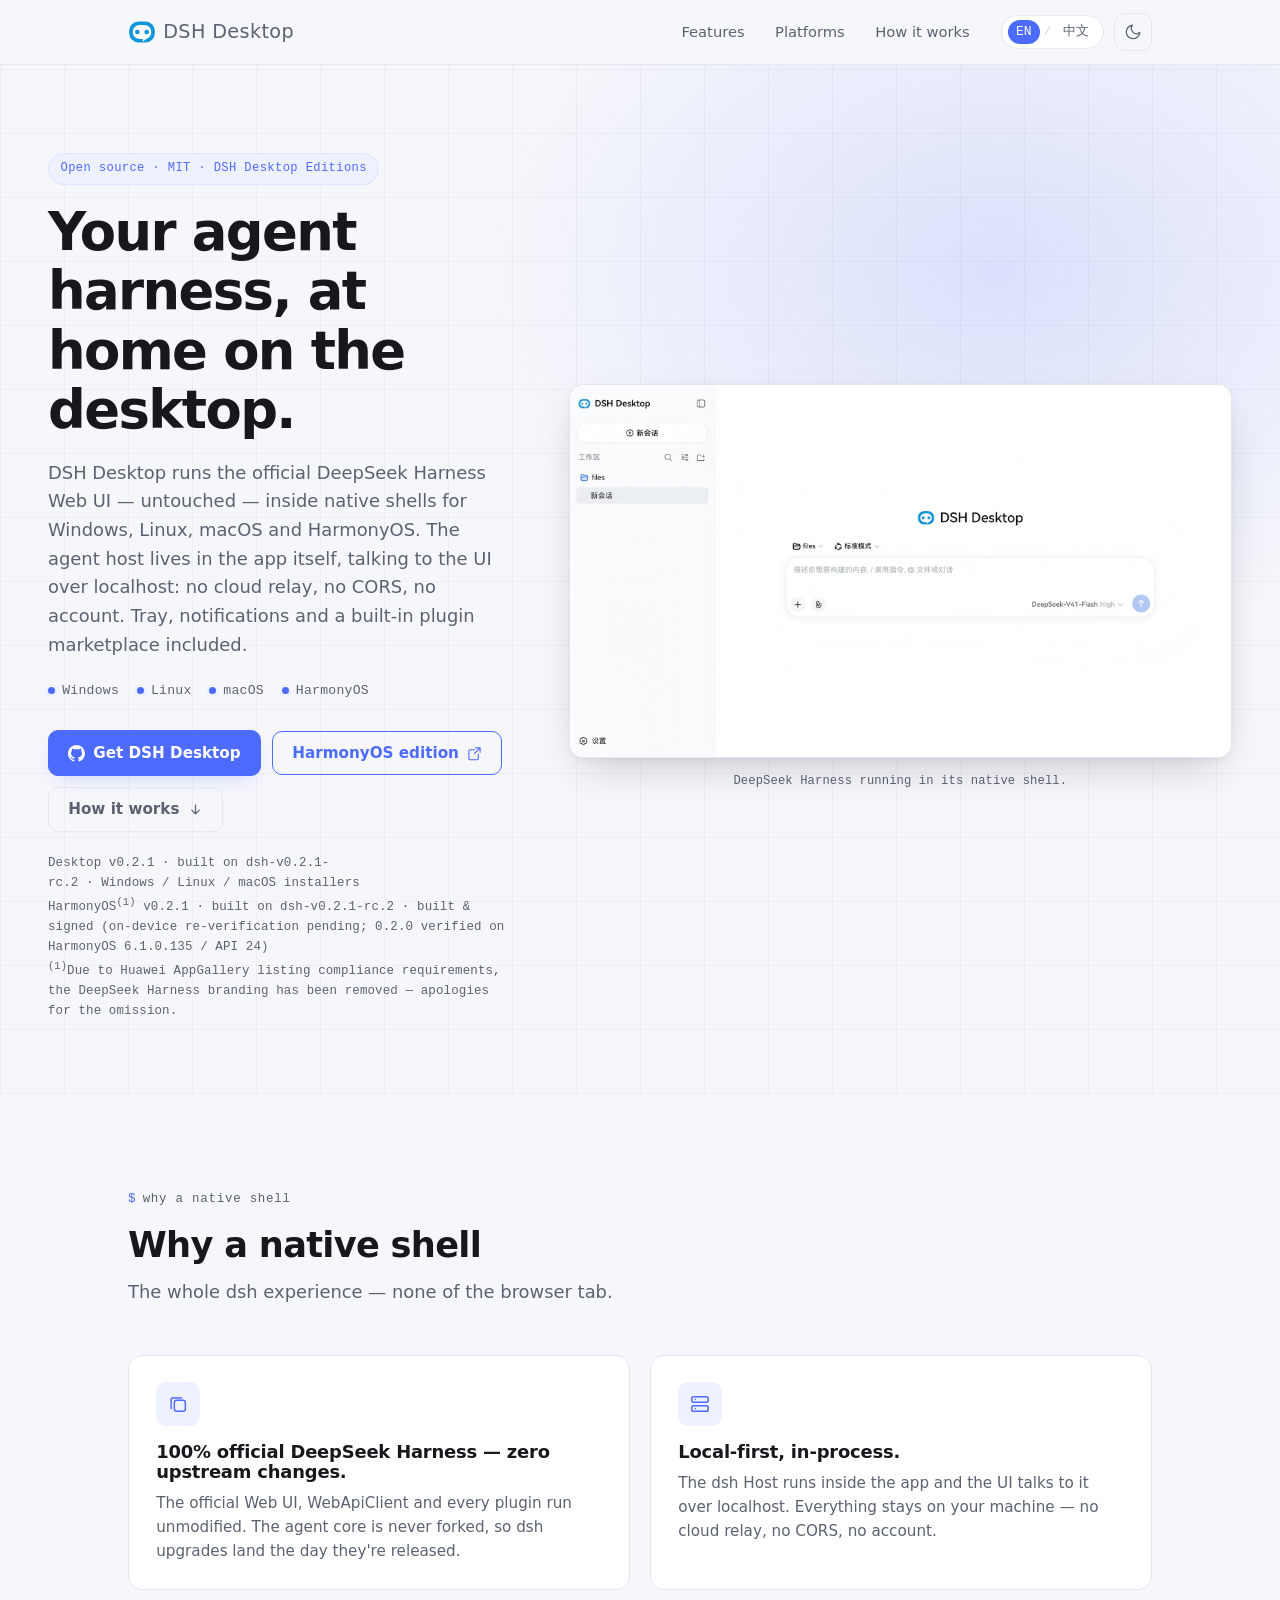
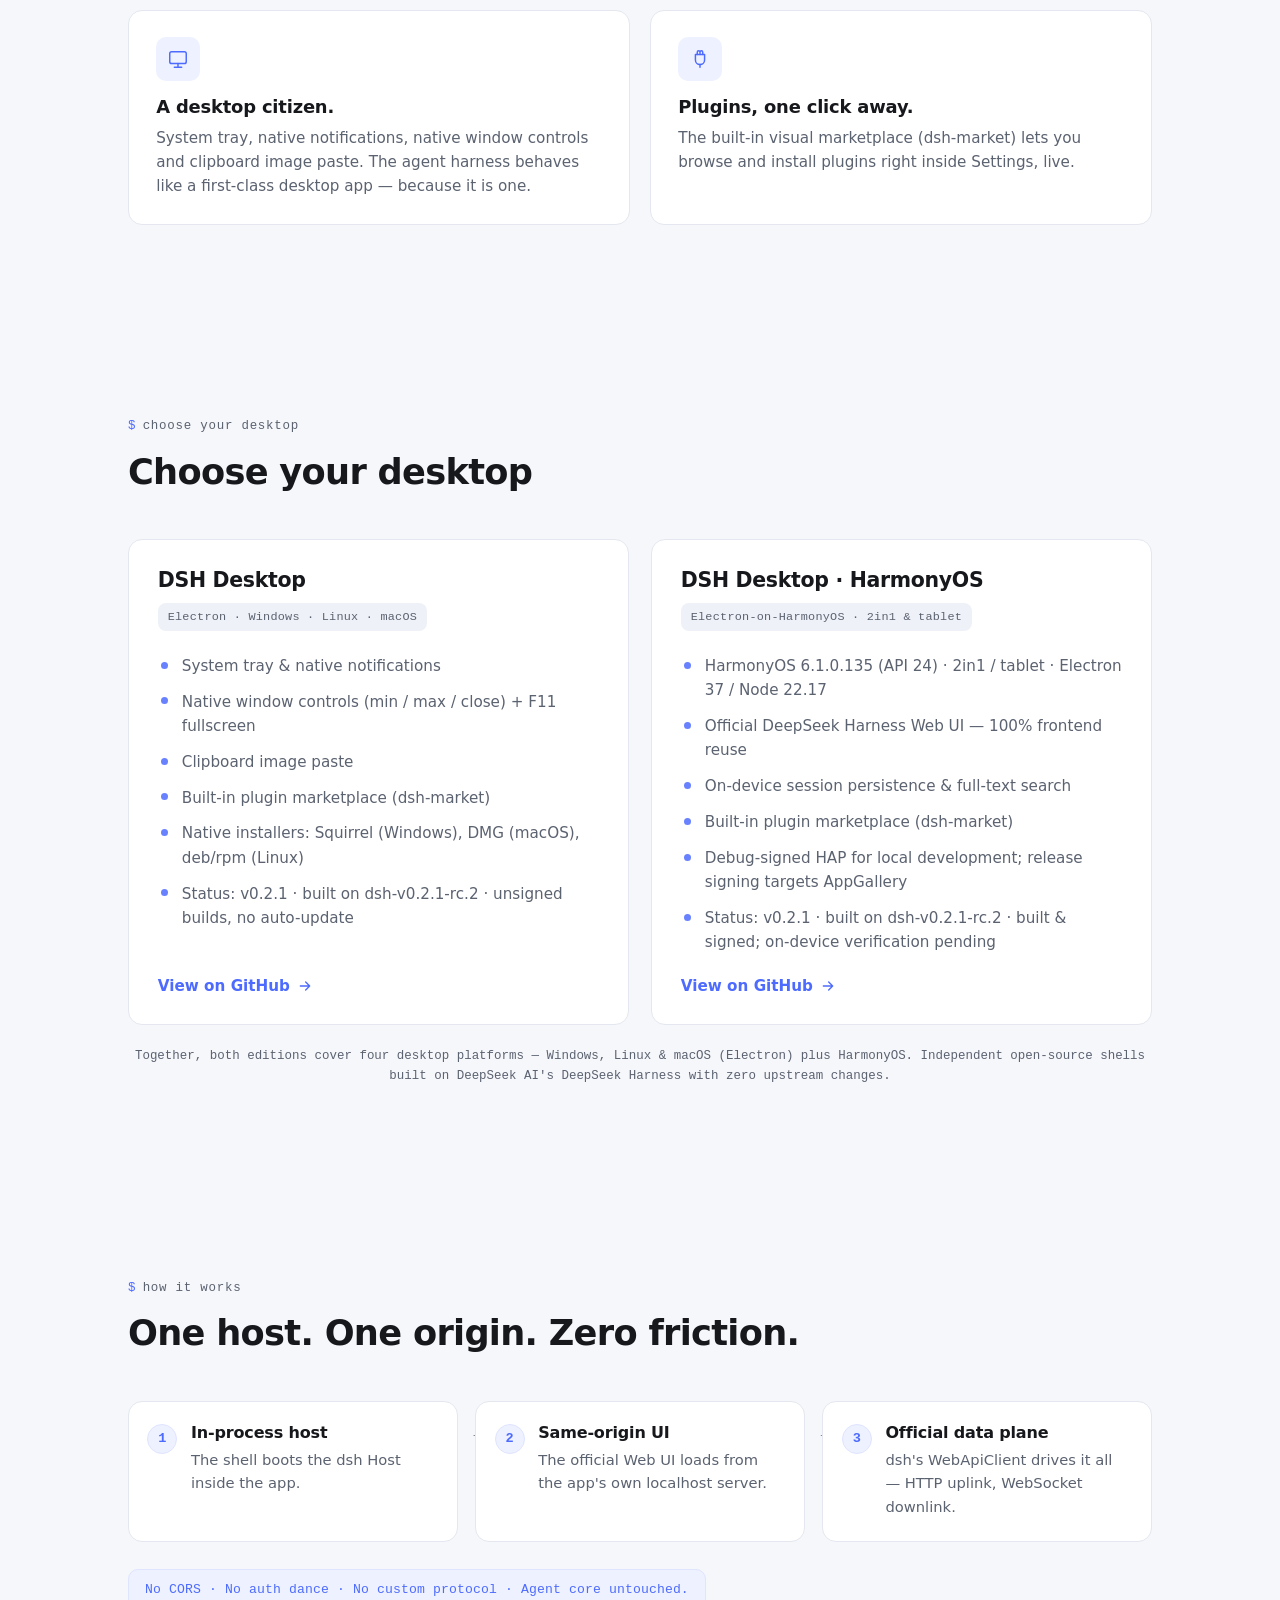
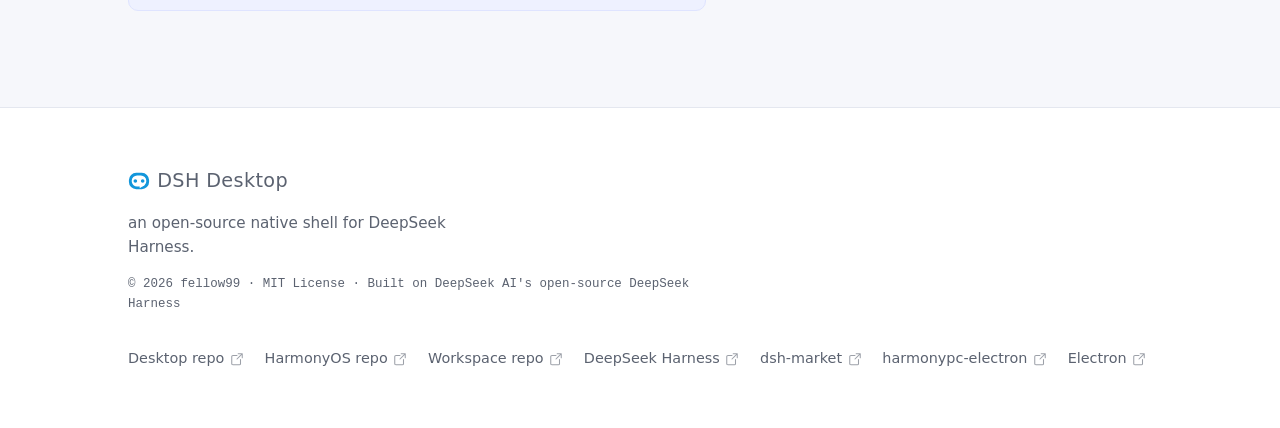
==== index.html @ bf83d3e3 "docs: correct HarmonyOS verification claim for 0.2.1 0.2.1 的鸿蒙真机复验尚未执行（当前仅验证构建与签名），首页与 README 不应沿用 0" ====
<!DOCTYPE html>
<html lang="en" data-theme="light">
<head>
  <meta charset="UTF-8" />
  <meta name="viewport" content="width=device-width, initial-scale=1.0" />
  <title>DSH Desktop — Native shell for dsh on Windows, Linux, macOS &amp; HarmonyOS</title>
  <meta name="description" content="Open-source native desktop shells for DeepSeek Harness (dsh): the official agent-harness Web UI on your desktop — Windows, Linux, macOS and HarmonyOS. Local-first, zero upstream changes." />
  <meta name="theme-color" media="(prefers-color-scheme: light)" content="#f6f7fb" />
  <meta name="theme-color" media="(prefers-color-scheme: dark)" content="#0a0c11" />
  <link rel="canonical" href="https://fellow99.github.io/dsh-desktop-website/index.html" />
  <link rel="alternate" hreflang="en" href="https://fellow99.github.io/dsh-desktop-website/index.html" />
  <link rel="alternate" hreflang="zh-Hans" href="https://fellow99.github.io/dsh-desktop-website/index_zh.html" />
  <link rel="alternate" hreflang="x-default" href="https://fellow99.github.io/dsh-desktop-website/index.html" />
  <meta property="og:type" content="website" />
  <meta property="og:site_name" content="DSH Desktop" />
  <meta property="og:title" content="DSH Desktop — Native shell for dsh on Windows, Linux, macOS &amp; HarmonyOS" />
  <meta property="og:description" content="Open-source native desktop shells for DeepSeek Harness (dsh): the official agent-harness Web UI on your desktop — Windows, Linux, macOS and HarmonyOS. Local-first, zero upstream changes." />
  <meta property="og:url" content="https://fellow99.github.io/dsh-desktop-website/index.html" />
  <meta property="og:image" content="https://fellow99.github.io/dsh-desktop-website/images/light.png" />
  <meta property="og:image:width" content="1920" />
  <meta property="og:image:height" content="1080" />
  <meta property="og:image:alt" content="The official DeepSeek Harness Web UI running inside DSH Desktop" />
  <meta property="og:locale" content="en_US" />
  <meta property="og:locale:alternate" content="zh_CN" />
  <meta name="twitter:card" content="summary_large_image" />
  <script>
    /* Apply the persisted theme before first paint to avoid a flash of the wrong theme. */
    (function () {
      try {
        var t = localStorage.getItem('dsh-theme');
        if (!t) {
          t = window.matchMedia('(prefers-color-scheme: dark)').matches ? 'dark' : 'light';
        }
        document.documentElement.setAttribute('data-theme', t);
      } catch (e) {
        /* localStorage unavailable (e.g. file:// with strict settings): keep default */
      }
    })();
  </script>
  <link rel="stylesheet" href="style.css" />
  <link rel="icon" type="image/svg+xml" href="images/logo.svg" />
</head>
<body>
  <a class="skip-link" href="#main">Skip to content</a>

  <header class="site-header">
    <nav class="nav container" aria-label="Primary">
      <a class="brand" href="#top"><img src="images/logo.svg" alt="DeepSeek Harness" class="brand-logo" /><span class="brand-suffix">DSH Desktop</span></a>
      <div class="nav-links">
        <a href="#features">Features</a>
        <a href="#platforms">Platforms</a>
        <a href="#how">How it works</a>
      </div>
      <div class="nav-actions">
        <div class="lang-switch" role="group" aria-label="Language">
          <a class="lang is-active" href="index.html" hreflang="en" aria-current="page">EN</a>
          <span class="lang-sep" aria-hidden="true">/</span>
          <a class="lang" href="index_zh.html" hreflang="zh-CN">中文</a>
        </div>
        <button
          id="theme-toggle"
          class="icon-btn"
          type="button"
          aria-label="Toggle dark mode"
          data-label-dark="Toggle dark mode"
          data-label-light="Toggle light mode">
          <svg class="i-sun" viewBox="0 0 24 24" width="18" height="18" fill="none" stroke="currentColor" stroke-width="1.7" stroke-linecap="round" stroke-linejoin="round" aria-hidden="true">
            <circle cx="12" cy="12" r="4"></circle>
            <path d="M12 2v2M12 20v2M4.93 4.93l1.41 1.41M17.66 17.66l1.41 1.41M2 12h2M20 12h2M4.93 19.07l1.41-1.41M17.66 6.34l1.41-1.41"></path>
          </svg>
          <svg class="i-moon" viewBox="0 0 24 24" width="18" height="18" fill="none" stroke="currentColor" stroke-width="1.7" stroke-linecap="round" stroke-linejoin="round" aria-hidden="true">
            <path d="M21 12.79A9 9 0 1 1 11.21 3 7 7 0 0 0 21 12.79z"></path>
          </svg>
        </button>
      </div>
    </nav>
  </header>

  <main id="main">
    <!-- ============================== HERO ============================== -->
    <section id="top" class="hero">
      <div class="container hero-grid">
        <div class="hero-copy">
          <span class="eyebrow">Open source · MIT · DSH Desktop Editions</span>
          <h1>Your agent harness, at home on the desktop.</h1>
          <p class="lede">DSH Desktop runs the official DeepSeek Harness Web UI — untouched — inside native shells for Windows, Linux, macOS and HarmonyOS. The agent host lives in the app itself, talking to the UI over localhost: no cloud relay, no CORS, no account. Tray, notifications and a built-in plugin marketplace included.</p>
          <ul class="os-strip" aria-label="Supported desktop platforms">
            <li class="os-chip"><span class="os-dot" aria-hidden="true"></span>Windows</li>
            <li class="os-chip"><span class="os-dot" aria-hidden="true"></span>Linux</li>
            <li class="os-chip"><span class="os-dot" aria-hidden="true"></span>macOS</li>
            <li class="os-chip"><span class="os-dot" aria-hidden="true"></span>HarmonyOS</li>
          </ul>
          <div class="cta-row">
            <a class="btn btn-primary" href="https://github.com/fellow99/dsh-desktop/releases/latest" target="_blank" rel="noopener">
              <svg viewBox="0 0 24 24" width="17" height="17" fill="currentColor" aria-hidden="true"><path d="M12 0C5.37 0 0 5.37 0 12c0 5.31 3.44 9.81 8.21 11.4.6.11.82-.26.82-.58 0-.29-.01-1.04-.02-2.05-3.34.73-4.04-1.61-4.04-1.61-.55-1.39-1.34-1.76-1.34-1.76-1.09-.74.08-.73.08-.73 1.2.08 1.84 1.24 1.84 1.24 1.07 1.83 2.8 1.3 3.48 1 .11-.78.42-1.31.76-1.61-2.66-.3-5.47-1.33-5.47-5.93 0-1.31.47-2.38 1.24-3.22-.12-.3-.54-1.52.12-3.18 0 0 1.01-.32 3.3 1.23a11.5 11.5 0 0 1 6.01 0c2.29-1.55 3.3-1.23 3.3-1.23.66 1.66.24 2.88.12 3.18.77.84 1.24 1.91 1.24 3.22 0 4.61-2.81 5.63-5.48 5.92.43.37.81 1.1.81 2.22 0 1.6-.01 2.89-.01 3.28 0 .32.21.7.82.58A12 12 0 0 0 12 0z"></path></svg>
              Get DSH Desktop
            </a>
            <a class="btn btn-outline" href="https://github.com/fellow99/dsh-desktop-hos" target="_blank" rel="noopener">
              HarmonyOS edition
              <svg viewBox="0 0 24 24" width="15" height="15" fill="none" stroke="currentColor" stroke-width="1.8" stroke-linecap="round" stroke-linejoin="round" aria-hidden="true"><path d="M14 3h7v7M21 3l-9 9M18 13v7a2 2 0 0 1-2 2H5a2 2 0 0 1-2-2V8a2 2 0 0 1 2-2h7"></path></svg>
            </a>
            <a class="btn btn-ghost" href="#how">
              How it works
              <svg viewBox="0 0 24 24" width="15" height="15" fill="none" stroke="currentColor" stroke-width="2" stroke-linecap="round" stroke-linejoin="round" aria-hidden="true"><path d="M12 5v14M6 13l6 6 6-6"></path></svg>
            </a>
          </div>
          <p class="trust">
            Desktop v0.2.1 · built on dsh-v0.2.1-rc.2 · Windows / Linux / macOS installers
            <br>
            HarmonyOS<sup>(1)</sup> v0.2.1 · built on dsh-v0.2.1-rc.2 · built &amp; signed (on-device re-verification pending; 0.2.0 verified on HarmonyOS 6.1.0.135 / API 24)
            <br>
            <sup>(1)</sup>Due to Huawei AppGallery listing compliance requirements, the DeepSeek Harness branding has been removed — apologies for the omission.
          </p>
        </div>

        <div class="hero-visual">
          <figure class="hero-shot">
            <img src="images/light.png" data-shot="light" alt="DeepSeek Harness Web UI in light theme, captured on a HarmonyOS 2-in-1 device, in Simplified Chinese" width="1920" height="1080" />
            <img src="images/dark.png" data-shot="dark" alt="DeepSeek Harness Web UI in dark theme, captured on a HarmonyOS 2-in-1 device, in Simplified Chinese" width="1920" height="1080" />
          </figure>
          <p class="shot-caption">DeepSeek Harness running in its native shell.</p>
        </div>
      </div>
    </section>

    <!-- ============================ FEATURES ============================ -->
    <section id="features" class="section">
      <div class="container">
        <p class="section-eyebrow">why a native shell</p>
        <div class="section-head">
          <h2>Why a native shell</h2>
          <p class="section-lede">The whole dsh experience — none of the browser tab.</p>
        </div>

        <div class="feature-grid">
          <article class="feature-card">
            <span class="icon">
              <svg viewBox="0 0 24 24" width="22" height="22" fill="none" stroke="currentColor" stroke-width="1.6" stroke-linecap="round" stroke-linejoin="round" aria-hidden="true"><rect x="8" y="8" width="12" height="12" rx="2.5"></rect><path d="M16 5.5H6.5A2 2 0 0 0 4.5 7.5V17"></path></svg>
            </span>
            <h3>100% official <a href="https://github.com/deepseek-ai/deepseek-harness" target="_blank" rel="noopener">DeepSeek Harness</a> — zero upstream changes.</h3>
            <p>The official Web UI, WebApiClient and every plugin run unmodified. The agent core is never forked, so dsh upgrades land the day they're released.</p>
          </article>

          <article class="feature-card">
            <span class="icon">
              <svg viewBox="0 0 24 24" width="22" height="22" fill="none" stroke="currentColor" stroke-width="1.6" stroke-linecap="round" stroke-linejoin="round" aria-hidden="true"><rect x="3" y="4" width="18" height="6" rx="2"></rect><rect x="3" y="14" width="18" height="6" rx="2"></rect><path d="M7 7h.01M7 17h.01"></path></svg>
            </span>
            <h3>Local-first, in-process.</h3>
            <p>The dsh Host runs inside the app and the UI talks to it over localhost. Everything stays on your machine — no cloud relay, no CORS, no account.</p>
          </article>

          <article class="feature-card">
            <span class="icon">
              <svg viewBox="0 0 24 24" width="22" height="22" fill="none" stroke="currentColor" stroke-width="1.6" stroke-linecap="round" stroke-linejoin="round" aria-hidden="true"><rect x="3" y="4" width="18" height="13" rx="2"></rect><path d="M12 17v3M8 21h8"></path></svg>
            </span>
            <h3>A desktop citizen.</h3>
            <p>System tray, native notifications, native window controls and clipboard image paste. The agent harness behaves like a first-class desktop app — because it is one.</p>
          </article>

          <article class="feature-card">
            <span class="icon">
              <svg viewBox="0 0 24 24" width="22" height="22" fill="none" stroke="currentColor" stroke-width="1.6" stroke-linecap="round" stroke-linejoin="round" aria-hidden="true"><path d="M7 7h10v6a5 5 0 0 1-10 0z"></path><path d="M9 7V4.5a1.5 1.5 0 0 1 3 0V7M12 7V4.5a1.5 1.5 0 0 1 3 0V7"></path><path d="M12 18v3"></path></svg>
            </span>
            <h3>Plugins, one click away.</h3>
            <p>The built-in visual marketplace (<a href="https://github.com/dsh-market/dsh-market" target="_blank" rel="noopener">dsh-market</a>) lets you browse and install plugins right inside Settings, live.</p>
          </article>
        </div>
      </div>
    </section>

    <!-- ============================ PLATFORMS =========================== -->
    <section id="platforms" class="section">
      <div class="container">
        <p class="section-eyebrow">choose your desktop</p>
        <div class="section-head">
          <h2>Choose your desktop</h2>
        </div>

        <div class="platform-grid">
          <article class="platform-card">
            <div class="platform-head">
              <h3>DSH Desktop</h3>
              <span class="platform-tag">Electron · Windows · Linux · macOS</span>
            </div>
            <ul class="bullet-list">
              <li>System tray &amp; native notifications</li>
              <li>Native window controls (min / max / close) + F11 fullscreen</li>
              <li>Clipboard image paste</li>
              <li>Built-in plugin marketplace (<a href="https://github.com/dsh-market/dsh-market" target="_blank" rel="noopener">dsh-market</a>)</li>
              <li>Native installers: Squirrel (Windows), DMG (macOS), deb/rpm (Linux)</li>
              <li>Status: v0.2.1 · built on dsh-v0.2.1-rc.2 · unsigned builds, no auto-update</li>
            </ul>
            <a class="repo-link" href="https://github.com/fellow99/dsh-desktop" target="_blank" rel="noopener">
              View on GitHub
              <svg viewBox="0 0 24 24" width="16" height="16" fill="none" stroke="currentColor" stroke-width="2" stroke-linecap="round" stroke-linejoin="round" aria-hidden="true"><path d="M5 12h14M13 6l6 6-6 6"></path></svg>
            </a>
          </article>

          <article class="platform-card">
            <div class="platform-head">
              <h3>DSH Desktop · HarmonyOS</h3>
              <span class="platform-tag">Electron-on-HarmonyOS · 2in1 &amp; tablet</span>
            </div>
            <ul class="bullet-list">
              <li>HarmonyOS 6.1.0.135 (API 24) · 2in1 / tablet · Electron 37 / Node 22.17</li>
              <li>Official DeepSeek Harness Web UI — 100% frontend reuse</li>
              <li>On-device session persistence &amp; full-text search</li>
              <li>Built-in plugin marketplace (<a href="https://github.com/dsh-market/dsh-market" target="_blank" rel="noopener">dsh-market</a>)</li>
              <li>Debug-signed HAP for local development; release signing targets AppGallery</li>
              <li>Status: v0.2.1 · built on dsh-v0.2.1-rc.2 · built &amp; signed; on-device verification pending</li>
            </ul>
            <a class="repo-link" href="https://github.com/fellow99/dsh-desktop-hos" target="_blank" rel="noopener">
              View on GitHub
              <svg viewBox="0 0 24 24" width="16" height="16" fill="none" stroke="currentColor" stroke-width="2" stroke-linecap="round" stroke-linejoin="round" aria-hidden="true"><path d="M5 12h14M13 6l6 6-6 6"></path></svg>
            </a>
          </article>
        </div>

        <p class="disclaimer">Together, both editions cover four desktop platforms — Windows, Linux &amp; macOS (Electron) plus HarmonyOS. Independent open-source shells built on DeepSeek AI's DeepSeek Harness with zero upstream changes.</p>
      </div>
    </section>

    <!-- ============================ HOW IT WORKS ========================= -->
    <section id="how" class="section">
      <div class="container">
        <p class="section-eyebrow">how it works</p>
        <div class="section-head">
          <h2>One host. One origin. Zero friction.</h2>
        </div>

        <ol class="steps">
          <li class="step">
            <span class="step-num" aria-hidden="true">1</span>
            <div>
              <h3>In-process host</h3>
              <p>The shell boots the dsh Host inside the app.</p>
            </div>
          </li>
          <li class="step">
            <span class="step-num" aria-hidden="true">2</span>
            <div>
              <h3>Same-origin UI</h3>
              <p>The official Web UI loads from the app's own localhost server.</p>
            </div>
          </li>
          <li class="step">
            <span class="step-num" aria-hidden="true">3</span>
            <div>
              <h3>Official data plane</h3>
              <p>dsh's WebApiClient drives it all — HTTP uplink, WebSocket downlink.</p>
            </div>
          </li>
        </ol>

        <p class="result-badge">No CORS · No auth dance · No custom protocol · Agent core untouched.</p>
      </div>
    </section>
  </main>

  <!-- ============================== FOOTER ============================== -->
  <footer class="site-footer">
    <div class="container footer-grid">
      <div class="footer-left">
        <div class="footer-brand"><img src="images/logo.svg" alt="DeepSeek Harness" class="brand-logo footer-brand-logo" /><span class="brand-suffix">DSH Desktop</span></div>
        <p class="footer-one-liner">an open-source native shell for DeepSeek Harness.</p>
        <p class="footer-copy">&copy; 2026 fellow99 · MIT License · Built on DeepSeek AI's open-source DeepSeek Harness</p>
      </div>
      <nav class="footer-links" aria-label="Footer">
        <a href="https://github.com/fellow99/dsh-desktop" target="_blank" rel="noopener">
          Desktop repo
          <svg class="ext" viewBox="0 0 24 24" width="14" height="14" fill="none" stroke="currentColor" stroke-width="1.8" stroke-linecap="round" stroke-linejoin="round" aria-hidden="true"><path d="M14 3h7v7M21 3l-9 9M18 13v7a2 2 0 0 1-2 2H5a2 2 0 0 1-2-2V8a2 2 0 0 1 2-2h7"></path></svg>
        </a>
        <a href="https://github.com/fellow99/dsh-desktop-hos" target="_blank" rel="noopener">
          HarmonyOS repo
          <svg class="ext" viewBox="0 0 24 24" width="14" height="14" fill="none" stroke="currentColor" stroke-width="1.8" stroke-linecap="round" stroke-linejoin="round" aria-hidden="true"><path d="M14 3h7v7M21 3l-9 9M18 13v7a2 2 0 0 1-2 2H5a2 2 0 0 1-2-2V8a2 2 0 0 1 2-2h7"></path></svg>
        </a>
        <a href="https://github.com/fellow99/deepseek-harness-workspace" target="_blank" rel="noopener">
          Workspace repo
          <svg class="ext" viewBox="0 0 24 24" width="14" height="14" fill="none" stroke="currentColor" stroke-width="1.8" stroke-linecap="round" stroke-linejoin="round" aria-hidden="true"><path d="M14 3h7v7M21 3l-9 9M18 13v7a2 2 0 0 1-2 2H5a2 2 0 0 1-2-2V8a2 2 0 0 1 2-2h7"></path></svg>
        </a>
        <a href="https://github.com/deepseek-ai/deepseek-harness" target="_blank" rel="noopener">
          DeepSeek Harness
          <svg class="ext" viewBox="0 0 24 24" width="14" height="14" fill="none" stroke="currentColor" stroke-width="1.8" stroke-linecap="round" stroke-linejoin="round" aria-hidden="true"><path d="M14 3h7v7M21 3l-9 9M18 13v7a2 2 0 0 1-2 2H5a2 2 0 0 1-2-2V8a2 2 0 0 1 2-2h7"></path></svg>
        </a>
        <a href="https://github.com/dsh-market/dsh-market" target="_blank" rel="noopener">
          dsh-market
          <svg class="ext" viewBox="0 0 24 24" width="14" height="14" fill="none" stroke="currentColor" stroke-width="1.8" stroke-linecap="round" stroke-linejoin="round" aria-hidden="true"><path d="M14 3h7v7M21 3l-9 9M18 13v7a2 2 0 0 1-2 2H5a2 2 0 0 1-2-2V8a2 2 0 0 1 2-2h7"></path></svg>
        </a>
        <a href="https://atomgit.com/jianguoxu/harmonypc-electron" target="_blank" rel="noopener">
          harmonypc-electron
          <svg class="ext" viewBox="0 0 24 24" width="14" height="14" fill="none" stroke="currentColor" stroke-width="1.8" stroke-linecap="round" stroke-linejoin="round" aria-hidden="true"><path d="M14 3h7v7M21 3l-9 9M18 13v7a2 2 0 0 1-2 2H5a2 2 0 0 1-2-2V8a2 2 0 0 1 2-2h7"></path></svg>
        </a>
        <a href="https://www.electronjs.org/" target="_blank" rel="noopener">
          Electron
          <svg class="ext" viewBox="0 0 24 24" width="14" height="14" fill="none" stroke="currentColor" stroke-width="1.8" stroke-linecap="round" stroke-linejoin="round" aria-hidden="true"><path d="M14 3h7v7M21 3l-9 9M18 13v7a2 2 0 0 1-2 2H5a2 2 0 0 1-2-2V8a2 2 0 0 1 2-2h7"></path></svg>
        </a>
      </nav>
    </div>
  </footer>

  <script src="script.js"></script>
</body>
</html>
---- style.css ----
/* =========================================================================
   DSH Desktop Editions — shared stylesheet
   All color/interaction styling is driven by CSS custom properties that
   switch on the <html data-theme="..."> attribute, with a no-JS fallback.
   ========================================================================= */

/* ------------------------------------------------------------------ tokens */
:root {
  --font-sans: system-ui, -apple-system, "Segoe UI", Roboto, "Helvetica Neue",
    Arial, "PingFang SC", "Hiragino Sans GB", "Microsoft YaHei", sans-serif;
  --font-mono: ui-monospace, "Cascadia Code", SFMono-Regular, Consolas,
    "Liberation Mono", Menlo, monospace;

  /* light palette */
  --bg: #f6f7fb;
  --surface: #ffffff;
  --surface-2: #eef1f7;
  --text: #17181c;
  --muted: #5b6270;
  --hairline: #e4e7ef;
  --hairline-strong: #d2d7e4;

  --accent: #4d6bfe;
  --accent-strong: #3a55e8;
  --accent-contrast: #ffffff;
  --accent-soft: #eef1ff;
  --accent-soft-border: #dfe4ff;
  --accent-glow: rgba(77, 107, 254, 0.32);

  --tag-bg: #eef1f7;
  --tag-text: #5b6270;

  --nav-bg: rgba(246, 247, 251, 0.82);
  --shadow-soft: 0 2px 12px rgba(23, 24, 28, 0.05);

  /* hero flourish */
  --glow-a: rgba(77, 107, 254, 0.16);
  --grid-line: rgba(23, 24, 28, 0.035);

  /* app-window shadow */
  --shot-shadow: 0 18px 42px -14px rgba(23, 24, 28, 0.22),
    0 3px 10px -2px rgba(23, 24, 28, 0.08);
  --shot-shadow-hover: 0 34px 68px -20px rgba(23, 24, 28, 0.36),
    0 12px 26px -8px rgba(23, 24, 28, 0.14), 0 0 0 1px var(--accent-glow),
    0 14px 52px -10px var(--accent-glow);

  --ring: var(--accent);

  --radius-lg: 14px;
  --radius-md: 10px;
  --radius-sm: 8px;

  --ease: cubic-bezier(0.22, 0.61, 0.36, 1);
  --maxw: 1120px;
}

/* dark palette (mirrored from the @media fallback below) */
html[data-theme="dark"] {
  --bg: #0a0c11;
  --surface: #12151e;
  --surface-2: #171b26;
  --text: #eceef3;
  --muted: #99a1b2;
  --hairline: #232837;
  --hairline-strong: #2e3646;

  --accent: #7c93ff;
  --accent-strong: #95a7ff;
  --accent-contrast: #0c101c;
  --accent-soft: #1a1f2c;
  --accent-soft-border: #2a3146;
  --accent-glow: rgba(124, 147, 255, 0.30);

  --tag-bg: #171b26;
  --tag-text: #99a1b2;

  --nav-bg: rgba(10, 12, 17, 0.82);
  --shadow-soft: 0 2px 12px rgba(0, 0, 0, 0.4);

  --glow-a: rgba(124, 147, 255, 0.10);
  --grid-line: rgba(236, 238, 243, 0.045);

  --shot-shadow: 0 18px 44px -14px rgba(0, 0, 0, 0.6),
    0 3px 12px -2px rgba(0, 0, 0, 0.5);
  --shot-shadow-hover: 0 36px 70px -18px rgba(0, 0, 0, 0.78),
    0 14px 30px -8px rgba(0, 0, 0, 0.5), 0 0 0 1px var(--accent-glow),
    0 14px 52px -8px var(--accent-glow);
}

/* no-JS fallback: when the inline head script is absent the <html> has no
   theme attribute, so mirror the dark token set to match the OS preference. */
@media (prefers-color-scheme: dark) {
  :root:not([data-theme]) {
    --bg: #0a0c11;
    --surface: #12151e;
    --surface-2: #171b26;
    --text: #eceef3;
    --muted: #99a1b2;
    --hairline: #232837;
    --hairline-strong: #2e3646;
    --accent: #7c93ff;
    --accent-strong: #95a7ff;
    --accent-contrast: #0c101c;
    --accent-soft: #1a1f2c;
    --accent-soft-border: #2a3146;
    --accent-glow: rgba(124, 147, 255, 0.3);
    --tag-bg: #171b26;
    --tag-text: #99a1b2;
    --nav-bg: rgba(10, 12, 17, 0.82);
    --shadow-soft: 0 2px 12px rgba(0, 0, 0, 0.4);
    --glow-a: rgba(124, 147, 255, 0.1);
    --grid-line: rgba(236, 238, 243, 0.045);
    --shot-shadow: 0 18px 44px -14px rgba(0, 0, 0, 0.6),
      0 3px 12px -2px rgba(0, 0, 0, 0.5);
    --shot-shadow-hover: 0 36px 70px -18px rgba(0, 0, 0, 0.78),
      0 14px 30px -8px rgba(0, 0, 0, 0.5), 0 0 0 1px var(--accent-glow),
      0 14px 52px -8px var(--accent-glow);
  }
}

/* -------------------------------------------------------------------- base */
*,
*::before,
*::after {
  box-sizing: border-box;
}

html {
  scroll-behavior: smooth;
  scroll-padding-top: calc(64px + 22px);
  -webkit-text-size-adjust: 100%;
}

body {
  margin: 0;
  font-family: var(--font-sans);
  background-color: var(--bg);
  color: var(--text);
  line-height: 1.6;
  -webkit-font-smoothing: antialiased;
  text-rendering: optimizeLegibility;
  transition: background-color 0.35s var(--ease), color 0.35s var(--ease);
}

img {
  display: block;
  max-width: 100%;
  height: auto;
}

a {
  color: inherit;
  text-decoration: none;
}

h1,
h2,
h3 {
  margin: 0;
  font-weight: 700;
  letter-spacing: -0.02em;
  line-height: 1.12;
  color: var(--text);
}

p {
  margin: 0;
}

:focus-visible {
  outline: 2px solid var(--ring);
  outline-offset: 3px;
  border-radius: 6px;
}

@media (prefers-reduced-motion: reduce) {
  * {
    animation: none !important;
    transition: none !important;
    scroll-behavior: auto !important;
  }
}

/* skip link */
.skip-link {
  position: absolute;
  left: 12px;
  top: -60px;
  z-index: 200;
  padding: 0.6rem 1rem;
  background: var(--accent);
  color: var(--accent-contrast);
  font-size: 0.875rem;
  font-weight: 600;
  border-radius: 0 0 var(--radius-sm) var(--radius-sm);
  transition: top 0.2s var(--ease);
}
.skip-link:active,
.skip-link:focus {
  top: 0;
}

/* --------------------------------------------------------------- container */
.container {
  width: 100%;
  max-width: var(--maxw);
  margin-inline: auto;
  padding-inline: clamp(20px, 5vw, 48px);
}

/* --------------------------------------------------------------- typography */
.eyebrow {
  display: inline-flex;
  align-items: center;
  gap: 0.45rem;
  padding: 0.32rem 0.72rem;
  font-family: var(--font-mono);
  font-size: 0.76rem;
  letter-spacing: 0.03em;
  color: var(--accent);
  background: var(--accent-soft);
  border: 1px solid var(--accent-soft-border);
  border-radius: 999px;
  white-space: normal;
}

.section-eyebrow {
  display: block;
  font-family: var(--font-mono);
  font-size: 0.78rem;
  letter-spacing: 0.06em;
  color: var(--muted);
  margin-bottom: 0.9rem;
}
.section-eyebrow::before {
  content: "$";
  color: var(--accent);
  margin-right: 0.4rem;
}

.section {
  padding-block: clamp(4rem, 8vw, 6rem);
}

.section-head {
  max-width: 44rem;
  margin-bottom: clamp(2rem, 4vw, 3rem);
}
.section-head h2 {
  font-size: clamp(1.6rem, 3.4vw, 2.2rem);
}
.section-lede {
  margin-top: 0.9rem;
  color: var(--muted);
  font-size: clamp(1rem, 1.4vw, 1.12rem);
}

/* ---------------------------------------------------------------- buttons */
.btn {
  display: inline-flex;
  align-items: center;
  justify-content: center;
  gap: 0.5rem;
  font-family: var(--font-sans);
  font-size: 0.95rem;
  font-weight: 600;
  line-height: 1;
  padding: 0.85rem 1.2rem;
  border-radius: var(--radius-md);
  border: 1px solid transparent;
  cursor: pointer;
  transition: background-color 0.22s var(--ease), border-color 0.22s var(--ease),
    transform 0.22s var(--ease), box-shadow 0.22s var(--ease);
}

.btn-primary {
  background: var(--accent);
  color: var(--accent-contrast);
  border-color: var(--accent);
  box-shadow: 0 8px 22px -10px var(--accent-glow);
}
.btn-primary:hover {
  background: var(--accent-strong);
  border-color: var(--accent-strong);
  transform: translateY(-1px);
}

.btn-outline {
  background: transparent;
  color: var(--accent);
  border-color: var(--accent);
}
.btn-outline:hover {
  background: var(--accent-soft);
}

.btn-ghost {
  background: transparent;
  color: var(--muted);
  border-color: var(--hairline);
}
.btn-ghost:hover {
  color: var(--text);
  border-color: var(--hairline-strong);
}

.icon-btn {
  display: inline-flex;
  align-items: center;
  justify-content: center;
  width: 38px;
  height: 38px;
  padding: 0;
  border-radius: var(--radius-md);
  border: 1px solid var(--hairline);
  background: transparent;
  color: var(--muted);
  cursor: pointer;
  transition: color 0.2s var(--ease), border-color 0.2s var(--ease),
    background-color 0.2s var(--ease);
}
.icon-btn:hover {
  color: var(--accent);
  border-color: var(--hairline-strong);
}
.icon-btn svg {
  display: block;
}

/* theme-toggle icon swap: in light mode show the moon (click -> dark),
   in dark mode show the sun (click -> light).
   `.icon-btn` prefix keeps these above `.icon-btn svg { display:block }`. */
.icon-btn .i-sun {
  display: none;
}
.icon-btn .i-moon {
  display: block;
}
html[data-theme="dark"] .icon-btn .i-sun {
  display: block;
}
html[data-theme="dark"] .icon-btn .i-moon {
  display: none;
}

/* ------------------------------------------------------------------- nav */
.site-header {
  position: sticky;
  top: 0;
  z-index: 50;
  background: var(--nav-bg);
  -webkit-backdrop-filter: saturate(140%) blur(10px);
  backdrop-filter: saturate(140%) blur(10px);
  border-bottom: 1px solid var(--hairline);
}

.nav {
  display: flex;
  align-items: center;
  gap: 1.25rem;
  height: 64px;
}

.brand {
  display: inline-flex;
  align-items: baseline;
  gap: 0.45rem;
  font-weight: 700;
  font-size: 1.02rem;
  letter-spacing: -0.01em;
  color: var(--text);
  white-space: nowrap;
}
.brand-suffix {
  font-size: 1.2rem;
  font-weight: 500;
  color: var(--muted);
  letter-spacing: 0.02em;
}
.brand-logo {
  height: 28px;
  width: auto;
  flex: none;
  align-self: center;
}
.footer-brand-logo {
  height: 22px;
}

.nav-links {
  display: flex;
  gap: 0.5rem;
  margin-left: auto;
}
.nav-links a {
  padding: 0.42rem 0.7rem;
  font-size: 0.92rem;
  color: var(--muted);
  border-radius: var(--radius-sm);
  transition: color 0.2s var(--ease), background-color 0.2s var(--ease);
}
.nav-links a:hover {
  color: var(--text);
  background: var(--surface-2);
}

.nav-actions {
  display: flex;
  align-items: center;
  gap: 0.6rem;
}

/* language switch — pill control, mirrors the fellow99.github.io hub */
.lang-switch {
  display: inline-flex;
  align-items: center;
  gap: 4px;
  font-family: var(--font-mono);
  font-size: 13px;
  border: 1px solid var(--hairline);
  border-radius: 999px;
  padding: 4px 6px;
  background: var(--surface);
}
.lang {
  color: var(--muted);
  padding: 2px 8px;
  border-radius: 999px;
  transition: color 0.2s var(--ease), background-color 0.2s var(--ease);
}
.lang:hover {
  color: var(--text);
  text-decoration: none;
}
.lang.is-active {
  color: var(--accent-contrast);
  background: var(--accent);
}
.lang-sep {
  color: var(--hairline-strong);
}

/* ------------------------------------------------------------------- hero */
.hero {
  position: relative;
  overflow: hidden;
  padding-block: clamp(3.5rem, 7vw, 5.5rem) clamp(3rem, 6vw, 4.5rem);
}
/* subtle background flourish (radial glow + faint grid) — adapts to theme */
.hero::before {
  content: "";
  position: absolute;
  inset: 0;
  z-index: 0;
  pointer-events: none;
  background-image: radial-gradient(
      60% 55% at 78% 20%,
      var(--glow-a) 0%,
      transparent 68%
    ),
    repeating-linear-gradient(
      90deg,
      var(--grid-line) 0 1px,
      transparent 1px 64px
    ),
    repeating-linear-gradient(
      0deg,
      var(--grid-line) 0 1px,
      transparent 1px 64px
    );
}
.hero > .container {
  position: relative;
  z-index: 1;
}

.hero-grid {
  display: grid;
  /* copy : screenshot = 1 : 1.44 → the shot renders ~1.5× its former size
     (screenshot column ≈ 722px vs ~477px when the hero container maxes out) */
  grid-template-columns: 1fr 1.44fr;
  gap: clamp(2.25rem, 5vw, 3.75rem);
  align-items: center;
}

/* the hero gets extra room so the product screenshot can be large */
.hero .container {
  max-width: 1380px;
}

.hero-copy {
  min-width: 0;
}
.hero-copy h1 {
  margin-top: 1.1rem;
  font-size: clamp(2.1rem, 5vw, 3.3rem);
  font-weight: 700;
  letter-spacing: -0.03em;
}
.hero-copy .lede {
  margin-top: 1.25rem;
  max-width: 34rem;
  color: var(--muted);
  font-size: clamp(1rem, 1.5vw, 1.12rem);
}

.cta-row {
  display: flex;
  flex-wrap: wrap;
  align-items: center;
  gap: 0.7rem;
  margin-top: 1.8rem;
}

.trust {
  margin-top: 1.4rem;
  font-family: var(--font-mono);
  font-size: 0.78rem;
  letter-spacing: 0.01em;
  color: var(--muted);
  text-wrap: balance;
}

/* supported-platform strip — the "four desktops" emphasis under the lede */
.os-strip {
  display: flex;
  flex-wrap: wrap;
  gap: 0.45rem 1.1rem;
  margin-top: 1.3rem;
  padding: 0;
  list-style: none;
}
.os-chip {
  display: inline-flex;
  align-items: center;
  gap: 0.45rem;
  font-family: var(--font-mono);
  font-size: 0.82rem;
  letter-spacing: 0.02em;
  color: var(--muted);
}
.os-dot {
  width: 7px;
  height: 7px;
  border-radius: 50%;
  background: var(--accent);
  box-shadow: 0 0 0 3px var(--accent-soft);
  flex: none;
}

/* hero load-in: subtle fade/slide for the copy block + the shot only */
@keyframes riseIn {
  from {
    opacity: 0;
    transform: translateY(14px);
  }
  to {
    opacity: 1;
    transform: translateY(0);
  }
}
.hero-copy > * {
  animation: riseIn 0.6s var(--ease) backwards;
}
.hero-copy > *:nth-child(1) {
  animation-delay: 0.02s;
}
.hero-copy > *:nth-child(2) {
  animation-delay: 0.1s;
}
.hero-copy > *:nth-child(3) {
  animation-delay: 0.18s;
}
.hero-copy > *:nth-child(4) {
  animation-delay: 0.26s;
}
.hero-copy > *:nth-child(5) {
  animation-delay: 0.34s;
}
.hero-copy > *:nth-child(6) {
  animation-delay: 0.42s;
}
.hero-shot {
  animation: riseIn 0.7s var(--ease) 0.14s backwards;
}

/* app-window presentation of the screenshot */
.hero-visual {
  min-width: 0;
}
.hero-shot {
  margin: 0;
  border-radius: var(--radius-lg);
  border: 1px solid var(--hairline);
  overflow: hidden;
  background: var(--surface);
  box-shadow: var(--shot-shadow);
  transition: transform 0.5s var(--ease), box-shadow 0.65s var(--ease);
  will-change: transform;
}
.hero-shot:hover {
  transform: translateY(-4px);
  box-shadow: var(--shot-shadow-hover);
}
.hero-shot img {
  width: 100%;
  height: auto;
  border-radius: calc(var(--radius-lg) - 1px);
}

/* screenshot theme swap — pure CSS, before JS runs.
   Default (no attribute): follow the OS. */
img[data-shot="dark"] {
  display: none;
}
img[data-shot="light"] {
  display: block;
}
@media (prefers-color-scheme: dark) {
  img[data-shot="light"] {
    display: none;
  }
  img[data-shot="dark"] {
    display: block;
  }
}
/* explicit attribute (set by the inline head script) always wins */
html[data-theme="light"] img[data-shot="dark"] {
  display: none;
}
html[data-theme="light"] img[data-shot="light"] {
  display: block;
}
html[data-theme="dark"] img[data-shot="light"] {
  display: none;
}
html[data-theme="dark"] img[data-shot="dark"] {
  display: block;
}

.shot-caption {
  margin-top: 0.9rem;
  text-align: center;
  font-family: var(--font-mono);
  font-size: 0.76rem;
  letter-spacing: 0.01em;
  color: var(--muted);
}

/* --------------------------------------------------------------- features */
.feature-grid {
  display: grid;
  grid-template-columns: repeat(2, 1fr);
  gap: 20px;
}

.feature-card {
  border: 1px solid var(--hairline);
  background: var(--surface);
  border-radius: var(--radius-lg);
  padding: 1.6rem 1.7rem;
}
.feature-card .icon {
  display: inline-flex;
  align-items: center;
  justify-content: center;
  width: 44px;
  height: 44px;
  border-radius: var(--radius-md);
  background: var(--accent-soft);
  color: var(--accent);
  margin-bottom: 1rem;
}
.feature-card h3 {
  font-size: 1.12rem;
  letter-spacing: -0.01em;
  margin-bottom: 0.55rem;
}
.feature-card p {
  color: var(--muted);
  font-size: 0.95rem;
}

/* --------------------------------------------------------------- platforms */
.platform-grid {
  display: grid;
  grid-template-columns: 1fr 1fr;
  gap: 22px;
}

.platform-card {
  display: flex;
  flex-direction: column;
  border: 1px solid var(--hairline);
  background: var(--surface);
  border-radius: var(--radius-lg);
  padding: 1.8rem 1.8rem 1.6rem;
}

.platform-head h3 {
  font-size: 1.28rem;
  letter-spacing: -0.015em;
}
.platform-tag {
  display: inline-block;
  margin-top: 0.7rem;
  padding: 0.3rem 0.62rem;
  font-family: var(--font-mono);
  font-size: 0.74rem;
  letter-spacing: 0.02em;
  color: var(--tag-text);
  background: var(--tag-bg);
  border-radius: var(--radius-sm);
}

.bullet-list {
  list-style: none;
  margin: 1.4rem 0 1.2rem;
  padding: 0;
  display: grid;
  gap: 0.72rem;
}
.bullet-list li {
  position: relative;
  padding-left: 1.5rem;
  color: var(--muted);
  font-size: 0.95rem;
}
.bullet-list li::before {
  content: "";
  position: absolute;
  left: 0.2rem;
  top: 0.52em;
  width: 7px;
  height: 7px;
  border-radius: 50%;
  background: var(--accent);
  opacity: 0.85;
}

.repo-link {
  margin-top: auto;
  display: inline-flex;
  align-items: center;
  gap: 0.42rem;
  font-weight: 600;
  font-size: 0.95rem;
  color: var(--accent);
  transition: color 0.2s var(--ease);
}
.repo-link:hover {
  color: var(--accent-strong);
  text-decoration: underline;
  text-underline-offset: 3px;
}
.repo-link svg {
  transition: transform 0.2s var(--ease);
}
.repo-link:hover svg {
  transform: translateX(3px);
}

.disclaimer {
  margin-top: 1.4rem;
  text-align: center;
  font-family: var(--font-mono);
  font-size: 0.78rem;
  color: var(--muted);
}

/* ------------------------------------------------------------ how it works */
.steps {
  list-style: none;
  margin: 0;
  padding: 0;
  display: flex;
  align-items: stretch;
  gap: 1.1rem;
}

.step {
  flex: 1 1 0;
  min-width: 0;
  position: relative;
  display: flex;
  gap: 0.85rem;
  align-items: flex-start;
  padding: 1.4rem 1.4rem 1.4rem 1.15rem;
  border: 1px solid var(--hairline);
  background: var(--surface);
  border-radius: var(--radius-lg);
}
.step:not(:last-child)::after {
  content: "\2192";
  position: absolute;
  right: -1.72rem;
  top: 1.6rem;
  color: var(--muted);
  font-size: 1.1rem;
  line-height: 1;
  font-family: var(--font-mono);
}
.step-num {
  flex: none;
  display: inline-flex;
  align-items: center;
  justify-content: center;
  width: 30px;
  height: 30px;
  border-radius: 50%;
  font-family: var(--font-mono);
  font-size: 0.85rem;
  font-weight: 600;
  color: var(--accent);
  background: var(--accent-soft);
  border: 1px solid var(--accent-soft-border);
}
.step h3 {
  font-size: 1rem;
  letter-spacing: -0.01em;
  margin-bottom: 0.35rem;
}
.step p {
  color: var(--muted);
  font-size: 0.92rem;
}

.result-badge {
  margin-top: 1.7rem;
  display: inline-flex;
  align-items: center;
  flex-wrap: wrap;
  gap: 0.4rem;
  padding: 0.6rem 1rem;
  font-family: var(--font-mono);
  font-size: 0.82rem;
  letter-spacing: 0.01em;
  color: var(--accent);
  background: var(--accent-soft);
  border: 1px solid var(--accent-soft-border);
  border-radius: var(--radius-md);
}

/* ----------------------------------------------------------------- footer */
.site-footer {
  border-top: 1px solid var(--hairline);
  background: var(--surface);
  padding-block: clamp(2.6rem, 5vw, 3.6rem);
}
.footer-grid {
  display: flex;
  justify-content: space-between;
  gap: 2rem;
  flex-wrap: wrap;
}
.footer-brand {
  display: inline-flex;
  align-items: baseline;
  gap: 0.45rem;
  font-weight: 700;
  font-size: 1.05rem;
  color: var(--text);
}
.footer-one-liner {
  margin-top: 0.9rem;
  color: var(--muted);
  max-width: 24rem;
  font-size: 0.95rem;
}
.footer-copy {
  margin-top: 1rem;
  font-family: var(--font-mono);
  font-size: 0.78rem;
  color: var(--muted);
  max-width: 36rem;
}

.footer-links {
  display: flex;
  flex-wrap: wrap;
  gap: 0.9rem 1.3rem;
  align-content: flex-start;
  min-width: 12rem;
}
.footer-links a {
  display: inline-flex;
  align-items: center;
  gap: 0.34rem;
  font-size: 0.9rem;
  color: var(--muted);
  transition: color 0.2s var(--ease);
}
.footer-links a:hover {
  color: var(--accent);
}
.footer-links .ext {
  opacity: 0.6;
}

/* -------------------------------------------------------------- responsive */
@media (max-width: 920px) {
  .hero-grid {
    grid-template-columns: 1fr;
    align-items: start;
  }
  .hero-copy .lede {
    max-width: 40rem;
  }
  .hero-visual {
    margin-top: 0.5rem;
  }
}

@media (max-width: 820px) {
  .feature-grid,
  .platform-grid {
    grid-template-columns: 1fr;
  }
}

@media (max-width: 760px) {
  .nav-links {
    display: none;
  }
}

@media (max-width: 640px) {
  .cta-row {
    flex-direction: column;
    align-items: stretch;
  }
  .cta-row .btn {
    justify-content: center;
  }
  /* stack steps vertically and drop the arrow connectors */
  .steps {
    flex-direction: column;
    gap: 1rem;
  }
  .step:not(:last-child)::after {
    content: none;
  }
  .footer-grid {
    flex-direction: column;
    gap: 1.6rem;
  }
}
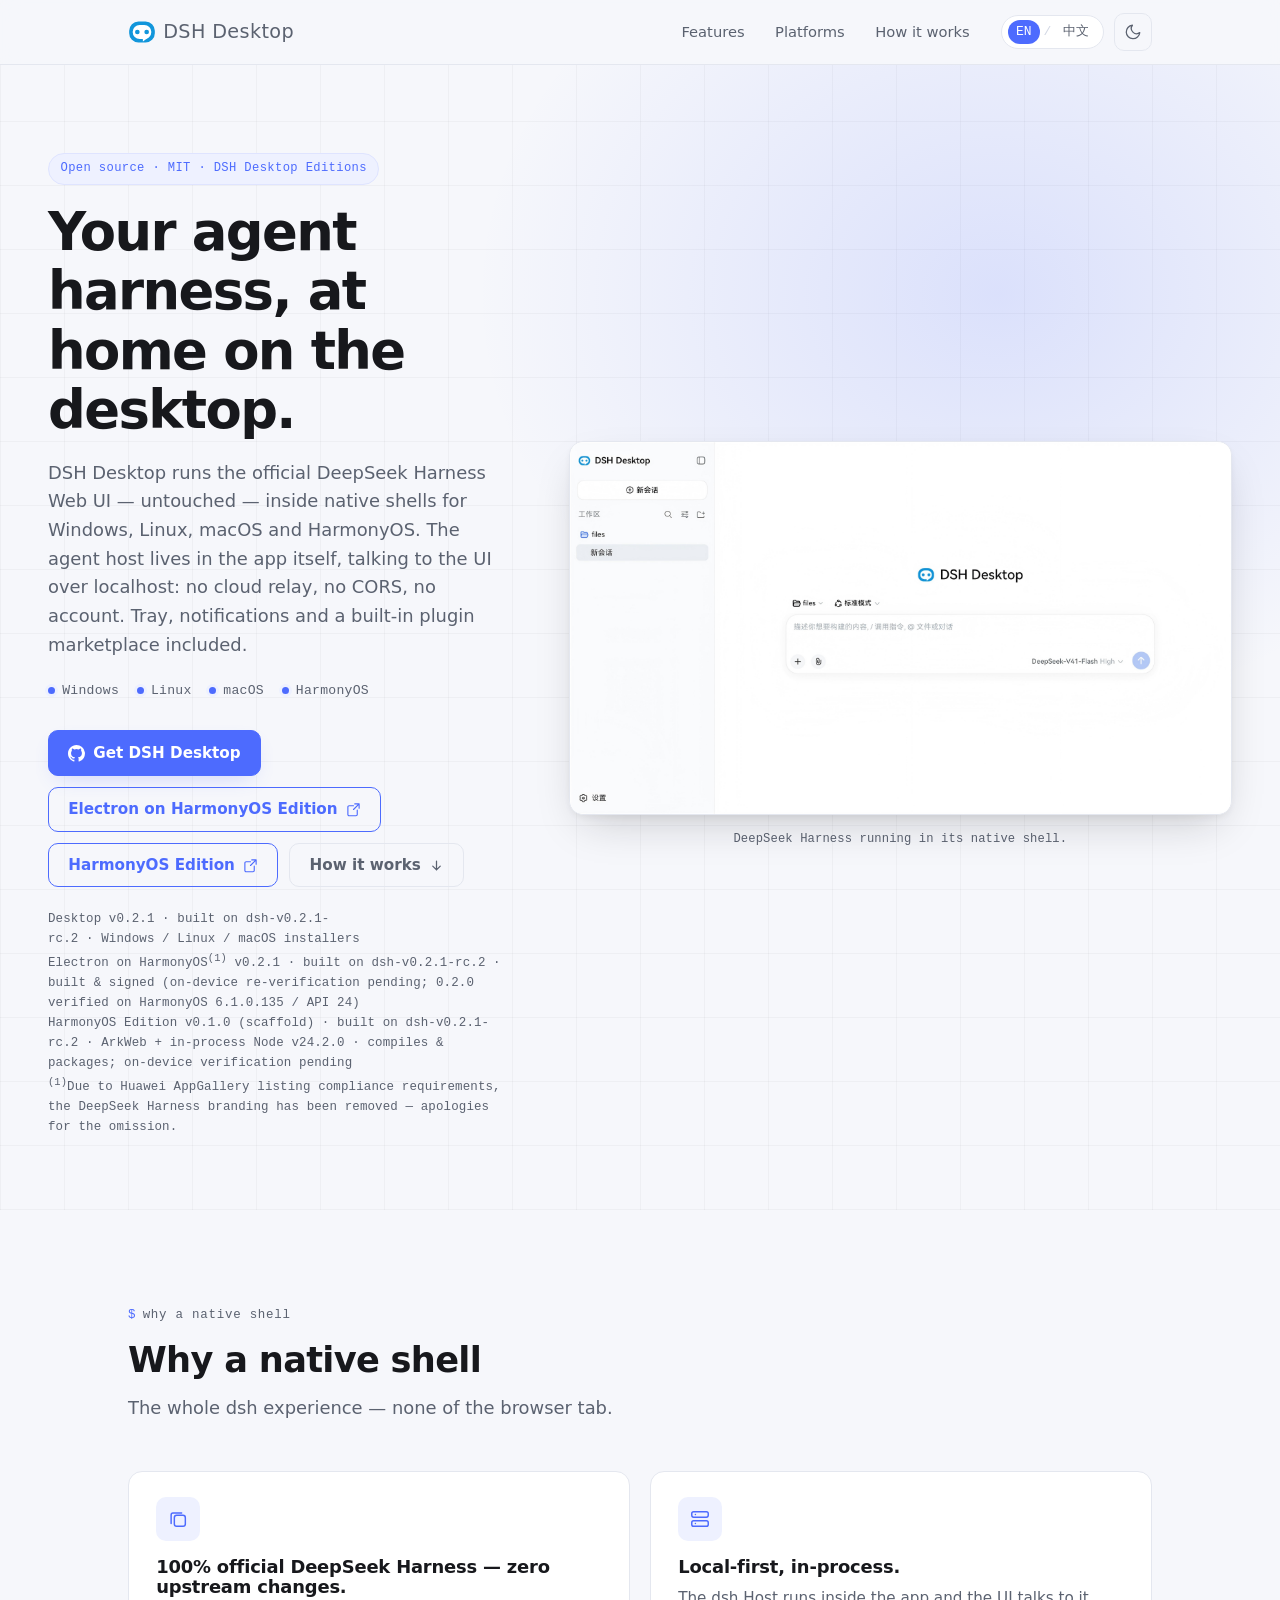
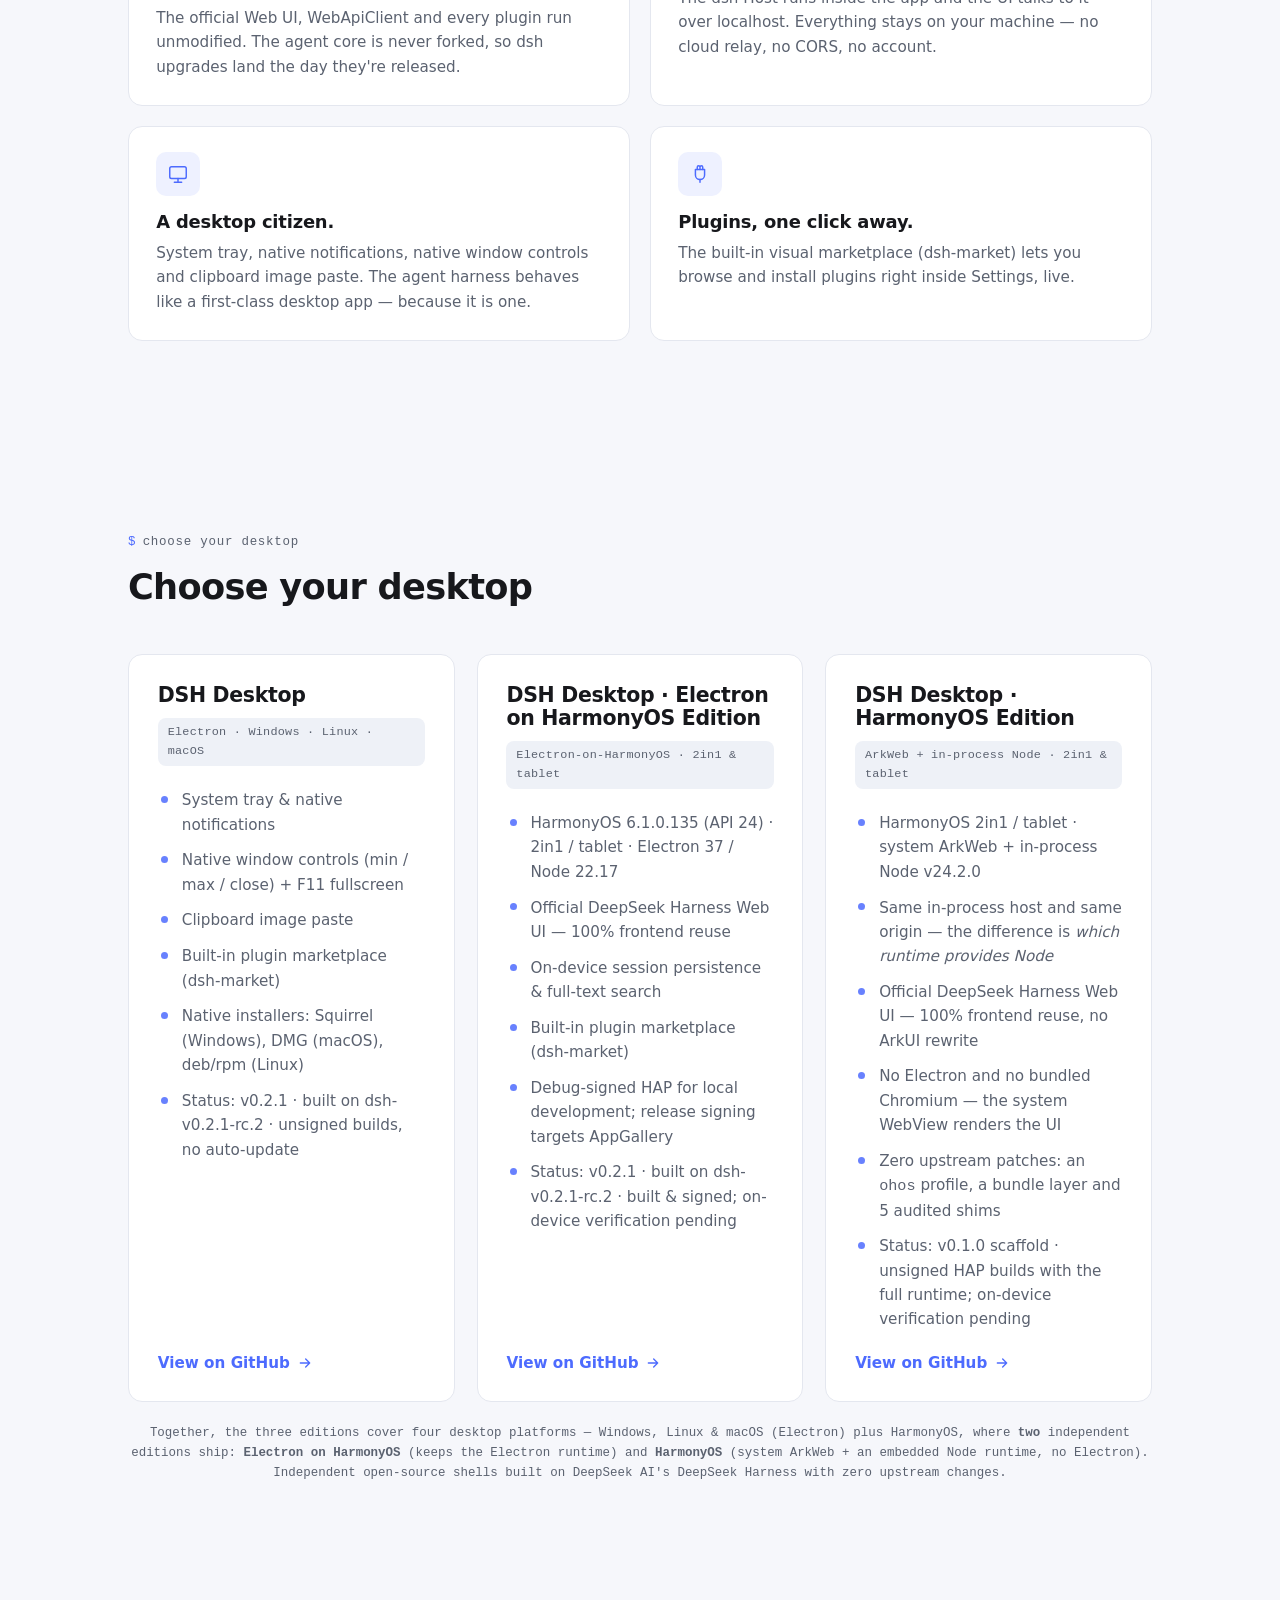
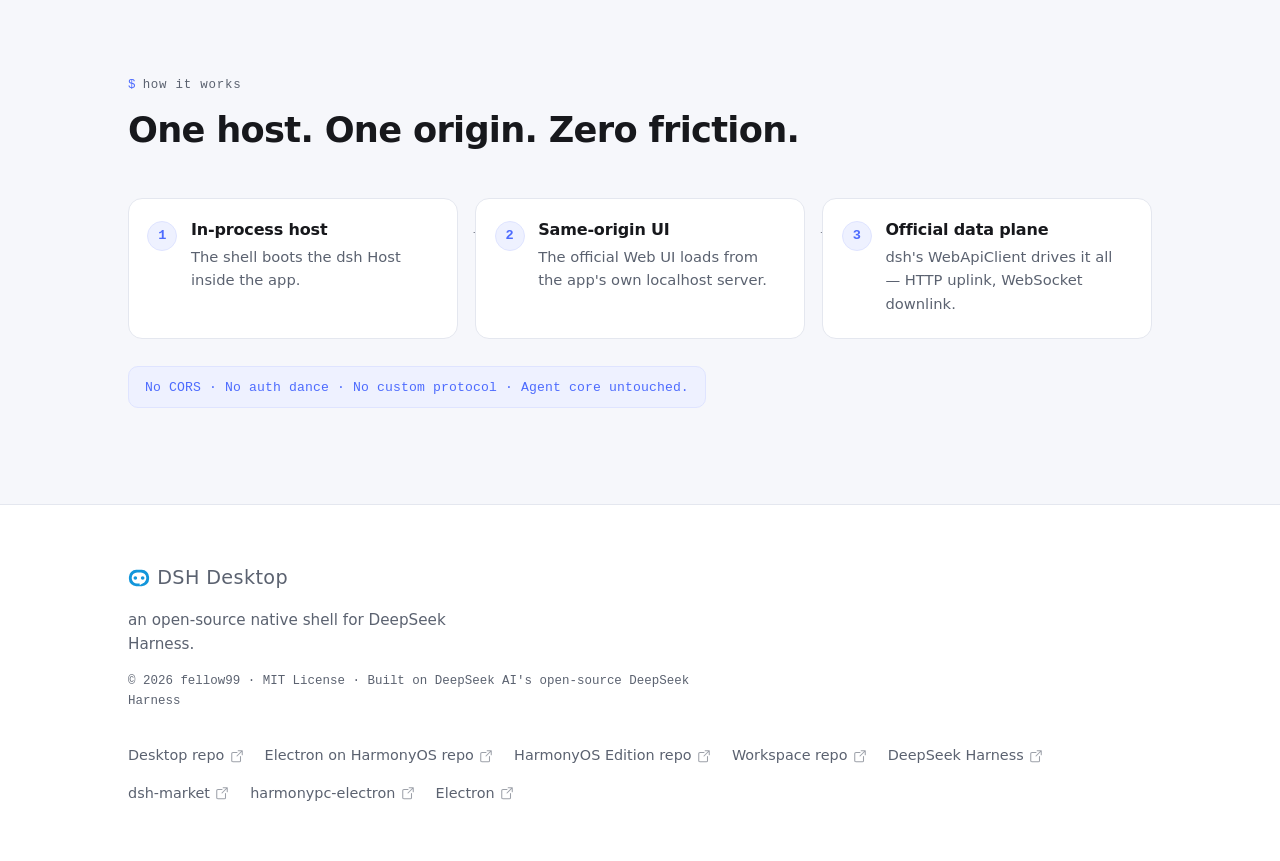
==== commit 4e05067f: "docs(editions): add the HarmonyOS Edition and unify edition naming Add a third platform card and her" ====
--- a/index.html
+++ b/index.html
@@ -96,7 +96,11 @@
               Get DSH Desktop
             </a>
             <a class="btn btn-outline" href="https://github.com/fellow99/dsh-desktop-hos" target="_blank" rel="noopener">
-              HarmonyOS edition
+              Electron on HarmonyOS Edition
+              <svg viewBox="0 0 24 24" width="15" height="15" fill="none" stroke="currentColor" stroke-width="1.8" stroke-linecap="round" stroke-linejoin="round" aria-hidden="true"><path d="M14 3h7v7M21 3l-9 9M18 13v7a2 2 0 0 1-2 2H5a2 2 0 0 1-2-2V8a2 2 0 0 1 2-2h7"></path></svg>
+            </a>
+            <a class="btn btn-outline" href="https://github.com/fellow99/dsh-desktop-ark" target="_blank" rel="noopener">
+              HarmonyOS Edition
               <svg viewBox="0 0 24 24" width="15" height="15" fill="none" stroke="currentColor" stroke-width="1.8" stroke-linecap="round" stroke-linejoin="round" aria-hidden="true"><path d="M14 3h7v7M21 3l-9 9M18 13v7a2 2 0 0 1-2 2H5a2 2 0 0 1-2-2V8a2 2 0 0 1 2-2h7"></path></svg>
             </a>
             <a class="btn btn-ghost" href="#how">
@@ -107,7 +111,9 @@
           <p class="trust">
             Desktop v0.2.1 · built on dsh-v0.2.1-rc.2 · Windows / Linux / macOS installers
             <br>
-            HarmonyOS<sup>(1)</sup> v0.2.1 · built on dsh-v0.2.1-rc.2 · built &amp; signed (on-device re-verification pending; 0.2.0 verified on HarmonyOS 6.1.0.135 / API 24)
+            Electron on HarmonyOS<sup>(1)</sup> v0.2.1 · built on dsh-v0.2.1-rc.2 · built &amp; signed (on-device re-verification pending; 0.2.0 verified on HarmonyOS 6.1.0.135 / API 24)
+            <br>
+            HarmonyOS Edition v0.1.0 (scaffold) · built on dsh-v0.2.1-rc.2 · ArkWeb + in-process Node v24.2.0 · compiles &amp; packages; on-device verification pending
             <br>
             <sup>(1)</sup>Due to Huawei AppGallery listing compliance requirements, the DeepSeek Harness branding has been removed — apologies for the omission.
           </p>
@@ -198,7 +204,7 @@
 
           <article class="platform-card">
             <div class="platform-head">
-              <h3>DSH Desktop · HarmonyOS</h3>
+              <h3>DSH Desktop · Electron on HarmonyOS Edition</h3>
               <span class="platform-tag">Electron-on-HarmonyOS · 2in1 &amp; tablet</span>
             </div>
             <ul class="bullet-list">
@@ -214,9 +220,28 @@
               <svg viewBox="0 0 24 24" width="16" height="16" fill="none" stroke="currentColor" stroke-width="2" stroke-linecap="round" stroke-linejoin="round" aria-hidden="true"><path d="M5 12h14M13 6l6 6-6 6"></path></svg>
             </a>
           </article>
-        </div>
-
-        <p class="disclaimer">Together, both editions cover four desktop platforms — Windows, Linux &amp; macOS (Electron) plus HarmonyOS. Independent open-source shells built on DeepSeek AI's DeepSeek Harness with zero upstream changes.</p>
+
+          <article class="platform-card">
+            <div class="platform-head">
+              <h3>DSH Desktop · HarmonyOS Edition</h3>
+              <span class="platform-tag">ArkWeb + in-process Node · 2in1 &amp; tablet</span>
+            </div>
+            <ul class="bullet-list">
+              <li>HarmonyOS 2in1 / tablet · system ArkWeb + in-process Node v24.2.0</li>
+              <li>Same in-process host and same origin — the difference is <em>which runtime provides Node</em></li>
+              <li>Official DeepSeek Harness Web UI — 100% frontend reuse, no ArkUI rewrite</li>
+              <li>No Electron and no bundled Chromium — the system WebView renders the UI</li>
+              <li>Zero upstream patches: an <code>ohos</code> profile, a bundle layer and 5 audited shims</li>
+              <li>Status: v0.1.0 scaffold · unsigned HAP builds with the full runtime; on-device verification pending</li>
+            </ul>
+            <a class="repo-link" href="https://github.com/fellow99/dsh-desktop-ark" target="_blank" rel="noopener">
+              View on GitHub
+              <svg viewBox="0 0 24 24" width="16" height="16" fill="none" stroke="currentColor" stroke-width="2" stroke-linecap="round" stroke-linejoin="round" aria-hidden="true"><path d="M5 12h14M13 6l6 6-6 6"></path></svg>
+            </a>
+          </article>
+        </div>
+
+        <p class="disclaimer">Together, the three editions cover four desktop platforms — Windows, Linux &amp; macOS (Electron) plus HarmonyOS, where <strong>two</strong> independent editions ship: <strong>Electron on HarmonyOS</strong> (keeps the Electron runtime) and <strong>HarmonyOS</strong> (system ArkWeb + an embedded Node runtime, no Electron). Independent open-source shells built on DeepSeek AI's DeepSeek Harness with zero upstream changes.</p>
       </div>
     </section>
 
@@ -271,7 +296,11 @@
           <svg class="ext" viewBox="0 0 24 24" width="14" height="14" fill="none" stroke="currentColor" stroke-width="1.8" stroke-linecap="round" stroke-linejoin="round" aria-hidden="true"><path d="M14 3h7v7M21 3l-9 9M18 13v7a2 2 0 0 1-2 2H5a2 2 0 0 1-2-2V8a2 2 0 0 1 2-2h7"></path></svg>
         </a>
         <a href="https://github.com/fellow99/dsh-desktop-hos" target="_blank" rel="noopener">
-          HarmonyOS repo
+          Electron on HarmonyOS repo
+          <svg class="ext" viewBox="0 0 24 24" width="14" height="14" fill="none" stroke="currentColor" stroke-width="1.8" stroke-linecap="round" stroke-linejoin="round" aria-hidden="true"><path d="M14 3h7v7M21 3l-9 9M18 13v7a2 2 0 0 1-2 2H5a2 2 0 0 1-2-2V8a2 2 0 0 1 2-2h7"></path></svg>
+        </a>
+        <a href="https://github.com/fellow99/dsh-desktop-ark" target="_blank" rel="noopener">
+          HarmonyOS Edition repo
           <svg class="ext" viewBox="0 0 24 24" width="14" height="14" fill="none" stroke="currentColor" stroke-width="1.8" stroke-linecap="round" stroke-linejoin="round" aria-hidden="true"><path d="M14 3h7v7M21 3l-9 9M18 13v7a2 2 0 0 1-2 2H5a2 2 0 0 1-2-2V8a2 2 0 0 1 2-2h7"></path></svg>
         </a>
         <a href="https://github.com/fellow99/deepseek-harness-workspace" target="_blank" rel="noopener">
--- a/style.css
+++ b/style.css
@@ -684,7 +684,7 @@
 /* --------------------------------------------------------------- platforms */
 .platform-grid {
   display: grid;
-  grid-template-columns: 1fr 1fr;
+  grid-template-columns: repeat(auto-fit, minmax(300px, 1fr));
   gap: 22px;
 }
 
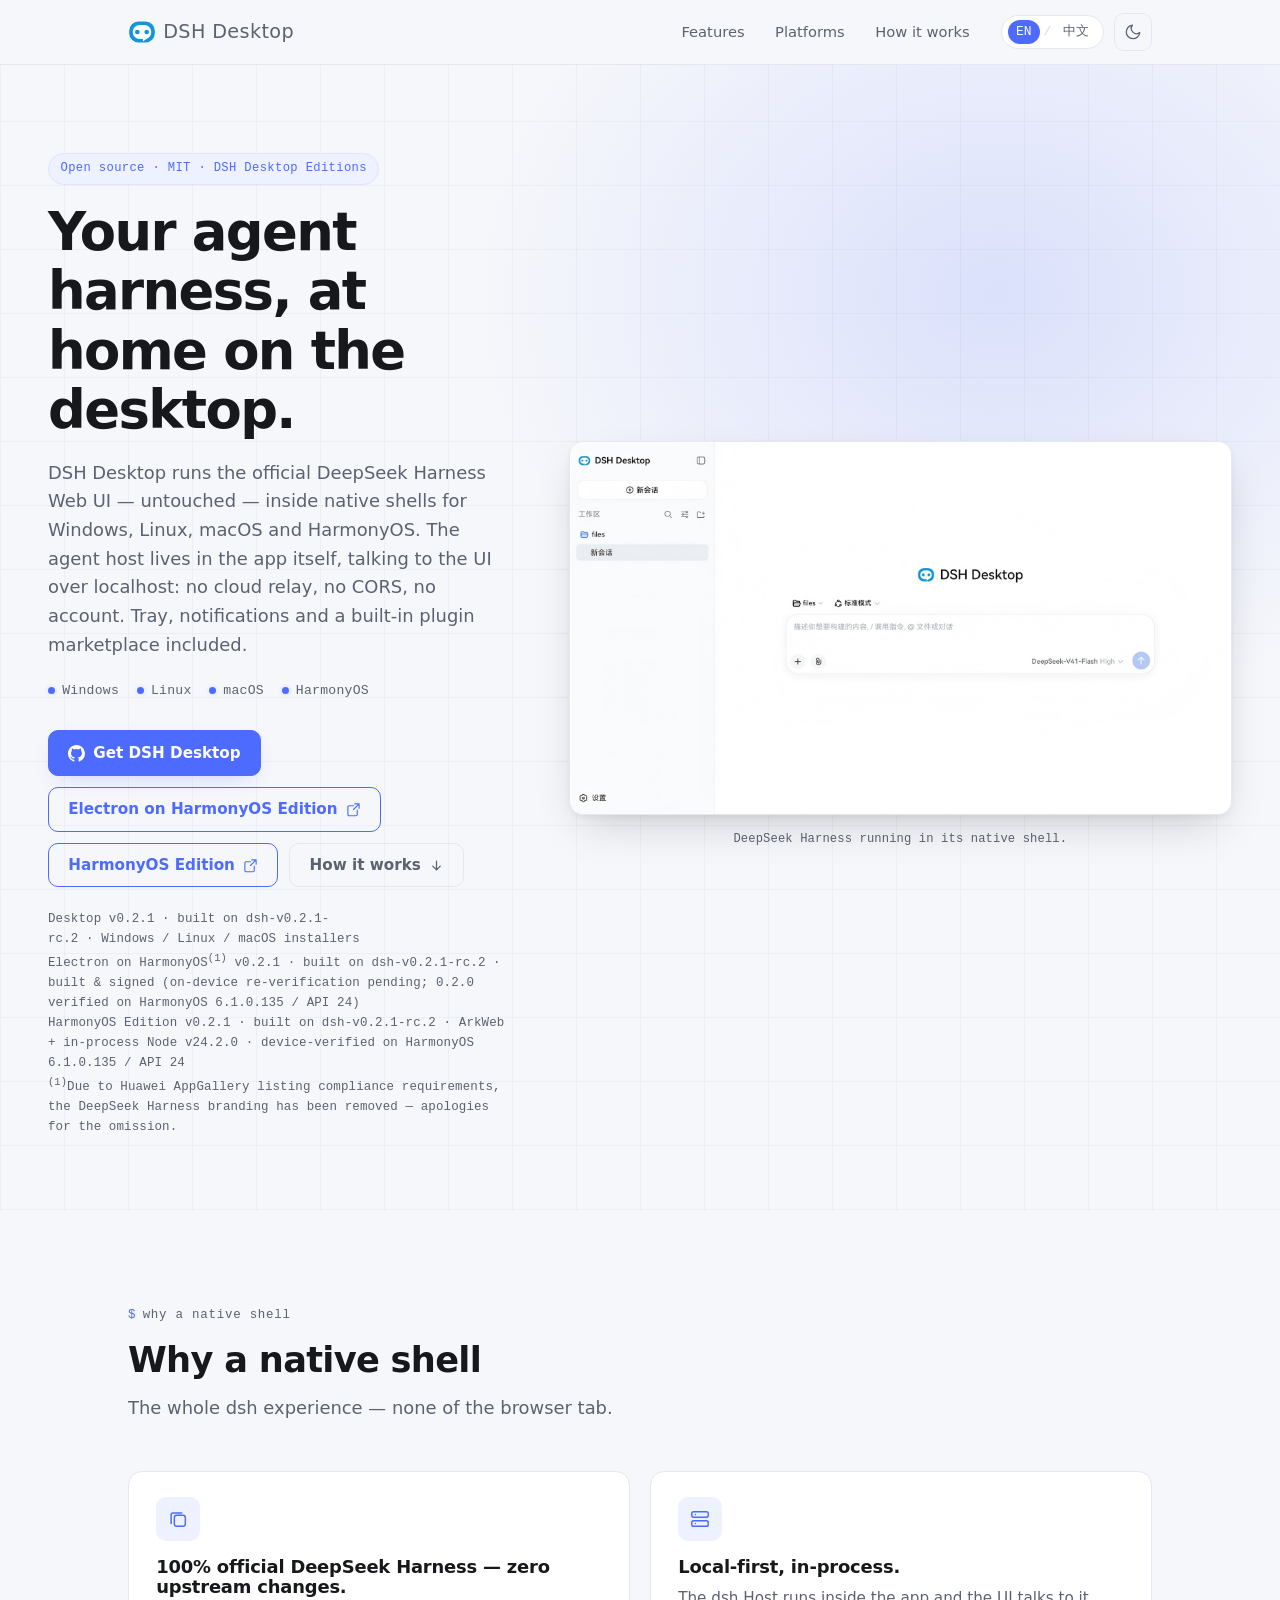
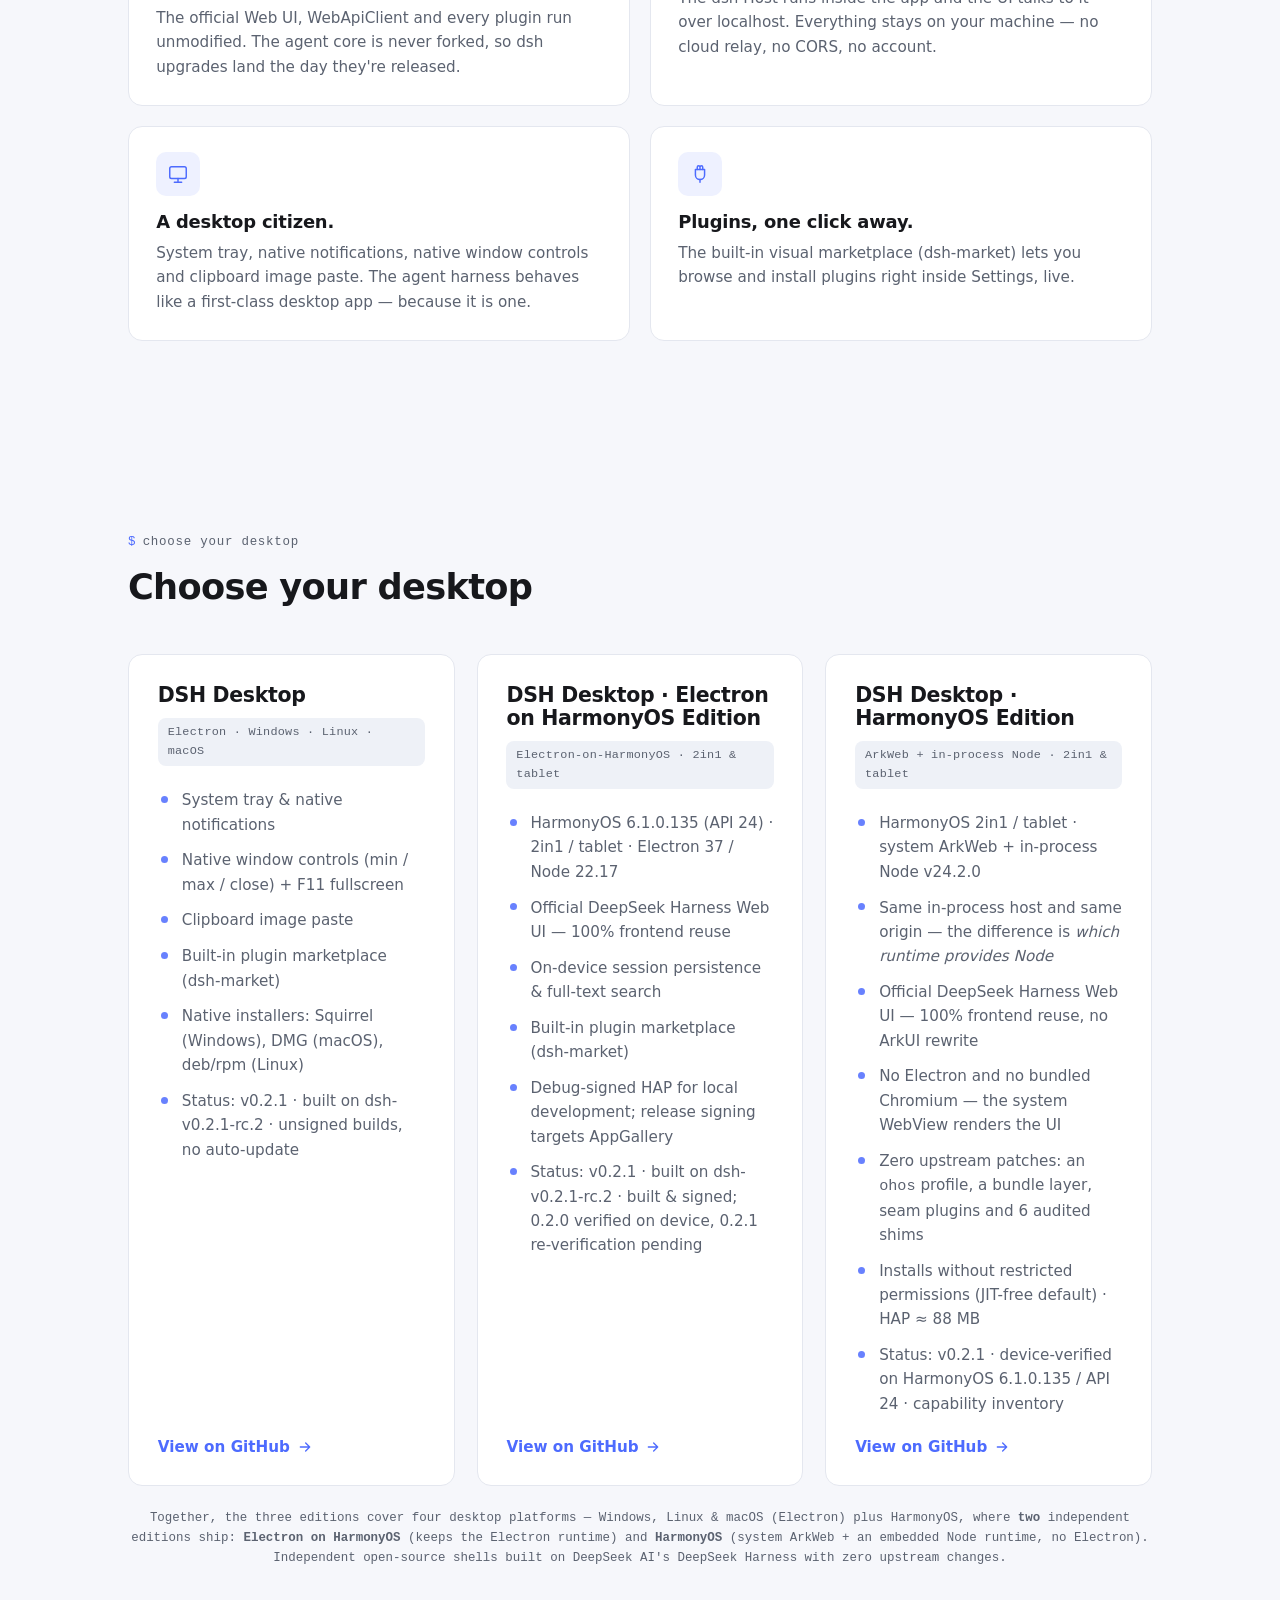
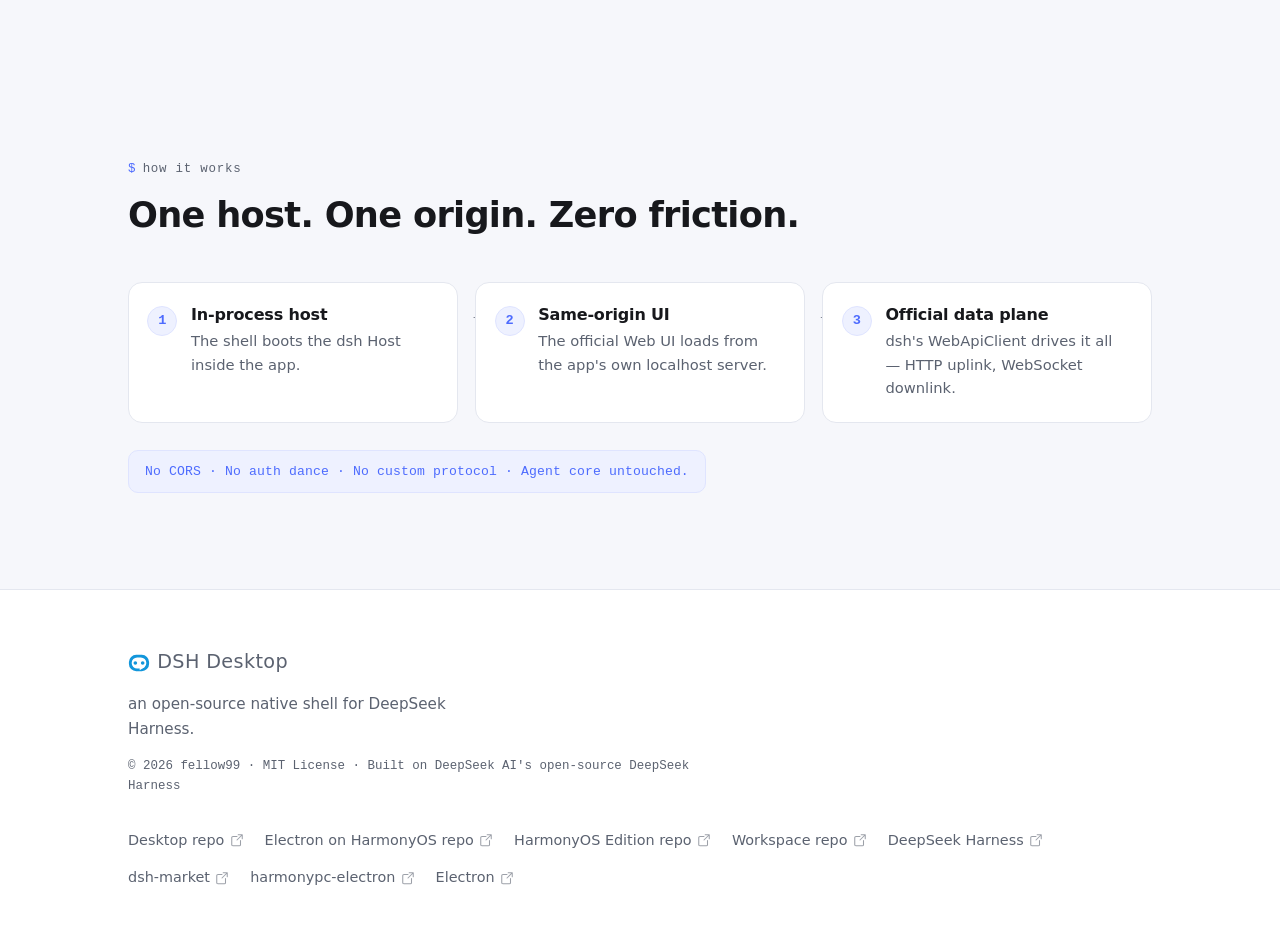
==== commit 812b06c0: "docs(site): 两个鸿蒙版本更新到 0.2.1 并链接能力清单 - Hero 信任行：HarmonyOS Edition 由 v0.1.0（scaffold）改为 v0.2.1，标注已在   " ====
--- a/index.html
+++ b/index.html
@@ -113,7 +113,7 @@
             <br>
             Electron on HarmonyOS<sup>(1)</sup> v0.2.1 · built on dsh-v0.2.1-rc.2 · built &amp; signed (on-device re-verification pending; 0.2.0 verified on HarmonyOS 6.1.0.135 / API 24)
             <br>
-            HarmonyOS Edition v0.1.0 (scaffold) · built on dsh-v0.2.1-rc.2 · ArkWeb + in-process Node v24.2.0 · compiles &amp; packages; on-device verification pending
+            HarmonyOS Edition v0.2.1 · built on dsh-v0.2.1-rc.2 · ArkWeb + in-process Node v24.2.0 · device-verified on HarmonyOS 6.1.0.135 / API 24
             <br>
             <sup>(1)</sup>Due to Huawei AppGallery listing compliance requirements, the DeepSeek Harness branding has been removed — apologies for the omission.
           </p>
@@ -213,7 +213,7 @@
               <li>On-device session persistence &amp; full-text search</li>
               <li>Built-in plugin marketplace (<a href="https://github.com/dsh-market/dsh-market" target="_blank" rel="noopener">dsh-market</a>)</li>
               <li>Debug-signed HAP for local development; release signing targets AppGallery</li>
-              <li>Status: v0.2.1 · built on dsh-v0.2.1-rc.2 · built &amp; signed; on-device verification pending</li>
+              <li>Status: v0.2.1 · built on dsh-v0.2.1-rc.2 · built &amp; signed; 0.2.0 verified on device, 0.2.1 re-verification pending</li>
             </ul>
             <a class="repo-link" href="https://github.com/fellow99/dsh-desktop-hos" target="_blank" rel="noopener">
               View on GitHub
@@ -231,8 +231,9 @@
               <li>Same in-process host and same origin — the difference is <em>which runtime provides Node</em></li>
               <li>Official DeepSeek Harness Web UI — 100% frontend reuse, no ArkUI rewrite</li>
               <li>No Electron and no bundled Chromium — the system WebView renders the UI</li>
-              <li>Zero upstream patches: an <code>ohos</code> profile, a bundle layer and 5 audited shims</li>
-              <li>Status: v0.1.0 scaffold · unsigned HAP builds with the full runtime; on-device verification pending</li>
+              <li>Zero upstream patches: an <code>ohos</code> profile, a bundle layer, seam plugins and 6 audited shims</li>
+              <li>Installs without restricted permissions (JIT-free default) · HAP ≈ 88 MB</li>
+              <li>Status: v0.2.1 · device-verified on HarmonyOS 6.1.0.135 / API 24 · <a href="https://github.com/fellow99/dsh-desktop-ark/blob/main/docs/%E9%B8%BF%E8%92%99%E7%8E%AF%E5%A2%83%E8%83%BD%E5%8A%9B%E6%B8%85%E5%8D%95-0.2.1.md" target="_blank" rel="noopener">capability inventory</a></li>
             </ul>
             <a class="repo-link" href="https://github.com/fellow99/dsh-desktop-ark" target="_blank" rel="noopener">
               View on GitHub
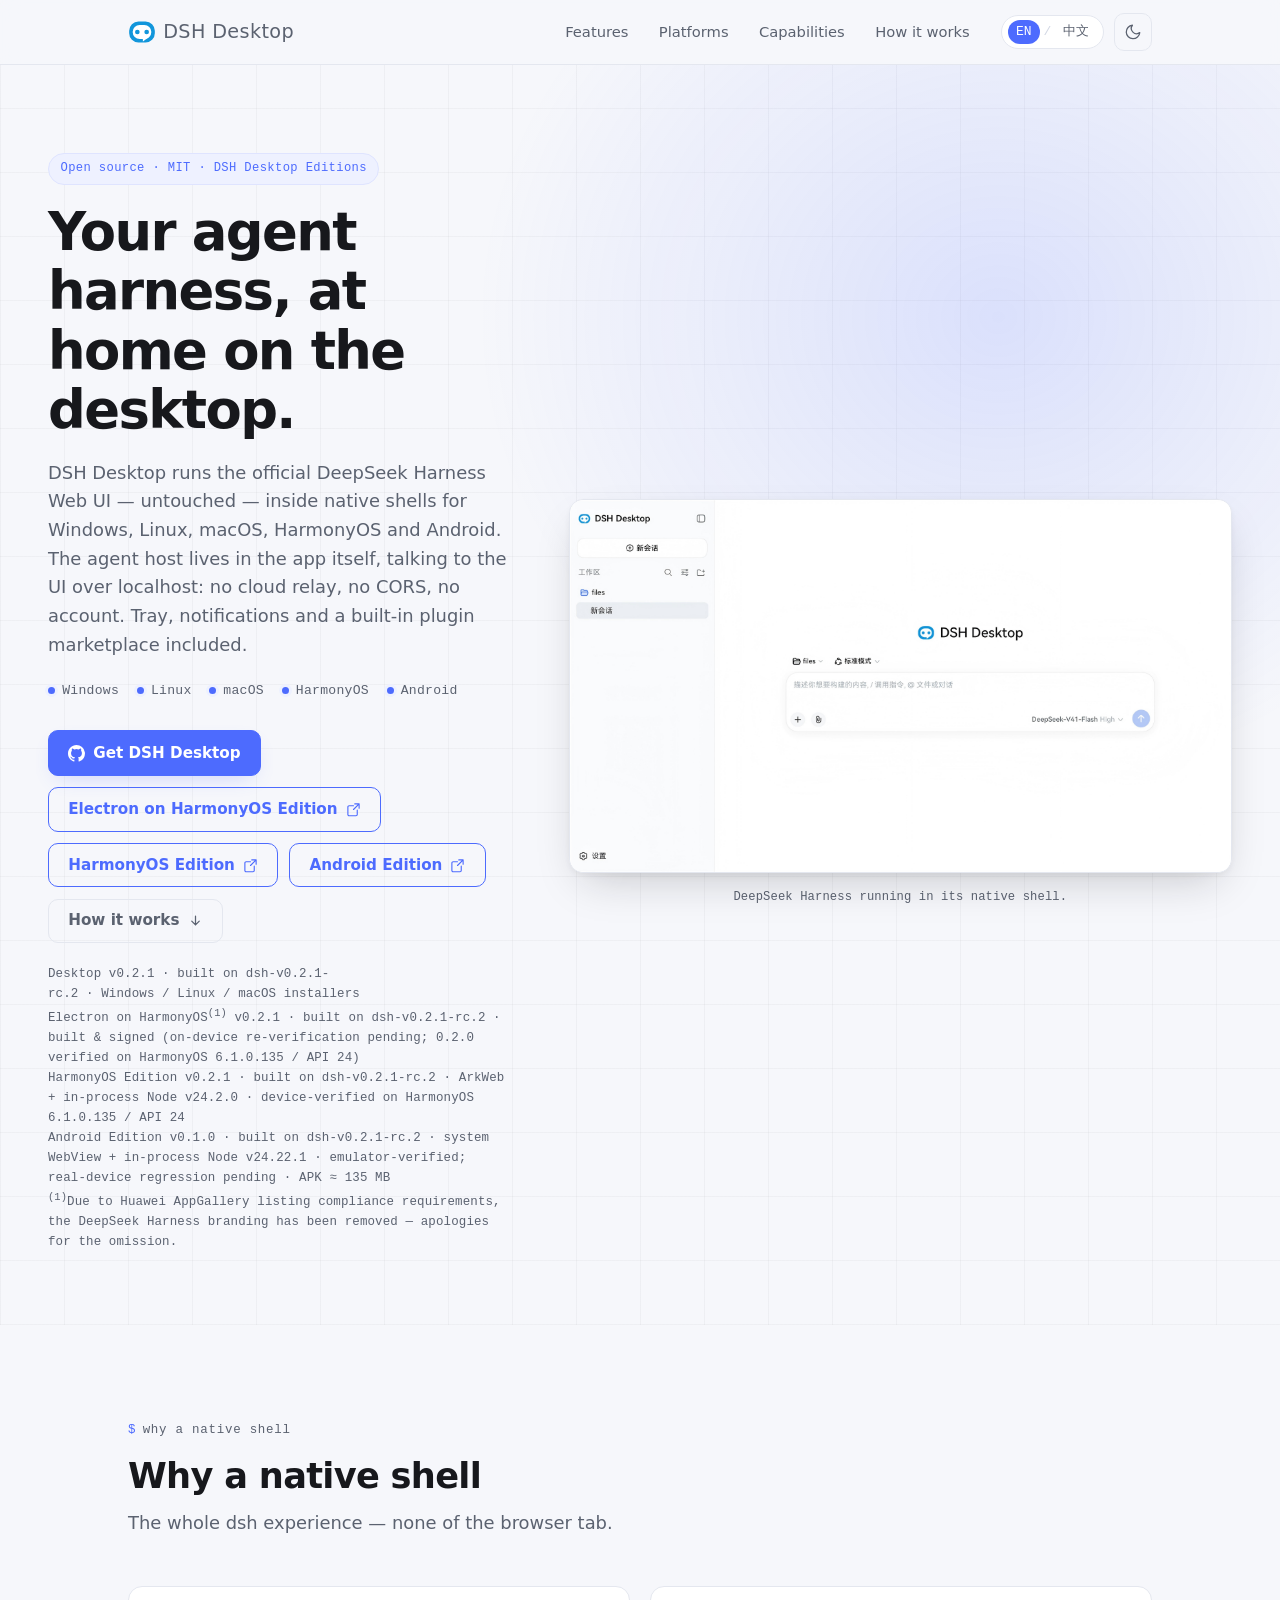
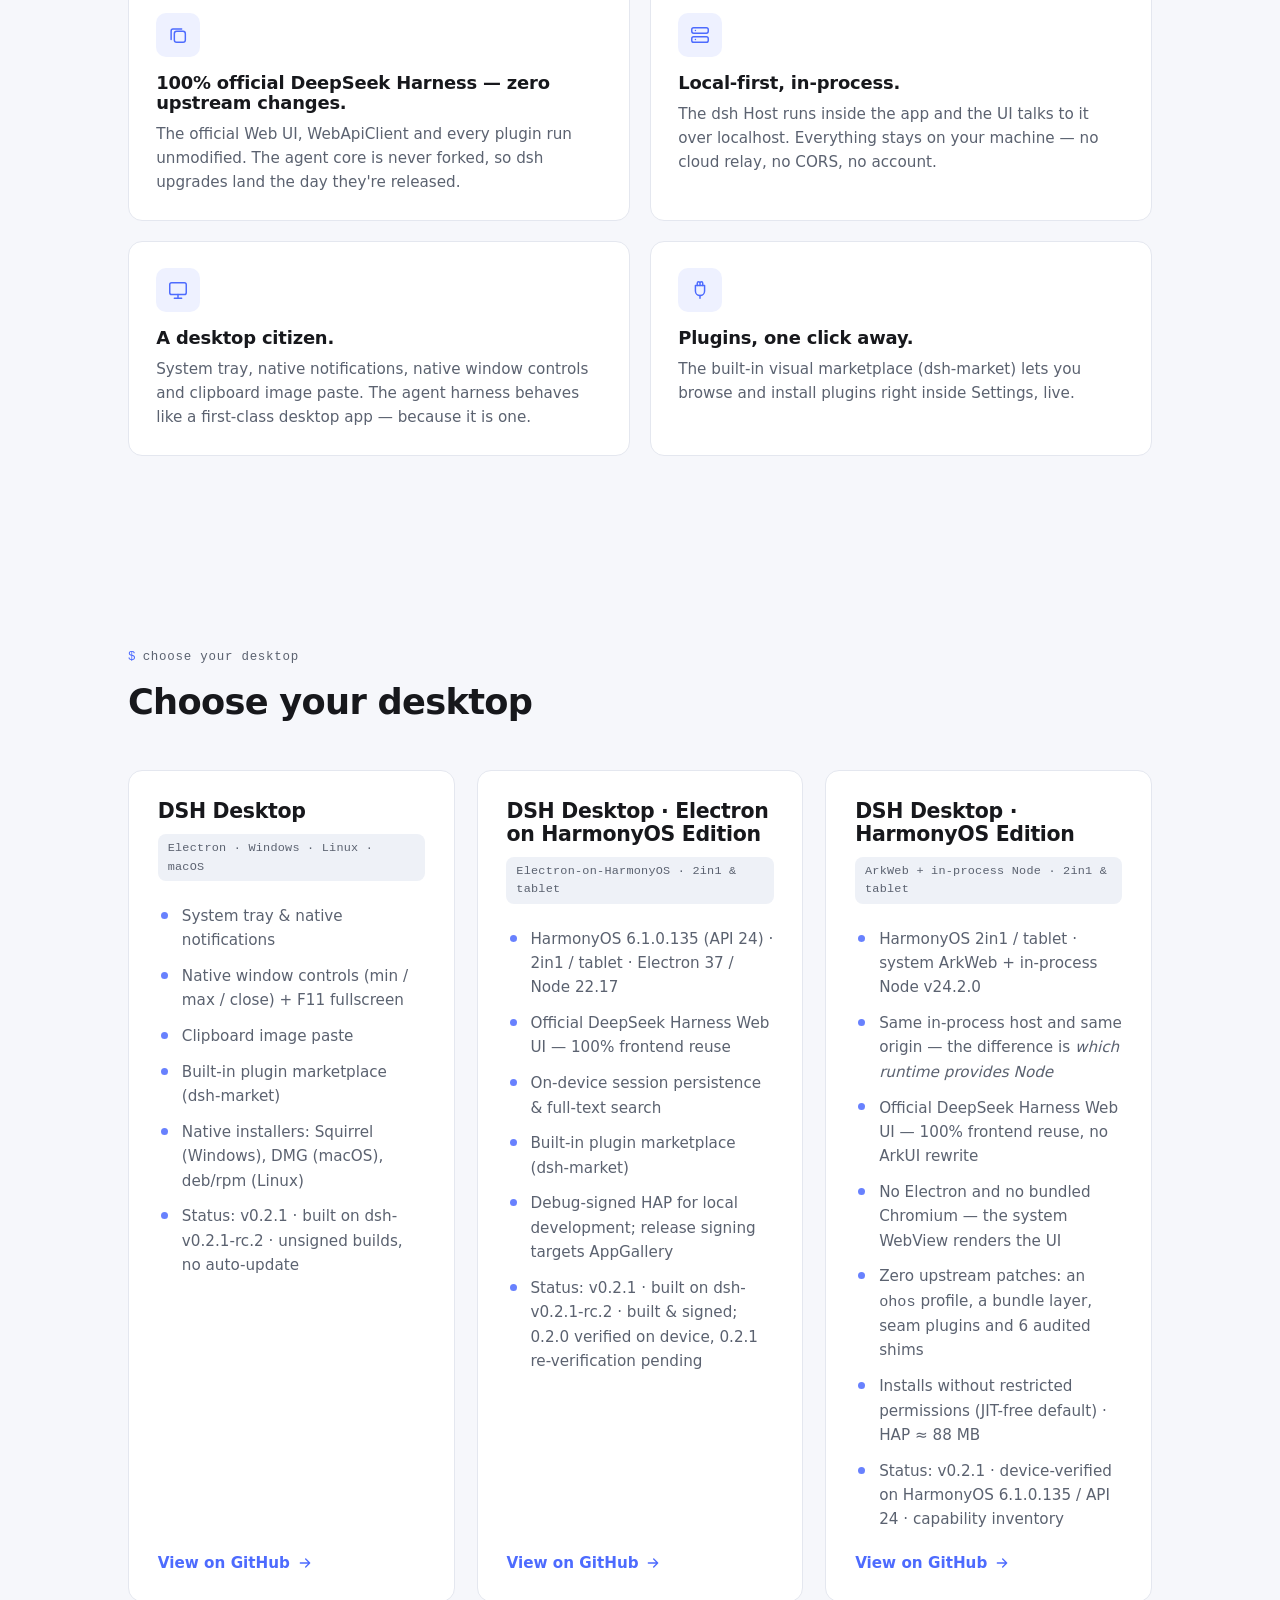
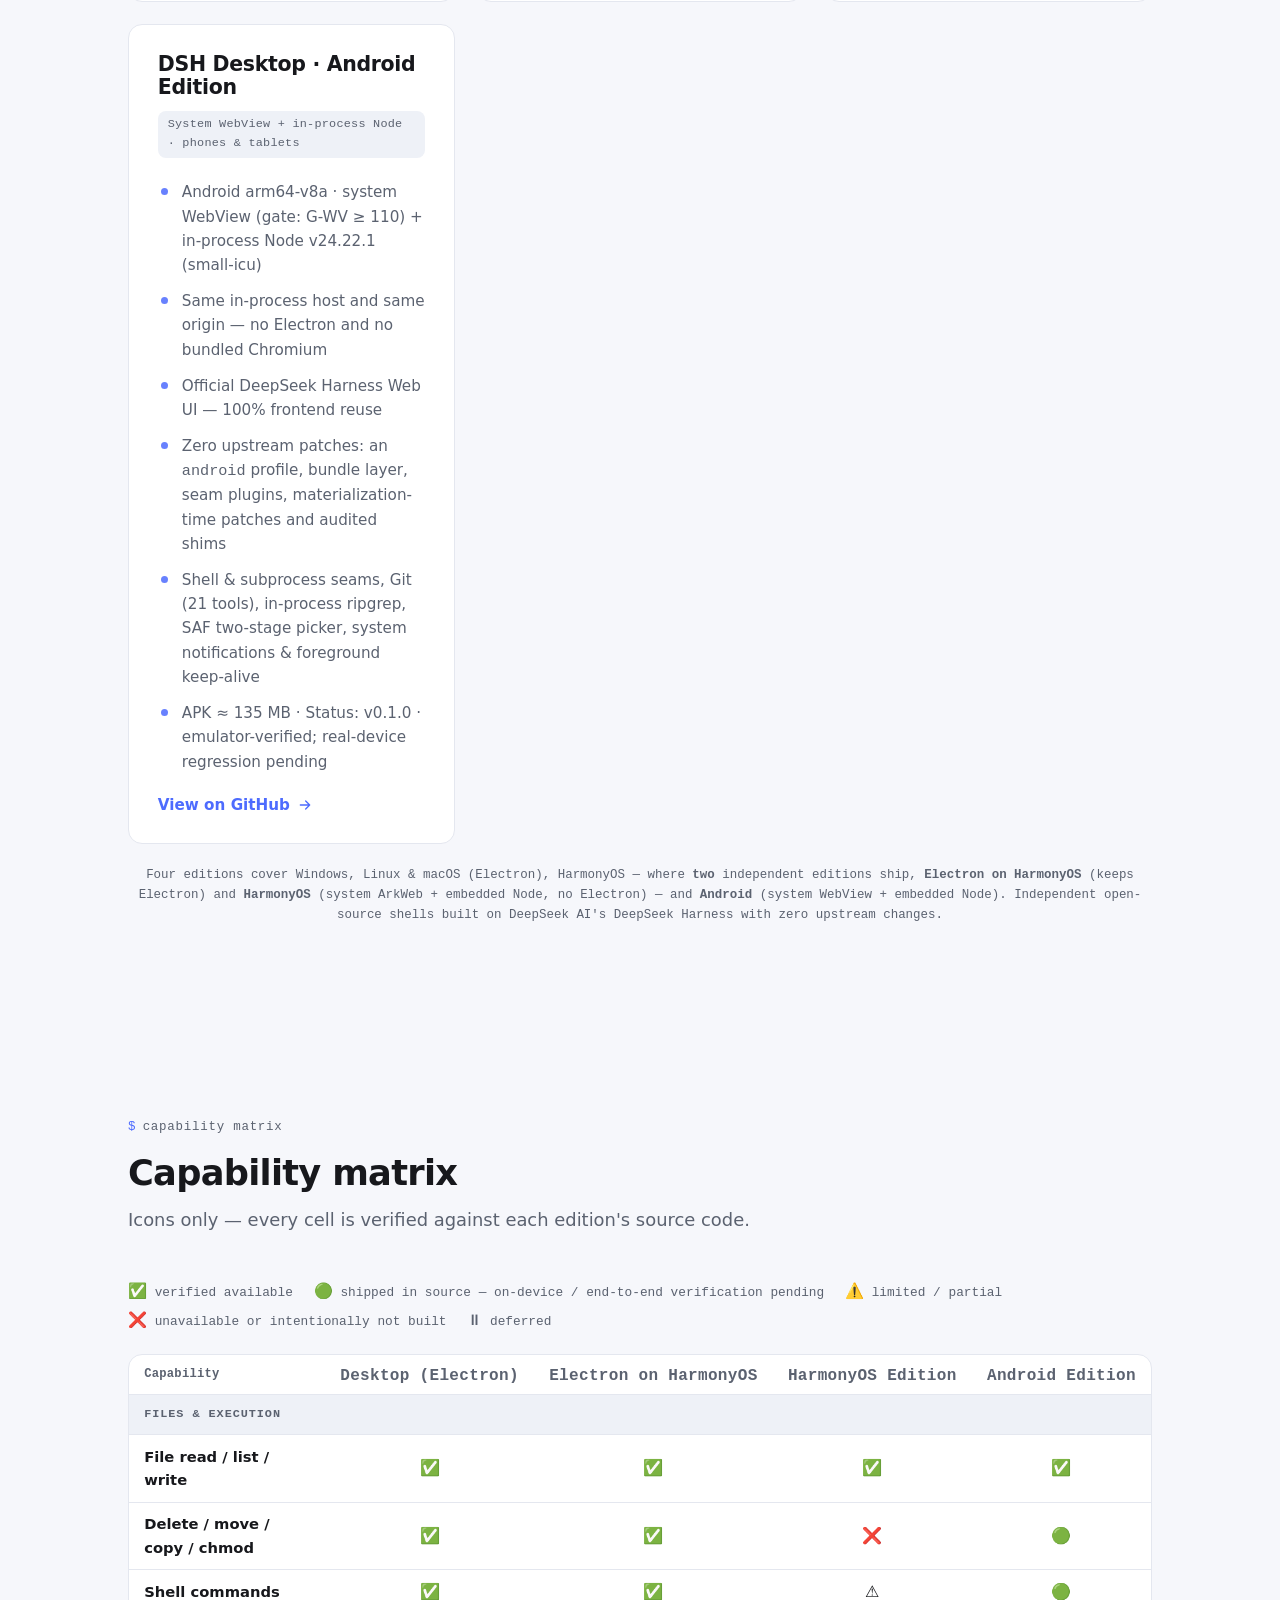
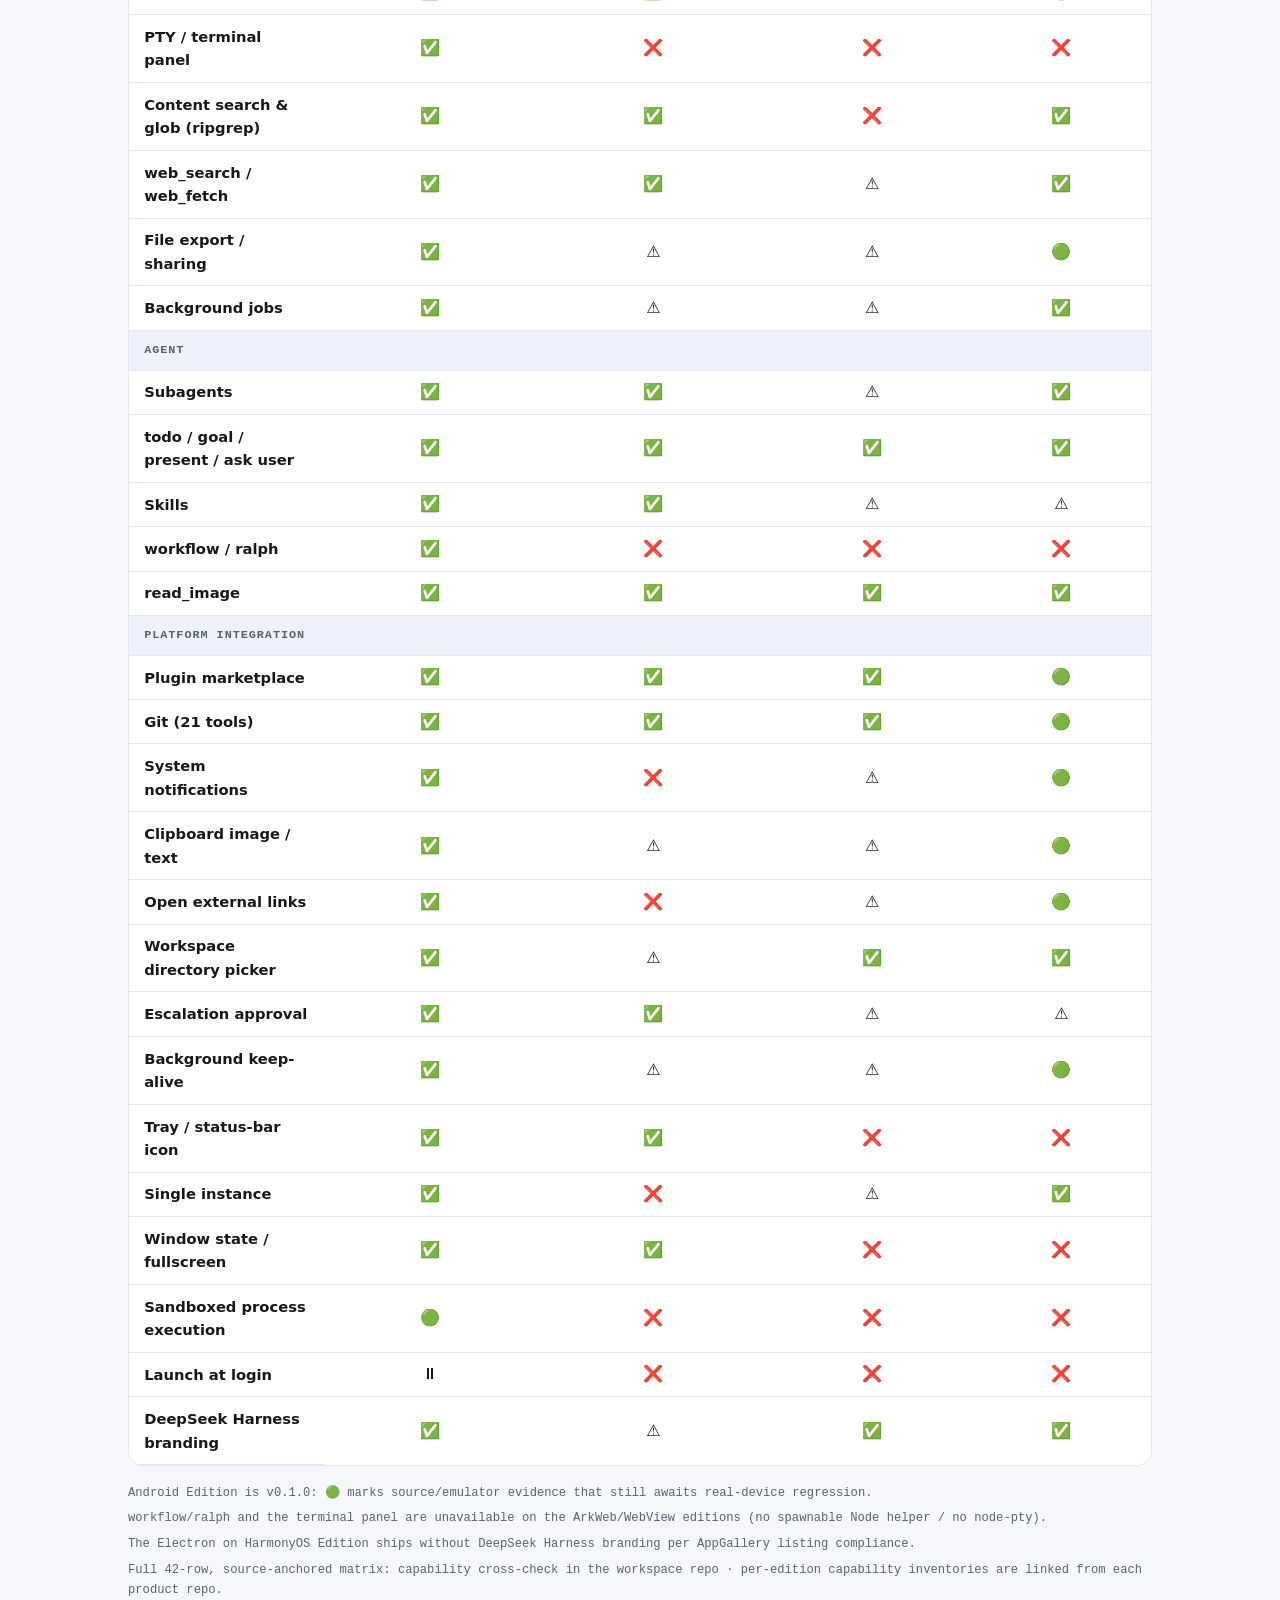
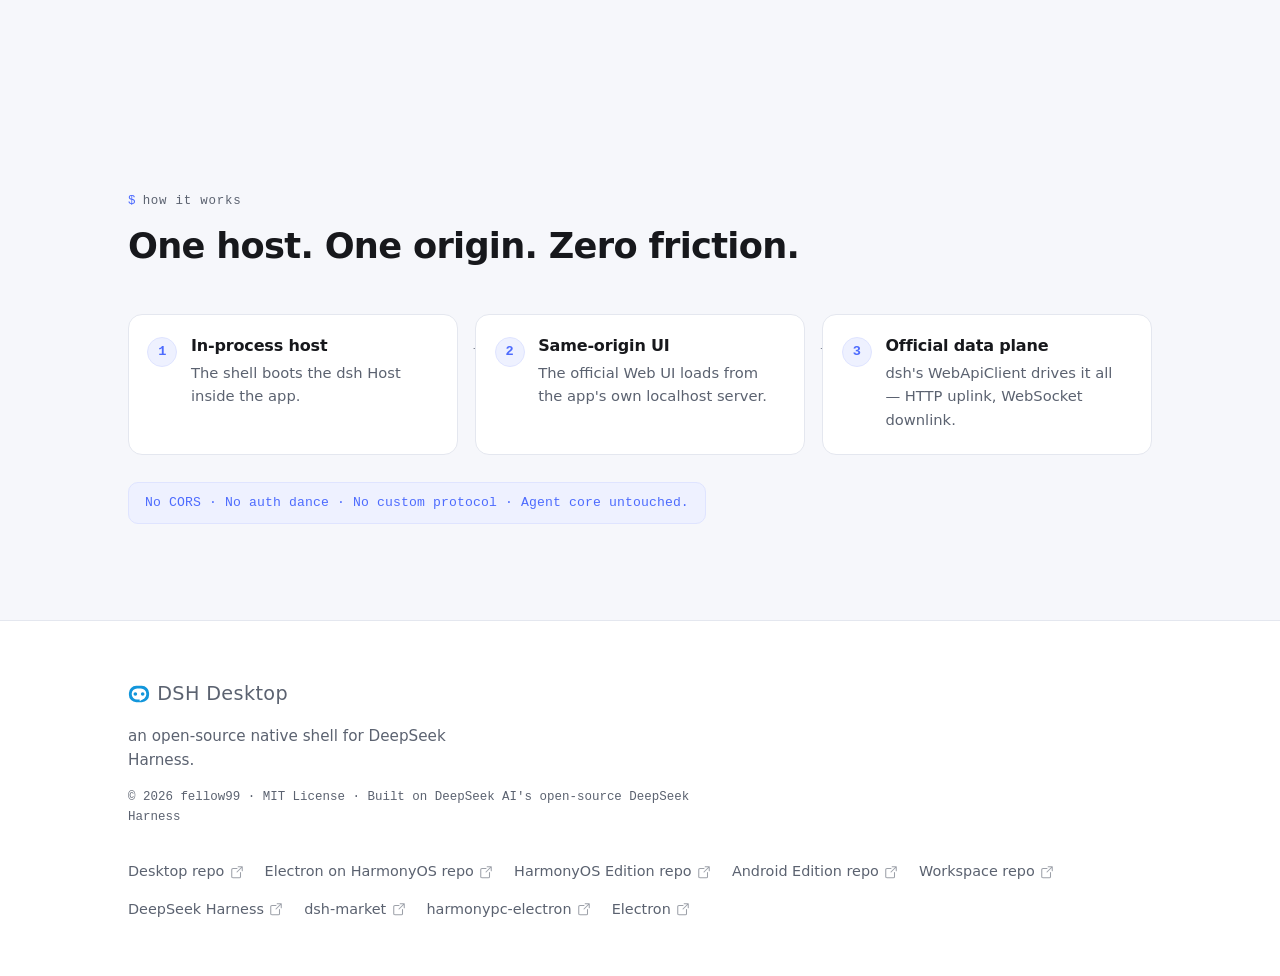
==== commit e59554ed: "feat(site): 新增第四个 edition（Android）与能力对照清单栏目 - 全站三→四 edition：hero lede/5 个 OS chip/4 张平台卡/CTA/trust 行" ====
--- a/index.html
+++ b/index.html
@@ -3,8 +3,8 @@
 <head>
   <meta charset="UTF-8" />
   <meta name="viewport" content="width=device-width, initial-scale=1.0" />
-  <title>DSH Desktop — Native shell for dsh on Windows, Linux, macOS &amp; HarmonyOS</title>
-  <meta name="description" content="Open-source native desktop shells for DeepSeek Harness (dsh): the official agent-harness Web UI on your desktop — Windows, Linux, macOS and HarmonyOS. Local-first, zero upstream changes." />
+  <title>DSH Desktop — Native shell for dsh on Windows, Linux, macOS, HarmonyOS &amp; Android</title>
+  <meta name="description" content="Open-source native shells for DeepSeek Harness (dsh): the official agent-harness Web UI on Windows, Linux, macOS, HarmonyOS and Android. Local-first, zero upstream changes." />
   <meta name="theme-color" media="(prefers-color-scheme: light)" content="#f6f7fb" />
   <meta name="theme-color" media="(prefers-color-scheme: dark)" content="#0a0c11" />
   <link rel="canonical" href="https://fellow99.github.io/dsh-desktop-website/index.html" />
@@ -13,8 +13,8 @@
   <link rel="alternate" hreflang="x-default" href="https://fellow99.github.io/dsh-desktop-website/index.html" />
   <meta property="og:type" content="website" />
   <meta property="og:site_name" content="DSH Desktop" />
-  <meta property="og:title" content="DSH Desktop — Native shell for dsh on Windows, Linux, macOS &amp; HarmonyOS" />
-  <meta property="og:description" content="Open-source native desktop shells for DeepSeek Harness (dsh): the official agent-harness Web UI on your desktop — Windows, Linux, macOS and HarmonyOS. Local-first, zero upstream changes." />
+  <meta property="og:title" content="DSH Desktop — Native shell for dsh on Windows, Linux, macOS, HarmonyOS &amp; Android" />
+  <meta property="og:description" content="Open-source native shells for DeepSeek Harness (dsh): the official agent-harness Web UI on Windows, Linux, macOS, HarmonyOS and Android. Local-first, zero upstream changes." />
   <meta property="og:url" content="https://fellow99.github.io/dsh-desktop-website/index.html" />
   <meta property="og:image" content="https://fellow99.github.io/dsh-desktop-website/images/light.png" />
   <meta property="og:image:width" content="1920" />
@@ -49,6 +49,7 @@
       <div class="nav-links">
         <a href="#features">Features</a>
         <a href="#platforms">Platforms</a>
+        <a href="#capabilities">Capabilities</a>
         <a href="#how">How it works</a>
       </div>
       <div class="nav-actions">
@@ -83,12 +84,13 @@
         <div class="hero-copy">
           <span class="eyebrow">Open source · MIT · DSH Desktop Editions</span>
           <h1>Your agent harness, at home on the desktop.</h1>
-          <p class="lede">DSH Desktop runs the official DeepSeek Harness Web UI — untouched — inside native shells for Windows, Linux, macOS and HarmonyOS. The agent host lives in the app itself, talking to the UI over localhost: no cloud relay, no CORS, no account. Tray, notifications and a built-in plugin marketplace included.</p>
-          <ul class="os-strip" aria-label="Supported desktop platforms">
+          <p class="lede">DSH Desktop runs the official DeepSeek Harness Web UI — untouched — inside native shells for Windows, Linux, macOS, HarmonyOS and Android. The agent host lives in the app itself, talking to the UI over localhost: no cloud relay, no CORS, no account. Tray, notifications and a built-in plugin marketplace included.</p>
+          <ul class="os-strip" aria-label="Supported platforms">
             <li class="os-chip"><span class="os-dot" aria-hidden="true"></span>Windows</li>
             <li class="os-chip"><span class="os-dot" aria-hidden="true"></span>Linux</li>
             <li class="os-chip"><span class="os-dot" aria-hidden="true"></span>macOS</li>
             <li class="os-chip"><span class="os-dot" aria-hidden="true"></span>HarmonyOS</li>
+            <li class="os-chip"><span class="os-dot" aria-hidden="true"></span>Android</li>
           </ul>
           <div class="cta-row">
             <a class="btn btn-primary" href="https://github.com/fellow99/dsh-desktop/releases/latest" target="_blank" rel="noopener">
@@ -101,6 +103,10 @@
             </a>
             <a class="btn btn-outline" href="https://github.com/fellow99/dsh-desktop-ark" target="_blank" rel="noopener">
               HarmonyOS Edition
+              <svg viewBox="0 0 24 24" width="15" height="15" fill="none" stroke="currentColor" stroke-width="1.8" stroke-linecap="round" stroke-linejoin="round" aria-hidden="true"><path d="M14 3h7v7M21 3l-9 9M18 13v7a2 2 0 0 1-2 2H5a2 2 0 0 1-2-2V8a2 2 0 0 1 2-2h7"></path></svg>
+            </a>
+            <a class="btn btn-outline" href="https://github.com/fellow99/dsh-desktop-android" target="_blank" rel="noopener">
+              Android Edition
               <svg viewBox="0 0 24 24" width="15" height="15" fill="none" stroke="currentColor" stroke-width="1.8" stroke-linecap="round" stroke-linejoin="round" aria-hidden="true"><path d="M14 3h7v7M21 3l-9 9M18 13v7a2 2 0 0 1-2 2H5a2 2 0 0 1-2-2V8a2 2 0 0 1 2-2h7"></path></svg>
             </a>
             <a class="btn btn-ghost" href="#how">
@@ -114,6 +120,8 @@
             Electron on HarmonyOS<sup>(1)</sup> v0.2.1 · built on dsh-v0.2.1-rc.2 · built &amp; signed (on-device re-verification pending; 0.2.0 verified on HarmonyOS 6.1.0.135 / API 24)
             <br>
             HarmonyOS Edition v0.2.1 · built on dsh-v0.2.1-rc.2 · ArkWeb + in-process Node v24.2.0 · device-verified on HarmonyOS 6.1.0.135 / API 24
+            <br>
+            Android Edition v0.1.0 · built on dsh-v0.2.1-rc.2 · system WebView + in-process Node v24.22.1 · emulator-verified; real-device regression pending · APK ≈ 135 MB
             <br>
             <sup>(1)</sup>Due to Huawei AppGallery listing compliance requirements, the DeepSeek Harness branding has been removed — apologies for the omission.
           </p>
@@ -240,9 +248,102 @@
               <svg viewBox="0 0 24 24" width="16" height="16" fill="none" stroke="currentColor" stroke-width="2" stroke-linecap="round" stroke-linejoin="round" aria-hidden="true"><path d="M5 12h14M13 6l6 6-6 6"></path></svg>
             </a>
           </article>
-        </div>
-
-        <p class="disclaimer">Together, the three editions cover four desktop platforms — Windows, Linux &amp; macOS (Electron) plus HarmonyOS, where <strong>two</strong> independent editions ship: <strong>Electron on HarmonyOS</strong> (keeps the Electron runtime) and <strong>HarmonyOS</strong> (system ArkWeb + an embedded Node runtime, no Electron). Independent open-source shells built on DeepSeek AI's DeepSeek Harness with zero upstream changes.</p>
+
+          <article class="platform-card">
+            <div class="platform-head">
+              <h3>DSH Desktop · Android Edition</h3>
+              <span class="platform-tag">System WebView + in-process Node · phones &amp; tablets</span>
+            </div>
+            <ul class="bullet-list">
+              <li>Android arm64-v8a · system WebView (gate: G-WV ≥ 110) + in-process Node v24.22.1 (small-icu)</li>
+              <li>Same in-process host and same origin — no Electron and no bundled Chromium</li>
+              <li>Official DeepSeek Harness Web UI — 100% frontend reuse</li>
+              <li>Zero upstream patches: an <code>android</code> profile, bundle layer, seam plugins, materialization-time patches and audited shims</li>
+              <li>Shell &amp; subprocess seams, Git (21 tools), in-process ripgrep, SAF two-stage picker, system notifications &amp; foreground keep-alive</li>
+              <li>APK ≈ 135 MB · Status: v0.1.0 · emulator-verified; real-device regression pending</li>
+            </ul>
+            <a class="repo-link" href="https://github.com/fellow99/dsh-desktop-android" target="_blank" rel="noopener">
+              View on GitHub
+              <svg viewBox="0 0 24 24" width="16" height="16" fill="none" stroke="currentColor" stroke-width="2" stroke-linecap="round" stroke-linejoin="round" aria-hidden="true"><path d="M5 12h14M13 6l6 6-6 6"></path></svg>
+            </a>
+          </article>
+        </div>
+
+        <p class="disclaimer">Four editions cover Windows, Linux &amp; macOS (Electron), HarmonyOS — where <strong>two</strong> independent editions ship, <strong>Electron on HarmonyOS</strong> (keeps Electron) and <strong>HarmonyOS</strong> (system ArkWeb + embedded Node, no Electron) — and <strong>Android</strong> (system WebView + embedded Node). Independent open-source shells built on DeepSeek AI's DeepSeek Harness with zero upstream changes.</p>
+      </div>
+    </section>
+
+    <!-- ========================== CAPABILITIES ========================== -->
+    <section id="capabilities" class="section">
+      <div class="container">
+        <p class="section-eyebrow">capability matrix</p>
+        <div class="section-head">
+          <h2>Capability matrix</h2>
+          <p class="section-lede">Icons only — every cell is verified against each edition's source code.</p>
+        </div>
+
+        <ul class="cap-legend">
+          <li><span class="g">✅</span> verified available</li>
+          <li><span class="g">🟢</span> shipped in source — on-device / end-to-end verification pending</li>
+          <li><span class="g">⚠️</span> limited / partial</li>
+          <li><span class="g">❌</span> unavailable or intentionally not built</li>
+          <li><span class="g">⏸</span> deferred</li>
+        </ul>
+
+        <div class="cap-wrap">
+          <table class="cap-table">
+            <thead>
+              <tr>
+                <th scope="col">Capability</th>
+                <th scope="col">Desktop (Electron)</th>
+                <th scope="col">Electron on HarmonyOS</th>
+                <th scope="col">HarmonyOS Edition</th>
+                <th scope="col">Android Edition</th>
+              </tr>
+            </thead>
+            <tbody>
+              <tr class="cap-group"><td colspan="5">Files &amp; execution</td></tr>
+              <tr><th scope="row">File read / list / write</th><td class="cap-glyph">✅</td><td class="cap-glyph">✅</td><td class="cap-glyph">✅</td><td class="cap-glyph">✅</td></tr>
+              <tr><th scope="row">Delete / move / copy / chmod</th><td class="cap-glyph">✅</td><td class="cap-glyph">✅</td><td class="cap-glyph">❌</td><td class="cap-glyph">🟢</td></tr>
+              <tr><th scope="row">Shell commands</th><td class="cap-glyph">✅</td><td class="cap-glyph">✅</td><td class="cap-glyph">⚠️</td><td class="cap-glyph">🟢</td></tr>
+              <tr><th scope="row">PTY / terminal panel</th><td class="cap-glyph">✅</td><td class="cap-glyph">❌</td><td class="cap-glyph">❌</td><td class="cap-glyph">❌</td></tr>
+              <tr><th scope="row">Content search &amp; glob (ripgrep)</th><td class="cap-glyph">✅</td><td class="cap-glyph">✅</td><td class="cap-glyph">❌</td><td class="cap-glyph">✅</td></tr>
+              <tr><th scope="row">web_search / web_fetch</th><td class="cap-glyph">✅</td><td class="cap-glyph">✅</td><td class="cap-glyph">⚠️</td><td class="cap-glyph">✅</td></tr>
+              <tr><th scope="row">File export / sharing</th><td class="cap-glyph">✅</td><td class="cap-glyph">⚠️</td><td class="cap-glyph">⚠️</td><td class="cap-glyph">🟢</td></tr>
+              <tr><th scope="row">Background jobs</th><td class="cap-glyph">✅</td><td class="cap-glyph">⚠️</td><td class="cap-glyph">⚠️</td><td class="cap-glyph">✅</td></tr>
+
+              <tr class="cap-group"><td colspan="5">Agent</td></tr>
+              <tr><th scope="row">Subagents</th><td class="cap-glyph">✅</td><td class="cap-glyph">✅</td><td class="cap-glyph">⚠️</td><td class="cap-glyph">✅</td></tr>
+              <tr><th scope="row">todo / goal / present / ask user</th><td class="cap-glyph">✅</td><td class="cap-glyph">✅</td><td class="cap-glyph">✅</td><td class="cap-glyph">✅</td></tr>
+              <tr><th scope="row">Skills</th><td class="cap-glyph">✅</td><td class="cap-glyph">✅</td><td class="cap-glyph">⚠️</td><td class="cap-glyph">⚠️</td></tr>
+              <tr><th scope="row">workflow / ralph</th><td class="cap-glyph">✅</td><td class="cap-glyph">❌</td><td class="cap-glyph">❌</td><td class="cap-glyph">❌</td></tr>
+              <tr><th scope="row">read_image</th><td class="cap-glyph">✅</td><td class="cap-glyph">✅</td><td class="cap-glyph">✅</td><td class="cap-glyph">✅</td></tr>
+
+              <tr class="cap-group"><td colspan="5">Platform integration</td></tr>
+              <tr><th scope="row">Plugin marketplace</th><td class="cap-glyph">✅</td><td class="cap-glyph">✅</td><td class="cap-glyph">✅</td><td class="cap-glyph">🟢</td></tr>
+              <tr><th scope="row">Git (21 tools)</th><td class="cap-glyph">✅</td><td class="cap-glyph">✅</td><td class="cap-glyph">✅</td><td class="cap-glyph">🟢</td></tr>
+              <tr><th scope="row">System notifications</th><td class="cap-glyph">✅</td><td class="cap-glyph">❌</td><td class="cap-glyph">⚠️</td><td class="cap-glyph">🟢</td></tr>
+              <tr><th scope="row">Clipboard image / text</th><td class="cap-glyph">✅</td><td class="cap-glyph">⚠️</td><td class="cap-glyph">⚠️</td><td class="cap-glyph">🟢</td></tr>
+              <tr><th scope="row">Open external links</th><td class="cap-glyph">✅</td><td class="cap-glyph">❌</td><td class="cap-glyph">⚠️</td><td class="cap-glyph">🟢</td></tr>
+              <tr><th scope="row">Workspace directory picker</th><td class="cap-glyph">✅</td><td class="cap-glyph">⚠️</td><td class="cap-glyph">✅</td><td class="cap-glyph">✅</td></tr>
+              <tr><th scope="row">Escalation approval</th><td class="cap-glyph">✅</td><td class="cap-glyph">✅</td><td class="cap-glyph">⚠️</td><td class="cap-glyph">⚠️</td></tr>
+              <tr><th scope="row">Background keep-alive</th><td class="cap-glyph">✅</td><td class="cap-glyph">⚠️</td><td class="cap-glyph">⚠️</td><td class="cap-glyph">🟢</td></tr>
+              <tr><th scope="row">Tray / status-bar icon</th><td class="cap-glyph">✅</td><td class="cap-glyph">✅</td><td class="cap-glyph">❌</td><td class="cap-glyph">❌</td></tr>
+              <tr><th scope="row">Single instance</th><td class="cap-glyph">✅</td><td class="cap-glyph">❌</td><td class="cap-glyph">⚠️</td><td class="cap-glyph">✅</td></tr>
+              <tr><th scope="row">Window state / fullscreen</th><td class="cap-glyph">✅</td><td class="cap-glyph">✅</td><td class="cap-glyph">❌</td><td class="cap-glyph">❌</td></tr>
+              <tr><th scope="row">Sandboxed process execution</th><td class="cap-glyph">🟢</td><td class="cap-glyph">❌</td><td class="cap-glyph">❌</td><td class="cap-glyph">❌</td></tr>
+              <tr><th scope="row">Launch at login</th><td class="cap-glyph">⏸</td><td class="cap-glyph">❌</td><td class="cap-glyph">❌</td><td class="cap-glyph">❌</td></tr>
+              <tr><th scope="row">DeepSeek Harness branding</th><td class="cap-glyph">✅</td><td class="cap-glyph">⚠️</td><td class="cap-glyph">✅</td><td class="cap-glyph">✅</td></tr>
+            </tbody>
+          </table>
+        </div>
+
+        <div class="cap-note">
+          <span>Android Edition is v0.1.0: 🟢 marks source/emulator evidence that still awaits real-device regression.</span>
+          <span>workflow/ralph and the terminal panel are unavailable on the ArkWeb/WebView editions (no spawnable Node helper / no node-pty).</span>
+          <span>The Electron on HarmonyOS Edition ships without DeepSeek Harness branding per AppGallery listing compliance.</span>
+          <span>Full 42-row, source-anchored matrix: <a href="https://github.com/fellow99/deepseek-harness-workspace/blob/main/docs/%E8%83%BD%E5%8A%9B%E5%AF%B9%E7%85%A7%E6%B8%85%E5%8D%95.md" target="_blank" rel="noopener">capability cross-check in the workspace repo</a> · per-edition capability inventories are linked from each product repo.</span>
+        </div>
       </div>
     </section>
 
@@ -304,6 +405,10 @@
           HarmonyOS Edition repo
           <svg class="ext" viewBox="0 0 24 24" width="14" height="14" fill="none" stroke="currentColor" stroke-width="1.8" stroke-linecap="round" stroke-linejoin="round" aria-hidden="true"><path d="M14 3h7v7M21 3l-9 9M18 13v7a2 2 0 0 1-2 2H5a2 2 0 0 1-2-2V8a2 2 0 0 1 2-2h7"></path></svg>
         </a>
+        <a href="https://github.com/fellow99/dsh-desktop-android" target="_blank" rel="noopener">
+          Android Edition repo
+          <svg class="ext" viewBox="0 0 24 24" width="14" height="14" fill="none" stroke="currentColor" stroke-width="1.8" stroke-linecap="round" stroke-linejoin="round" aria-hidden="true"><path d="M14 3h7v7M21 3l-9 9M18 13v7a2 2 0 0 1-2 2H5a2 2 0 0 1-2-2V8a2 2 0 0 1 2-2h7"></path></svg>
+        </a>
         <a href="https://github.com/fellow99/deepseek-harness-workspace" target="_blank" rel="noopener">
           Workspace repo
           <svg class="ext" viewBox="0 0 24 24" width="14" height="14" fill="none" stroke="currentColor" stroke-width="1.8" stroke-linecap="round" stroke-linejoin="round" aria-hidden="true"><path d="M14 3h7v7M21 3l-9 9M18 13v7a2 2 0 0 1-2 2H5a2 2 0 0 1-2-2V8a2 2 0 0 1 2-2h7"></path></svg>
--- a/style.css
+++ b/style.css
@@ -768,6 +768,86 @@
   color: var(--muted);
 }
 
+/* --------------------------------------------------------- capability matrix */
+.cap-legend {
+  display: flex;
+  flex-wrap: wrap;
+  gap: 0.55rem 1.3rem;
+  margin: 0 0 1.3rem;
+  padding: 0;
+  list-style: none;
+  font-family: var(--font-mono);
+  font-size: 0.8rem;
+  color: var(--muted);
+}
+.cap-legend span {
+  display: inline-flex;
+  align-items: center;
+  gap: 0.42rem;
+  white-space: nowrap;
+}
+.cap-legend .g {
+  font-size: 0.95rem;
+  line-height: 1;
+}
+.cap-wrap {
+  overflow-x: auto;
+  border: 1px solid var(--hairline);
+  border-radius: var(--radius-lg);
+  background: var(--surface);
+}
+.cap-table {
+  width: 100%;
+  min-width: 680px;
+  border-collapse: collapse;
+  font-size: 0.92rem;
+}
+.cap-table th,
+.cap-table td {
+  padding: 0.62rem 0.95rem;
+  text-align: left;
+  border-bottom: 1px solid var(--hairline);
+}
+.cap-table thead th {
+  font-family: var(--font-mono);
+  font-size: 0.76rem;
+  font-weight: 600;
+  letter-spacing: 0.02em;
+  color: var(--muted);
+  vertical-align: bottom;
+}
+.cap-table tbody tr:last-child td {
+  border-bottom: none;
+}
+.cap-table th + th,
+.cap-table td.cap-glyph {
+  text-align: center;
+  width: 12%;
+  white-space: nowrap;
+  font-size: 1rem;
+  line-height: 1;
+}
+.cap-table .cap-group td {
+  background: var(--tag-bg);
+  color: var(--tag-text);
+  font-family: var(--font-mono);
+  font-size: 0.74rem;
+  font-weight: 600;
+  letter-spacing: 0.08em;
+  text-transform: uppercase;
+}
+.cap-table tbody tr:not(.cap-group):hover td {
+  background: var(--accent-soft);
+}
+.cap-note {
+  margin-top: 1.1rem;
+  display: grid;
+  gap: 0.4rem;
+  font-family: var(--font-mono);
+  font-size: 0.76rem;
+  color: var(--muted);
+}
+
 /* ------------------------------------------------------------ how it works */
 .steps {
   list-style: none;
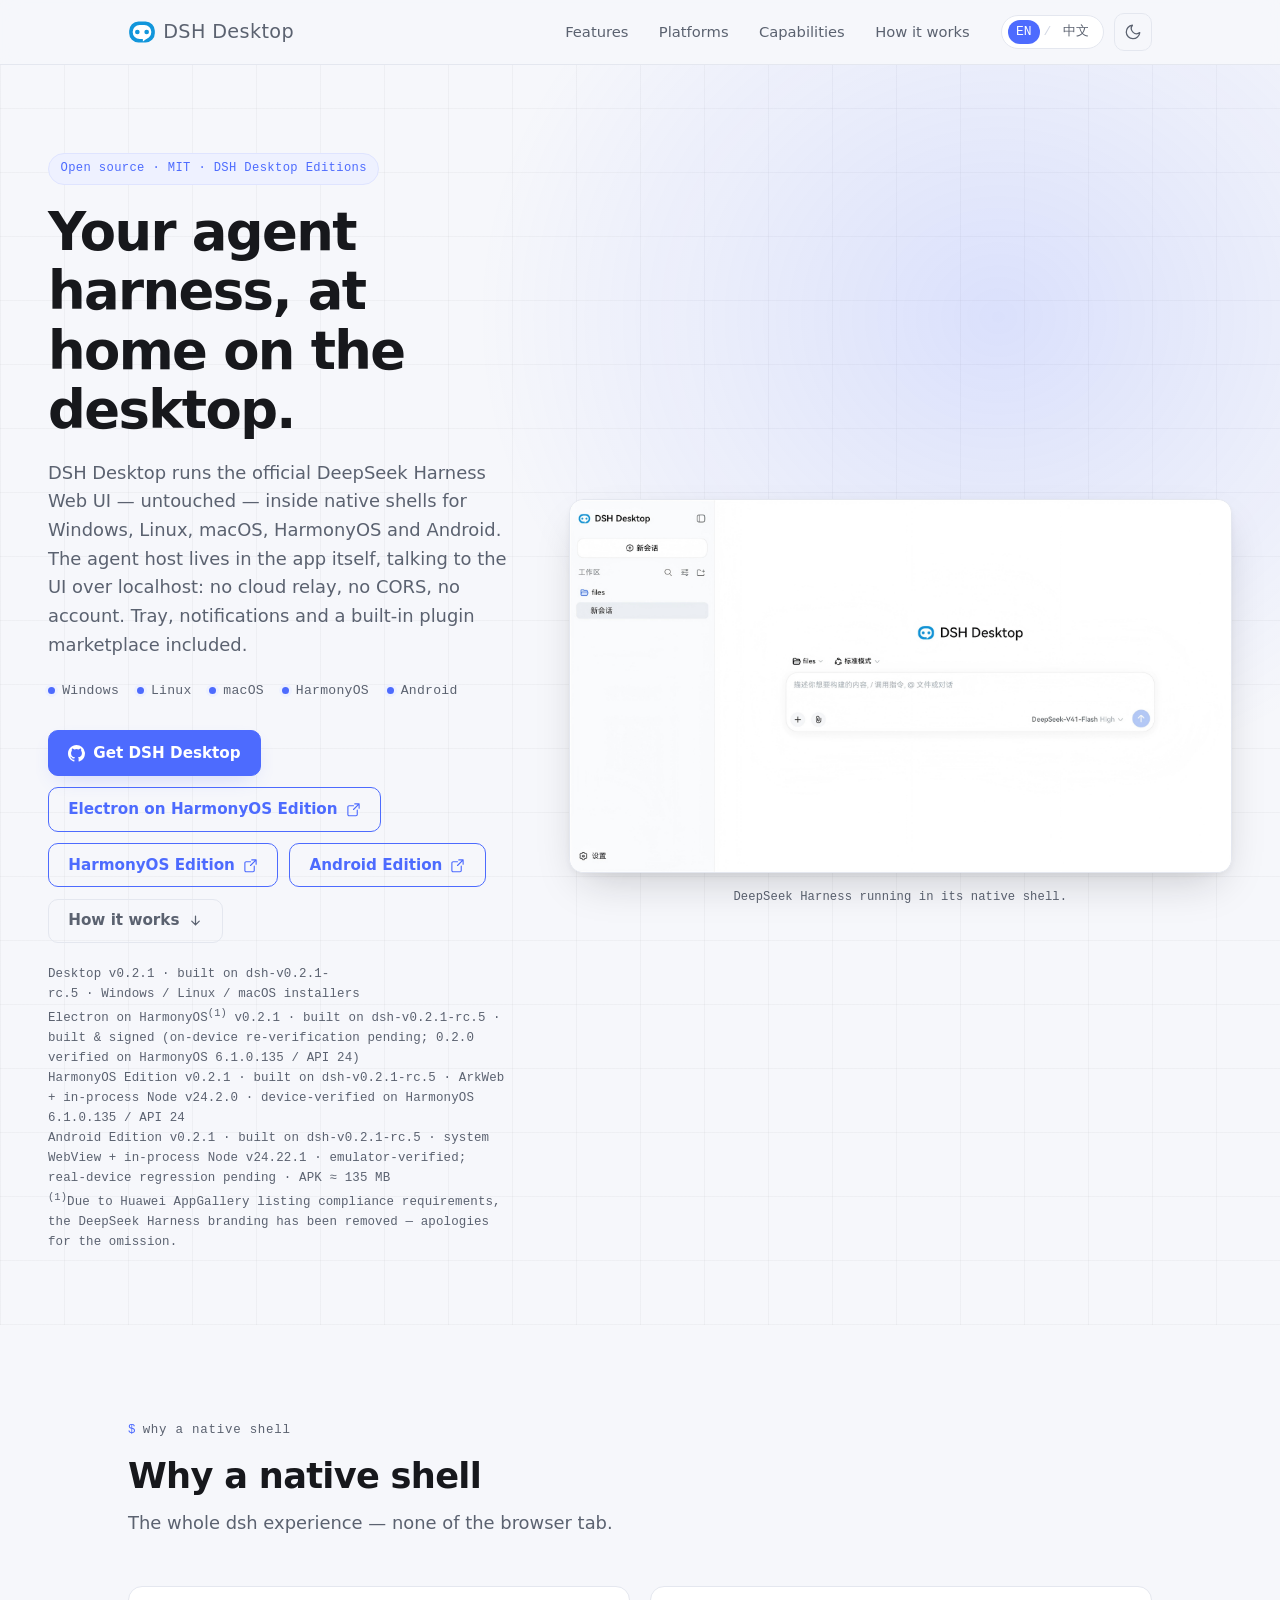
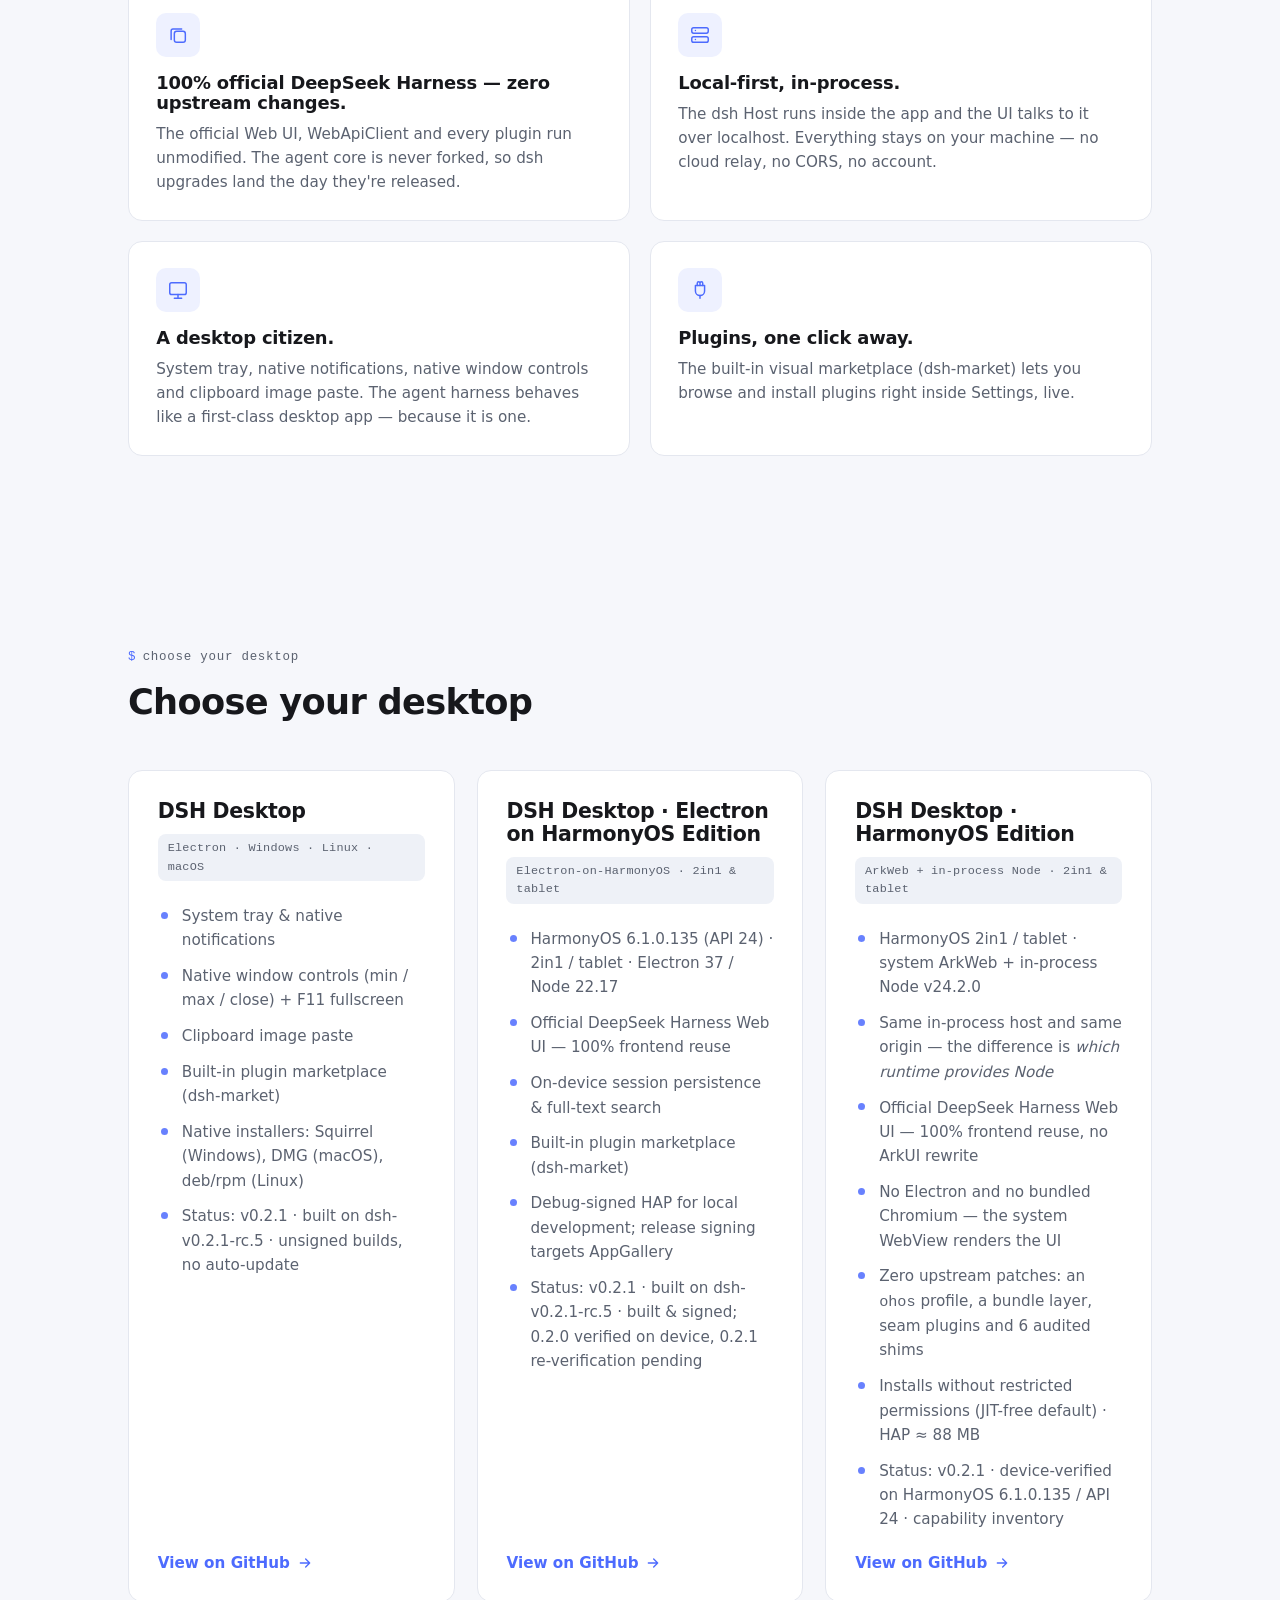
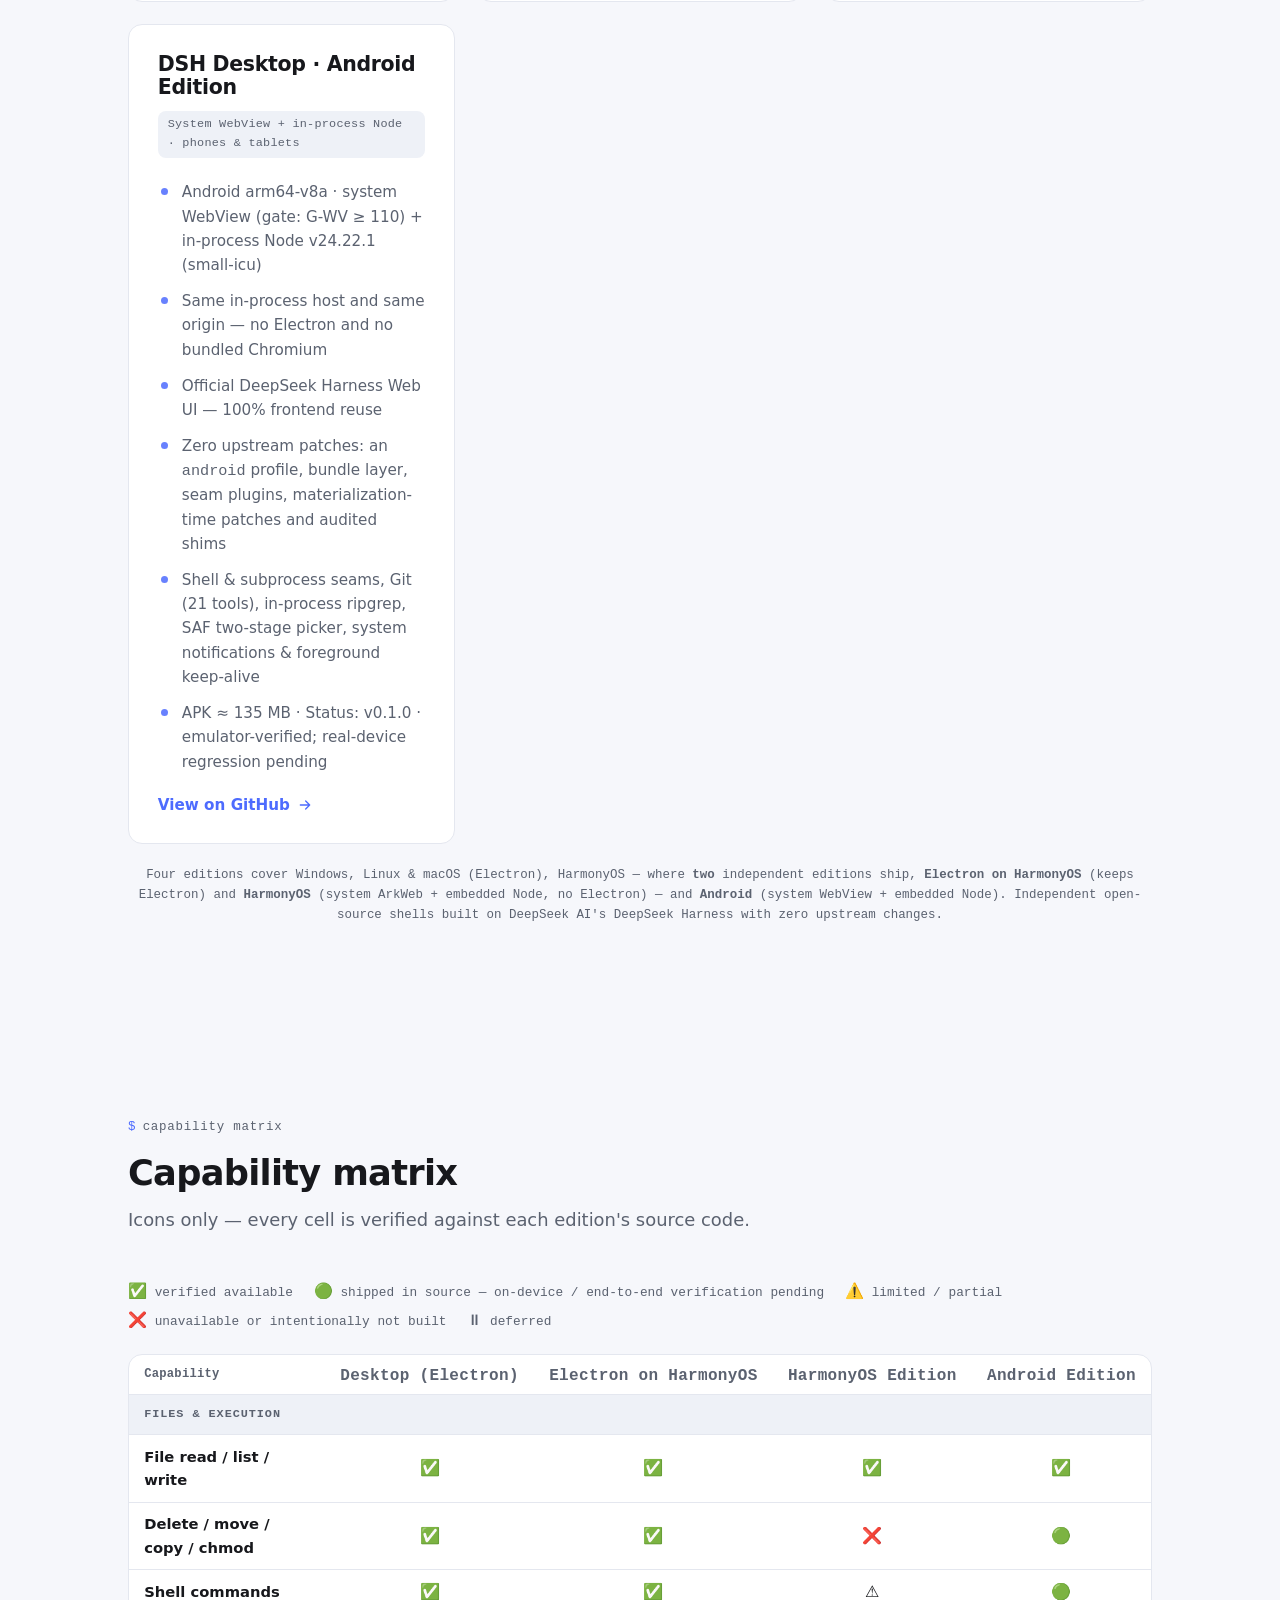
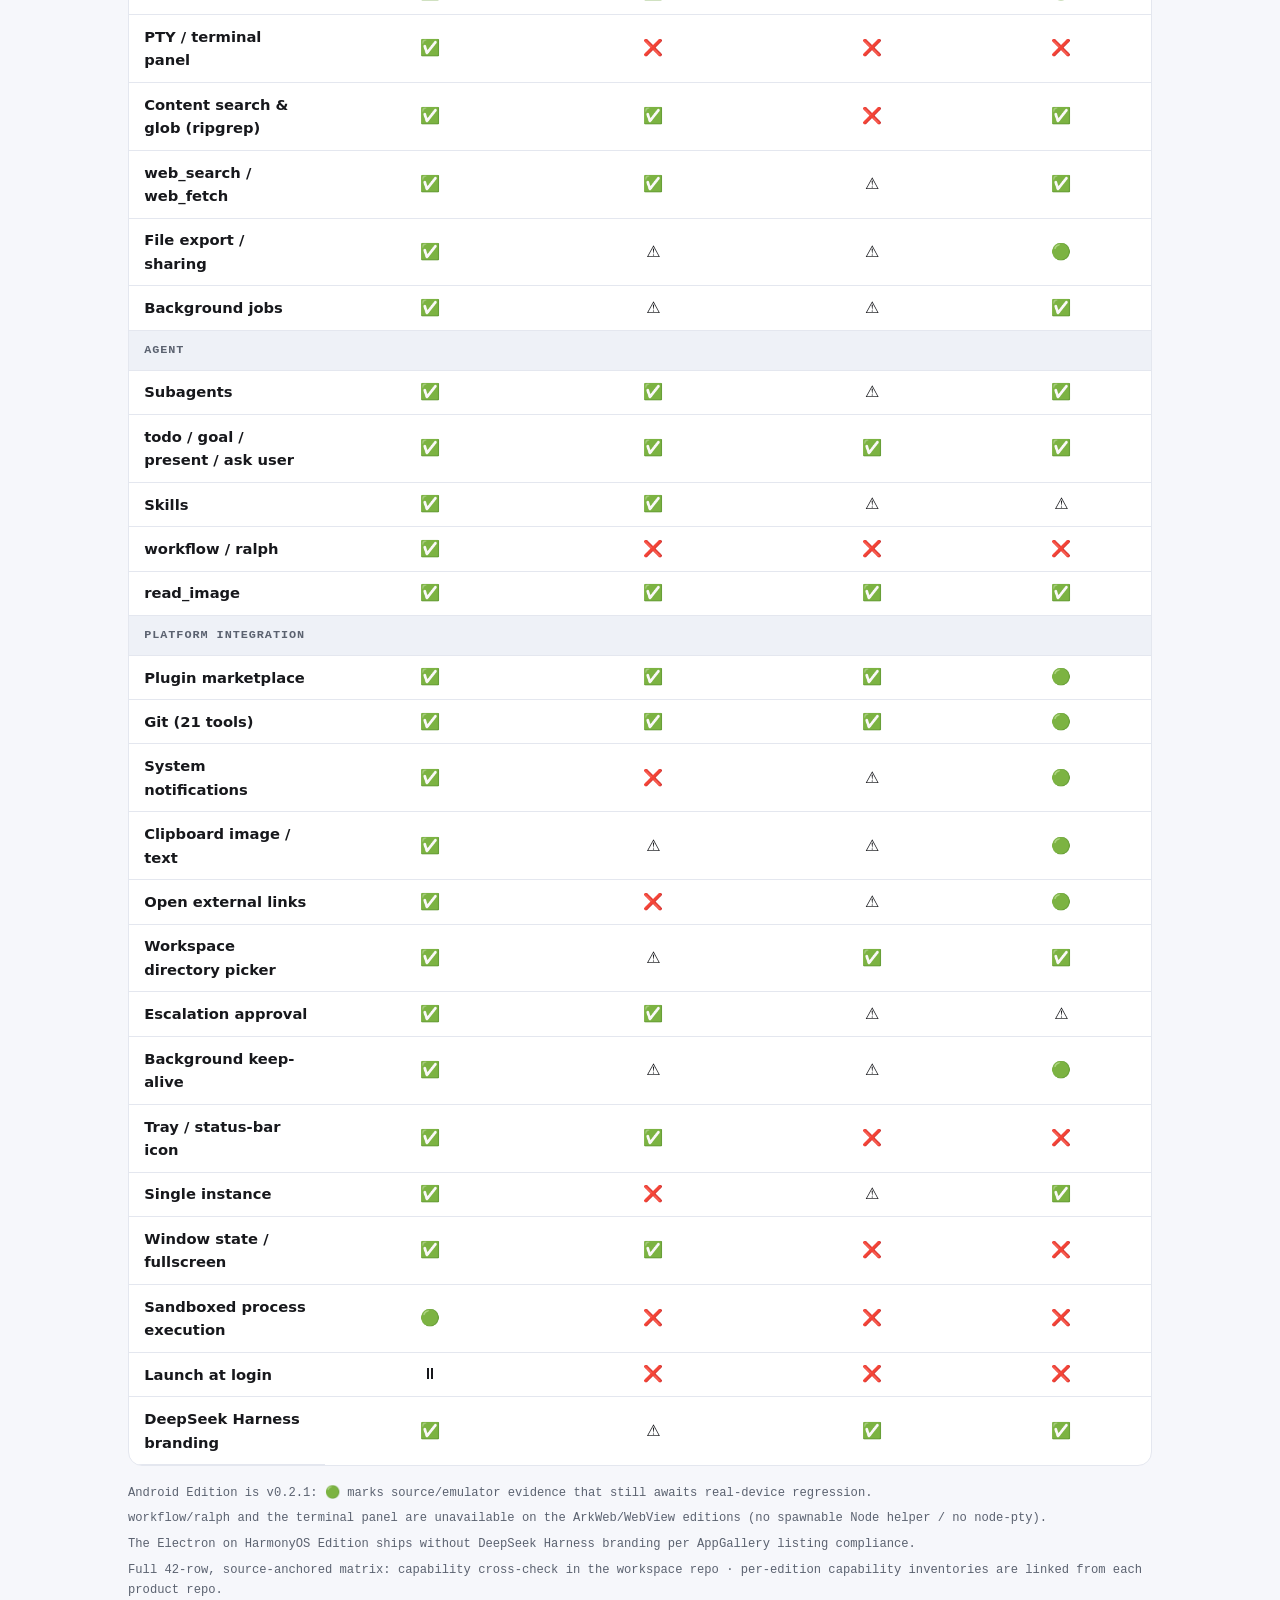
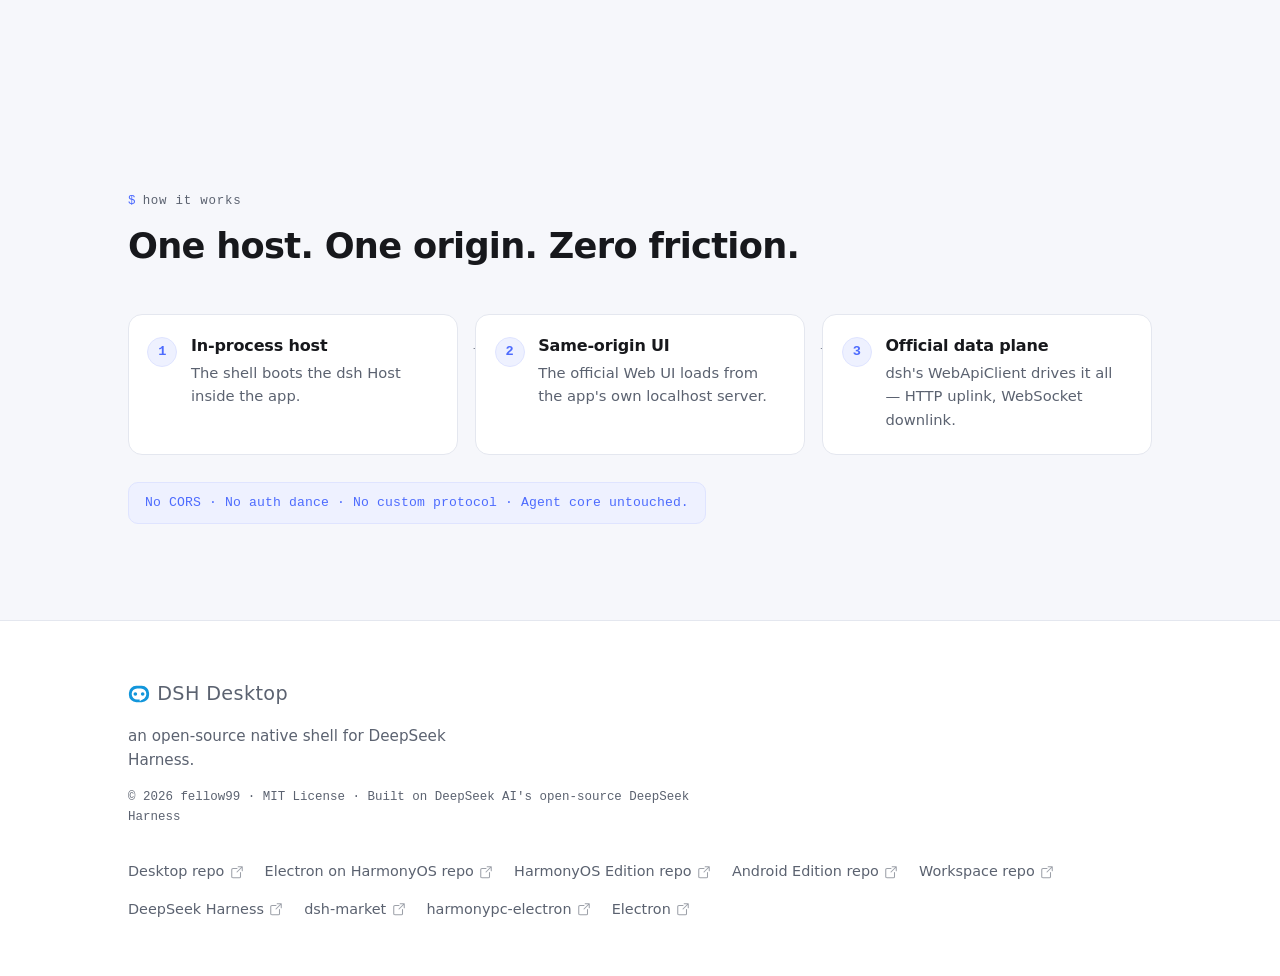
==== commit 8848bce3: "docs(website): bump dsh base to 0.2.1-rc.5 and android edition to 0.2.1 - index.html / index_zh.html" ====
--- a/index.html
+++ b/index.html
@@ -115,13 +115,13 @@
             </a>
           </div>
           <p class="trust">
-            Desktop v0.2.1 · built on dsh-v0.2.1-rc.2 · Windows / Linux / macOS installers
+            Desktop v0.2.1 · built on dsh-v0.2.1-rc.5 · Windows / Linux / macOS installers
             <br>
-            Electron on HarmonyOS<sup>(1)</sup> v0.2.1 · built on dsh-v0.2.1-rc.2 · built &amp; signed (on-device re-verification pending; 0.2.0 verified on HarmonyOS 6.1.0.135 / API 24)
+            Electron on HarmonyOS<sup>(1)</sup> v0.2.1 · built on dsh-v0.2.1-rc.5 · built &amp; signed (on-device re-verification pending; 0.2.0 verified on HarmonyOS 6.1.0.135 / API 24)
             <br>
-            HarmonyOS Edition v0.2.1 · built on dsh-v0.2.1-rc.2 · ArkWeb + in-process Node v24.2.0 · device-verified on HarmonyOS 6.1.0.135 / API 24
+            HarmonyOS Edition v0.2.1 · built on dsh-v0.2.1-rc.5 · ArkWeb + in-process Node v24.2.0 · device-verified on HarmonyOS 6.1.0.135 / API 24
             <br>
-            Android Edition v0.1.0 · built on dsh-v0.2.1-rc.2 · system WebView + in-process Node v24.22.1 · emulator-verified; real-device regression pending · APK ≈ 135 MB
+            Android Edition v0.2.1 · built on dsh-v0.2.1-rc.5 · system WebView + in-process Node v24.22.1 · emulator-verified; real-device regression pending · APK ≈ 135 MB
             <br>
             <sup>(1)</sup>Due to Huawei AppGallery listing compliance requirements, the DeepSeek Harness branding has been removed — apologies for the omission.
           </p>
@@ -202,7 +202,7 @@
               <li>Clipboard image paste</li>
               <li>Built-in plugin marketplace (<a href="https://github.com/dsh-market/dsh-market" target="_blank" rel="noopener">dsh-market</a>)</li>
               <li>Native installers: Squirrel (Windows), DMG (macOS), deb/rpm (Linux)</li>
-              <li>Status: v0.2.1 · built on dsh-v0.2.1-rc.2 · unsigned builds, no auto-update</li>
+              <li>Status: v0.2.1 · built on dsh-v0.2.1-rc.5 · unsigned builds, no auto-update</li>
             </ul>
             <a class="repo-link" href="https://github.com/fellow99/dsh-desktop" target="_blank" rel="noopener">
               View on GitHub
@@ -221,7 +221,7 @@
               <li>On-device session persistence &amp; full-text search</li>
               <li>Built-in plugin marketplace (<a href="https://github.com/dsh-market/dsh-market" target="_blank" rel="noopener">dsh-market</a>)</li>
               <li>Debug-signed HAP for local development; release signing targets AppGallery</li>
-              <li>Status: v0.2.1 · built on dsh-v0.2.1-rc.2 · built &amp; signed; 0.2.0 verified on device, 0.2.1 re-verification pending</li>
+              <li>Status: v0.2.1 · built on dsh-v0.2.1-rc.5 · built &amp; signed; 0.2.0 verified on device, 0.2.1 re-verification pending</li>
             </ul>
             <a class="repo-link" href="https://github.com/fellow99/dsh-desktop-hos" target="_blank" rel="noopener">
               View on GitHub
@@ -339,7 +339,7 @@
         </div>
 
         <div class="cap-note">
-          <span>Android Edition is v0.1.0: 🟢 marks source/emulator evidence that still awaits real-device regression.</span>
+          <span>Android Edition is v0.2.1: 🟢 marks source/emulator evidence that still awaits real-device regression.</span>
           <span>workflow/ralph and the terminal panel are unavailable on the ArkWeb/WebView editions (no spawnable Node helper / no node-pty).</span>
           <span>The Electron on HarmonyOS Edition ships without DeepSeek Harness branding per AppGallery listing compliance.</span>
           <span>Full 42-row, source-anchored matrix: <a href="https://github.com/fellow99/deepseek-harness-workspace/blob/main/docs/%E8%83%BD%E5%8A%9B%E5%AF%B9%E7%85%A7%E6%B8%85%E5%8D%95.md" target="_blank" rel="noopener">capability cross-check in the workspace repo</a> · per-edition capability inventories are linked from each product repo.</span>
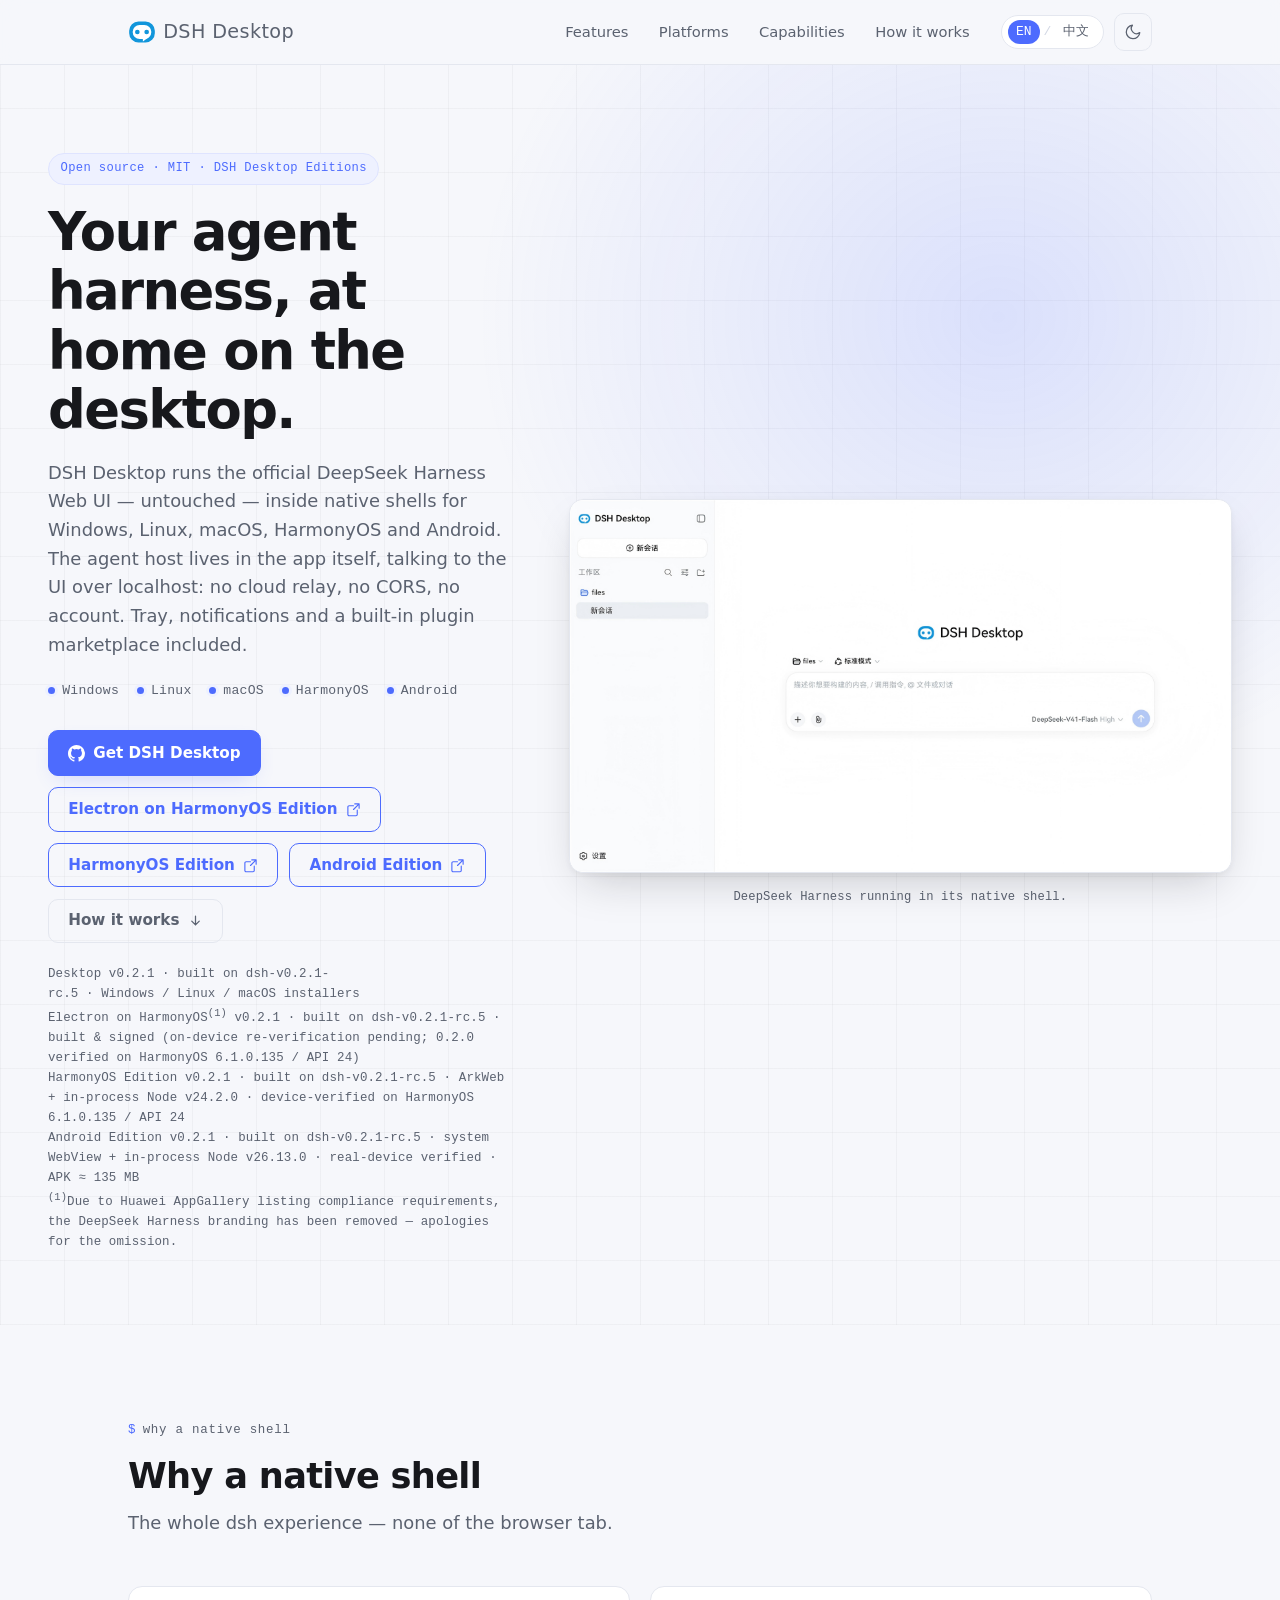
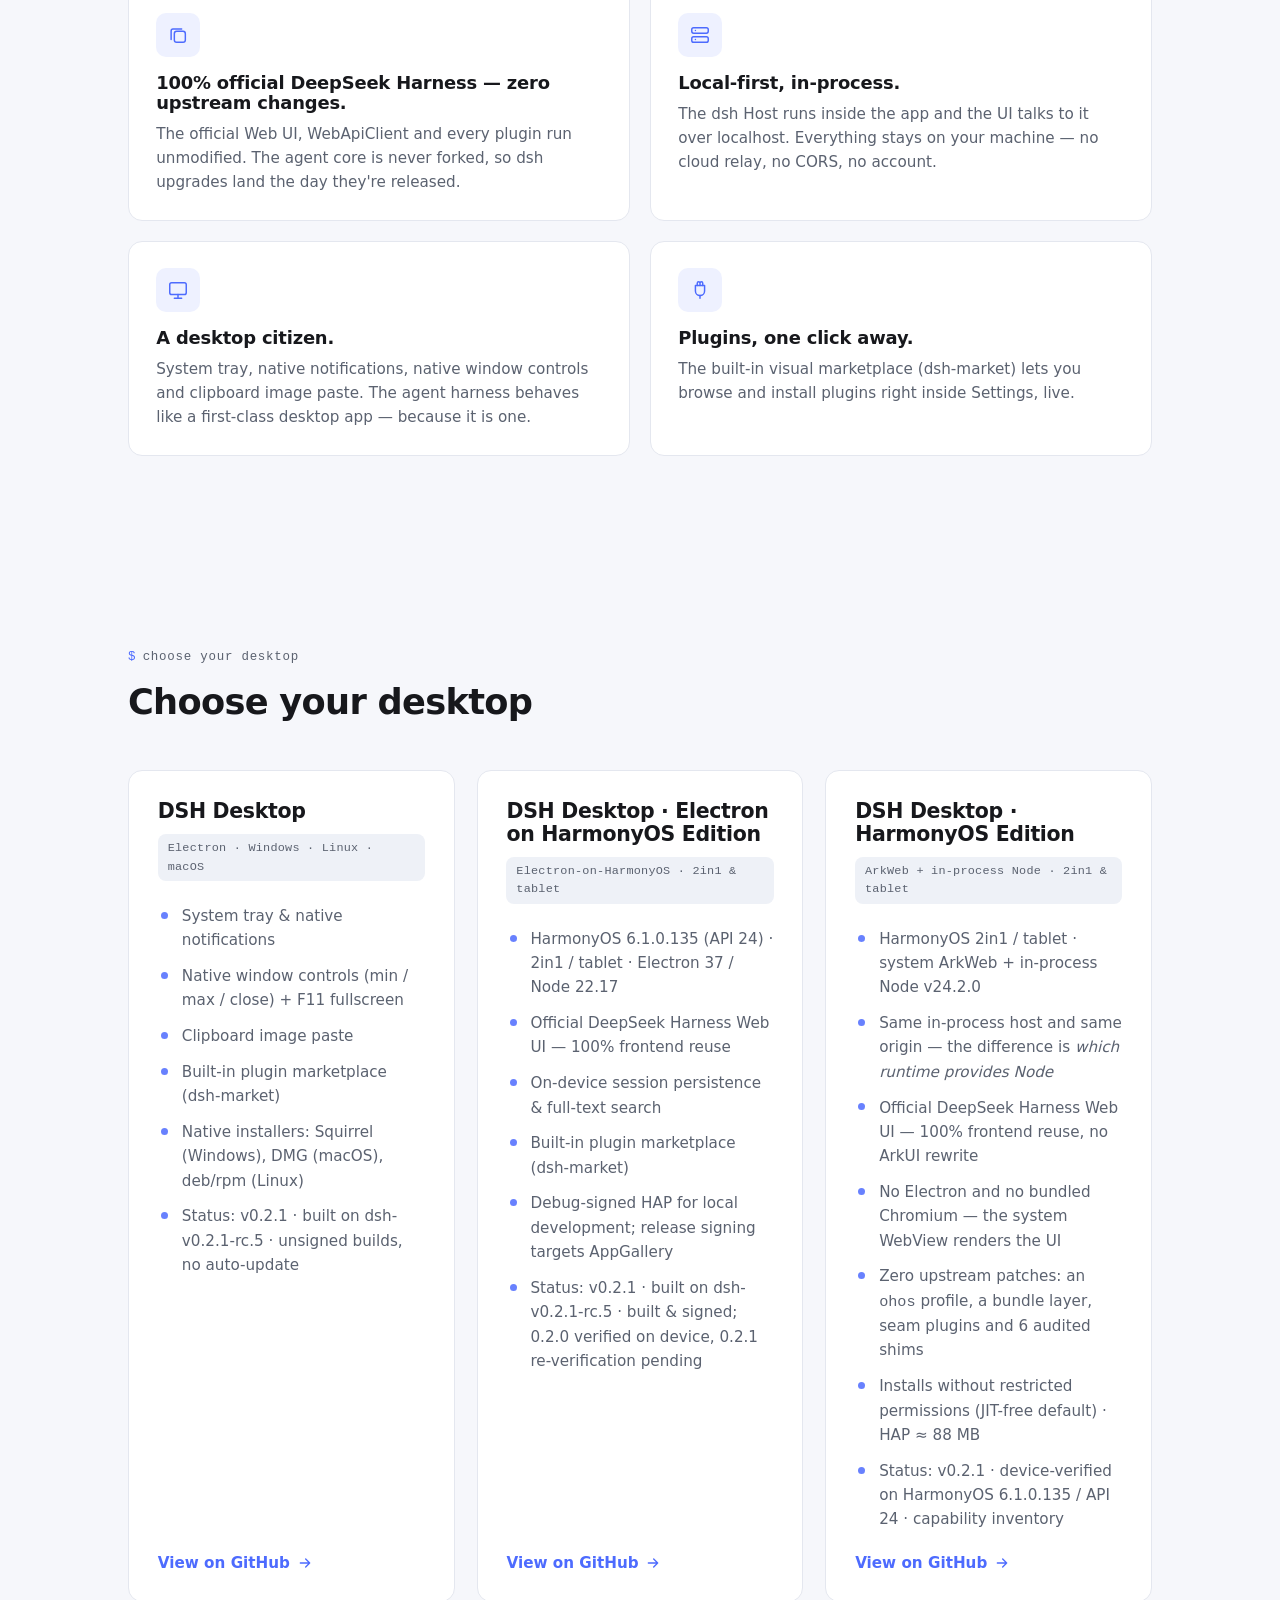
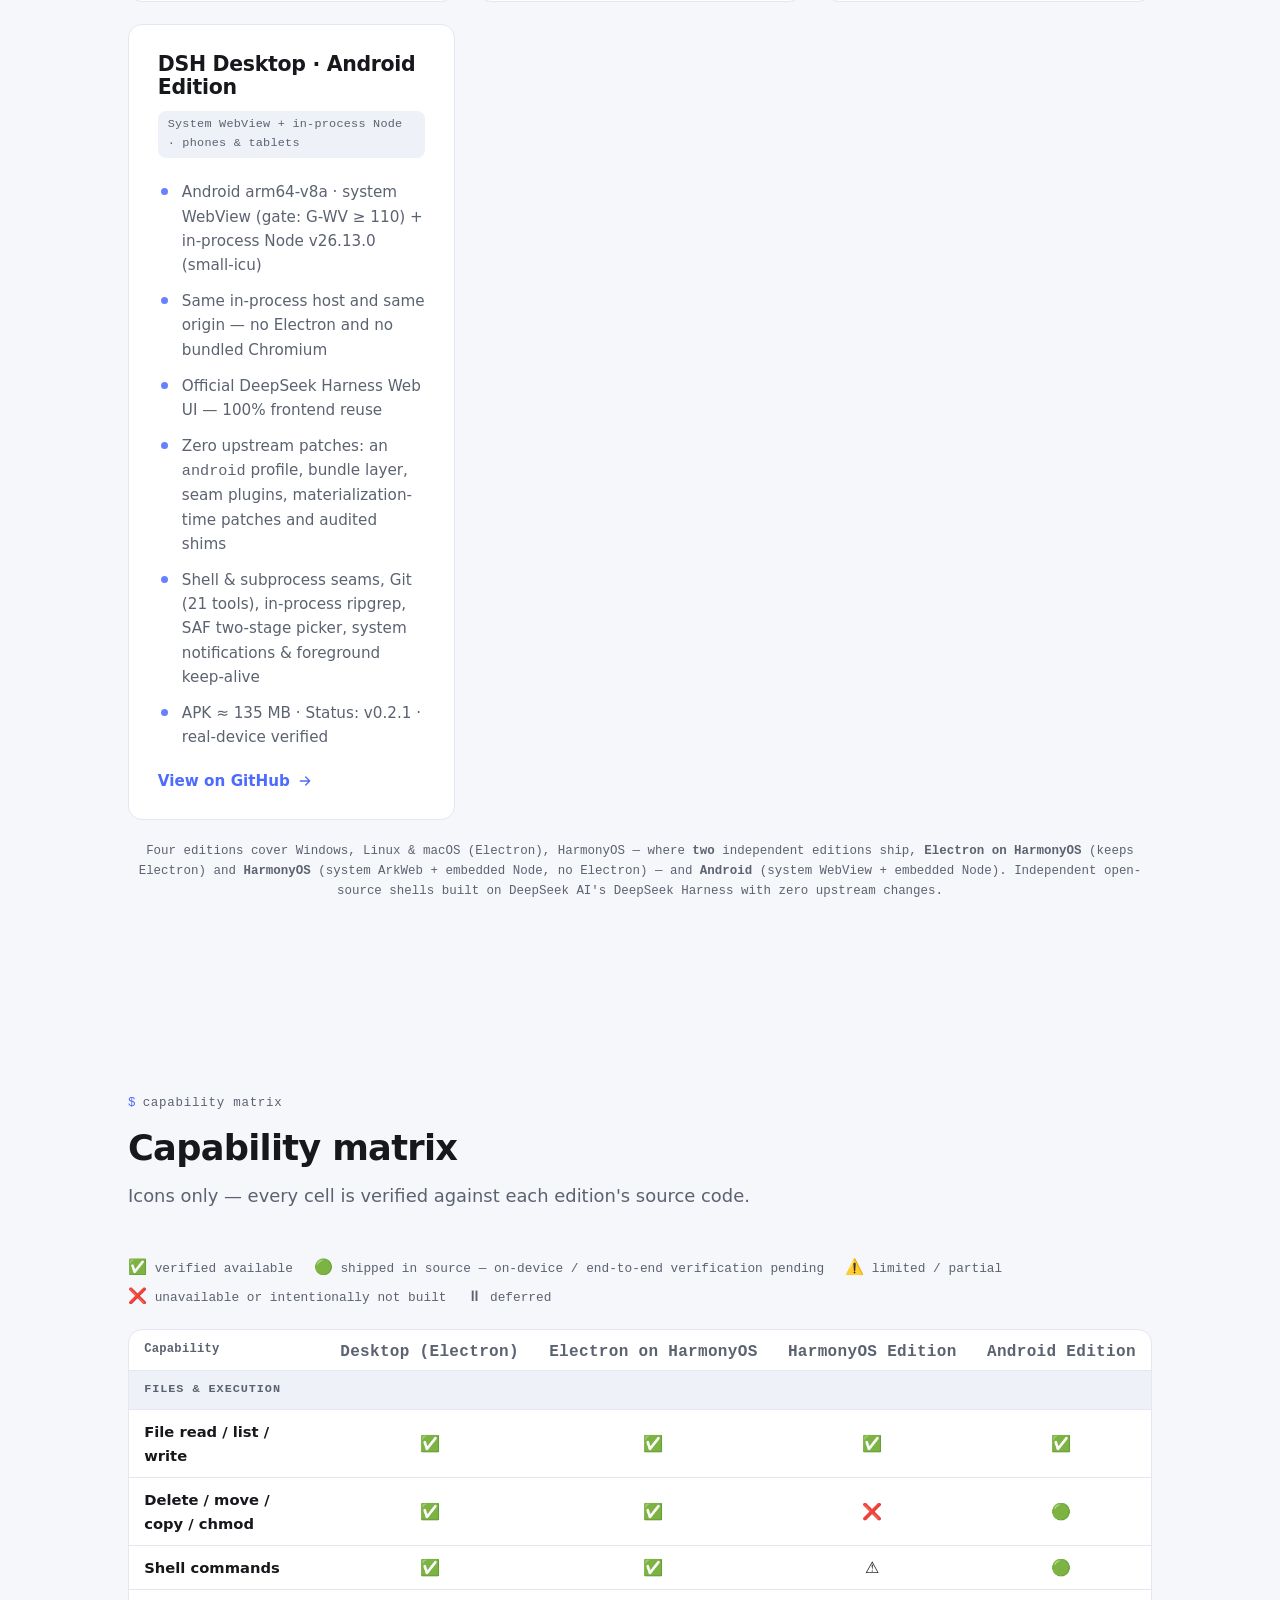
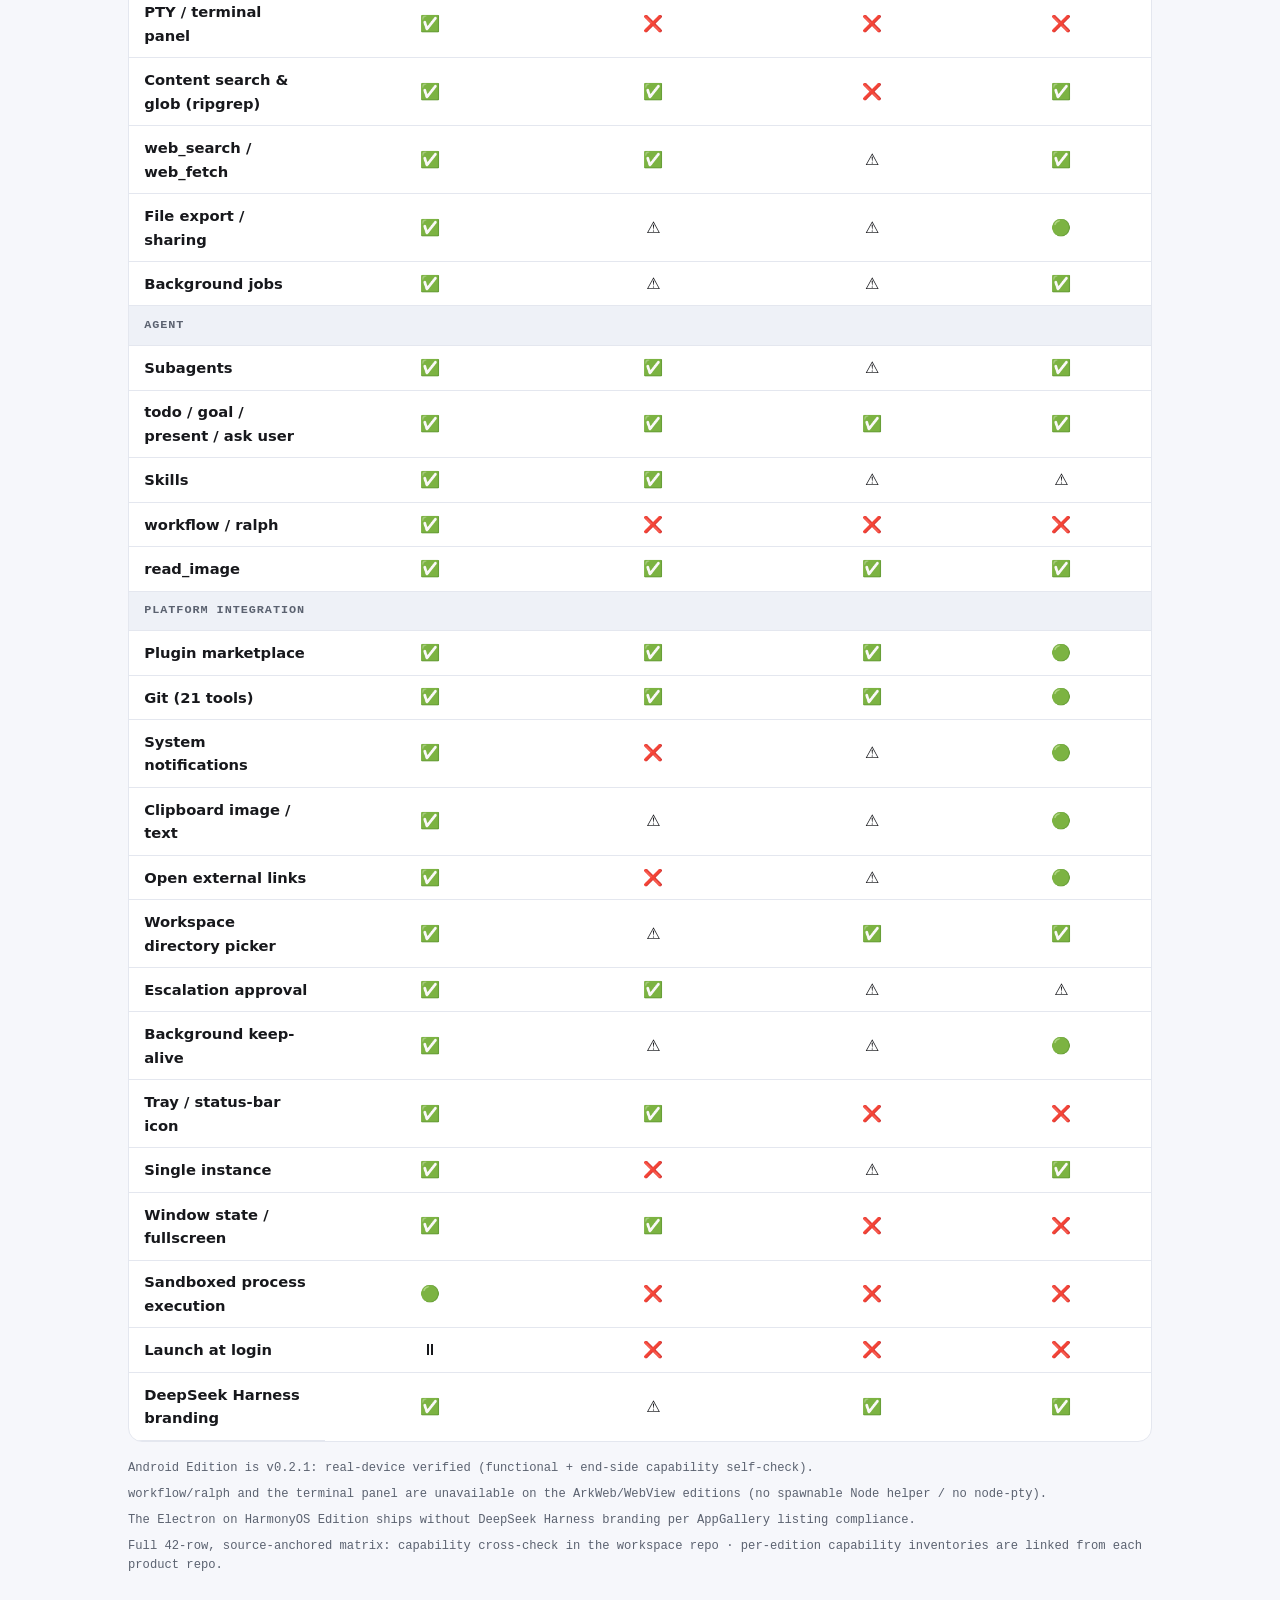
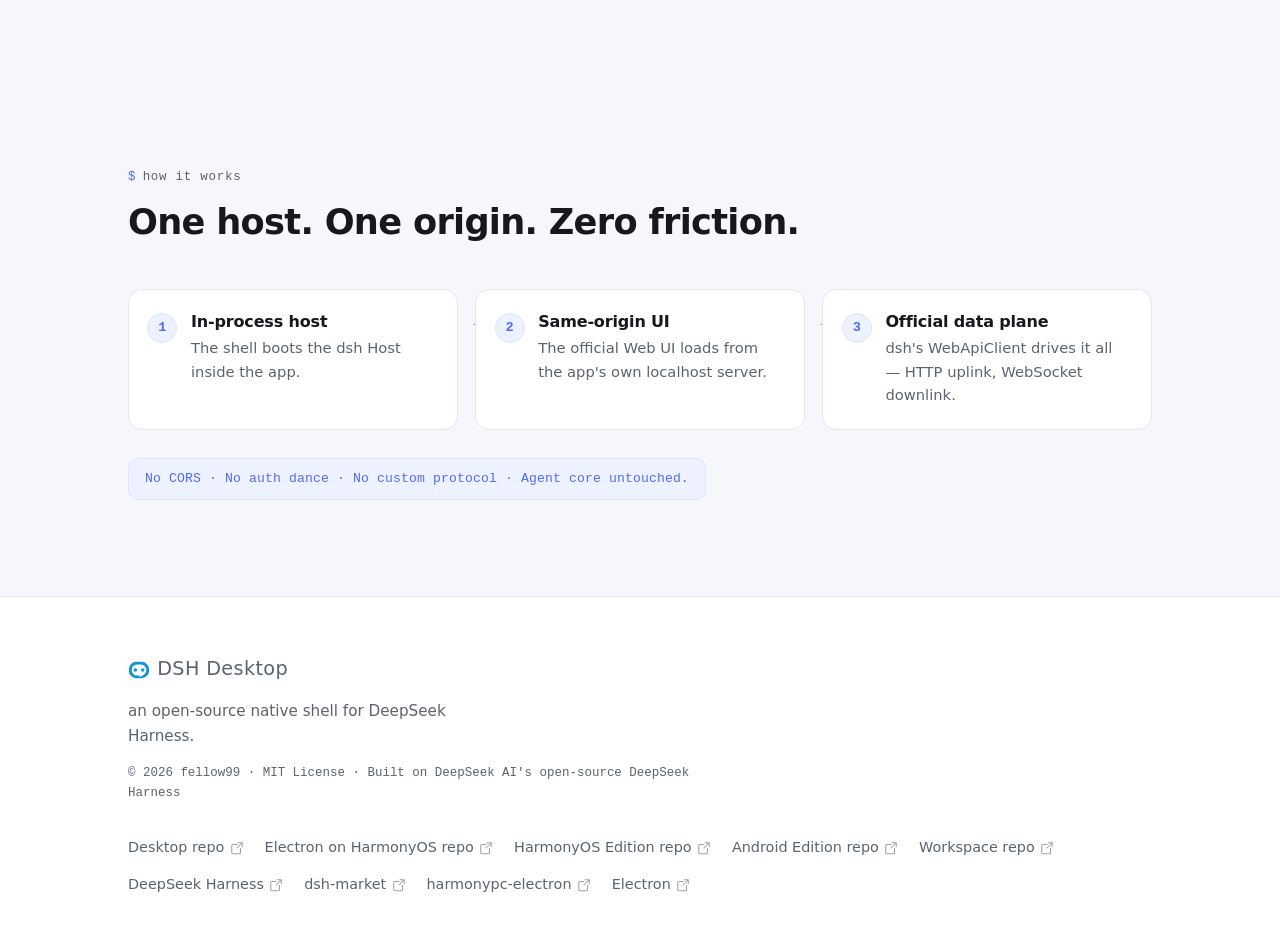
==== commit 7de390ce: "docs(website): align android edition to rc.5/26.13.0 and mark real-device verified - Android Edition" ====
--- a/index.html
+++ b/index.html
@@ -121,7 +121,7 @@
             <br>
             HarmonyOS Edition v0.2.1 · built on dsh-v0.2.1-rc.5 · ArkWeb + in-process Node v24.2.0 · device-verified on HarmonyOS 6.1.0.135 / API 24
             <br>
-            Android Edition v0.2.1 · built on dsh-v0.2.1-rc.5 · system WebView + in-process Node v24.22.1 · emulator-verified; real-device regression pending · APK ≈ 135 MB
+            Android Edition v0.2.1 · built on dsh-v0.2.1-rc.5 · system WebView + in-process Node v26.13.0 · real-device verified · APK ≈ 135 MB
             <br>
             <sup>(1)</sup>Due to Huawei AppGallery listing compliance requirements, the DeepSeek Harness branding has been removed — apologies for the omission.
           </p>
@@ -255,12 +255,12 @@
               <span class="platform-tag">System WebView + in-process Node · phones &amp; tablets</span>
             </div>
             <ul class="bullet-list">
-              <li>Android arm64-v8a · system WebView (gate: G-WV ≥ 110) + in-process Node v24.22.1 (small-icu)</li>
+              <li>Android arm64-v8a · system WebView (gate: G-WV ≥ 110) + in-process Node v26.13.0 (small-icu)</li>
               <li>Same in-process host and same origin — no Electron and no bundled Chromium</li>
               <li>Official DeepSeek Harness Web UI — 100% frontend reuse</li>
               <li>Zero upstream patches: an <code>android</code> profile, bundle layer, seam plugins, materialization-time patches and audited shims</li>
               <li>Shell &amp; subprocess seams, Git (21 tools), in-process ripgrep, SAF two-stage picker, system notifications &amp; foreground keep-alive</li>
-              <li>APK ≈ 135 MB · Status: v0.1.0 · emulator-verified; real-device regression pending</li>
+              <li>APK ≈ 135 MB · Status: v0.2.1 · real-device verified</li>
             </ul>
             <a class="repo-link" href="https://github.com/fellow99/dsh-desktop-android" target="_blank" rel="noopener">
               View on GitHub
@@ -339,7 +339,7 @@
         </div>
 
         <div class="cap-note">
-          <span>Android Edition is v0.2.1: 🟢 marks source/emulator evidence that still awaits real-device regression.</span>
+          <span>Android Edition is v0.2.1: real-device verified (functional + end-side capability self-check).</span>
           <span>workflow/ralph and the terminal panel are unavailable on the ArkWeb/WebView editions (no spawnable Node helper / no node-pty).</span>
           <span>The Electron on HarmonyOS Edition ships without DeepSeek Harness branding per AppGallery listing compliance.</span>
           <span>Full 42-row, source-anchored matrix: <a href="https://github.com/fellow99/deepseek-harness-workspace/blob/main/docs/%E8%83%BD%E5%8A%9B%E5%AF%B9%E7%85%A7%E6%B8%85%E5%8D%95.md" target="_blank" rel="noopener">capability cross-check in the workspace repo</a> · per-edition capability inventories are linked from each product repo.</span>
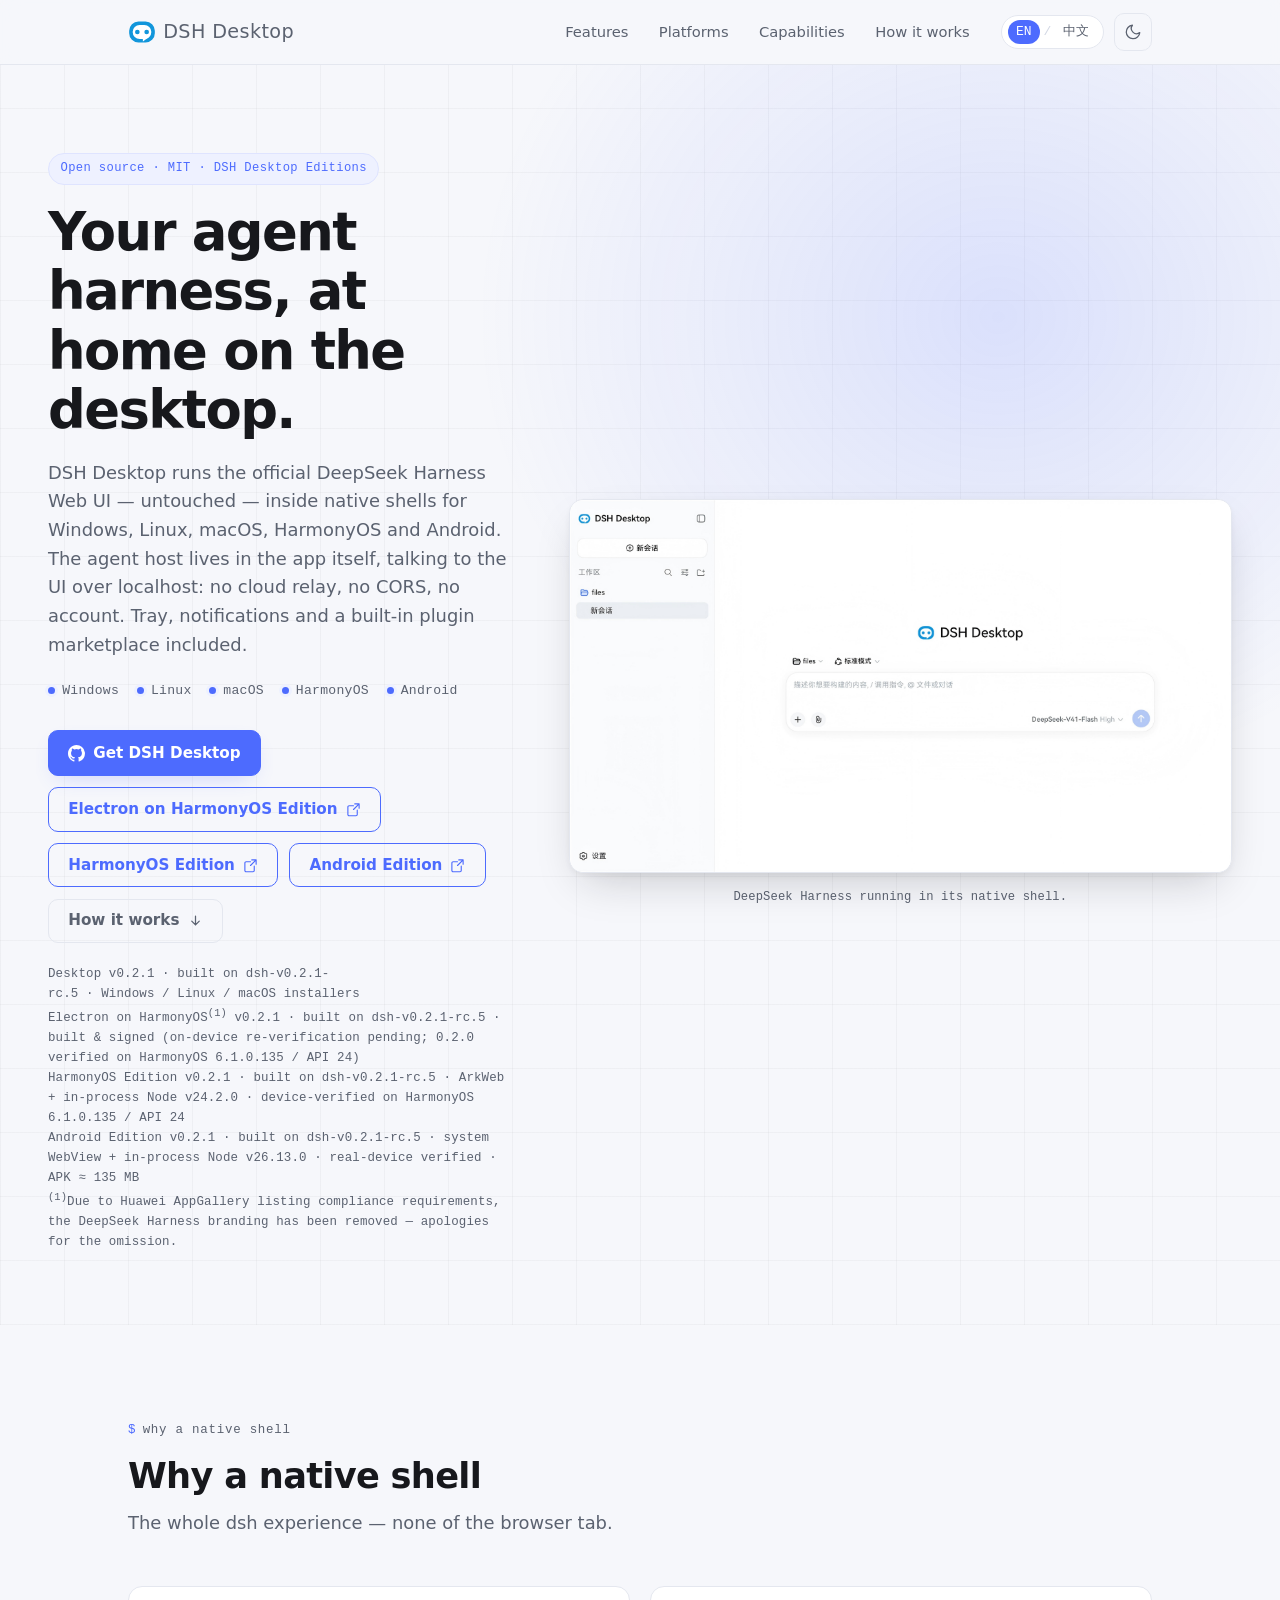
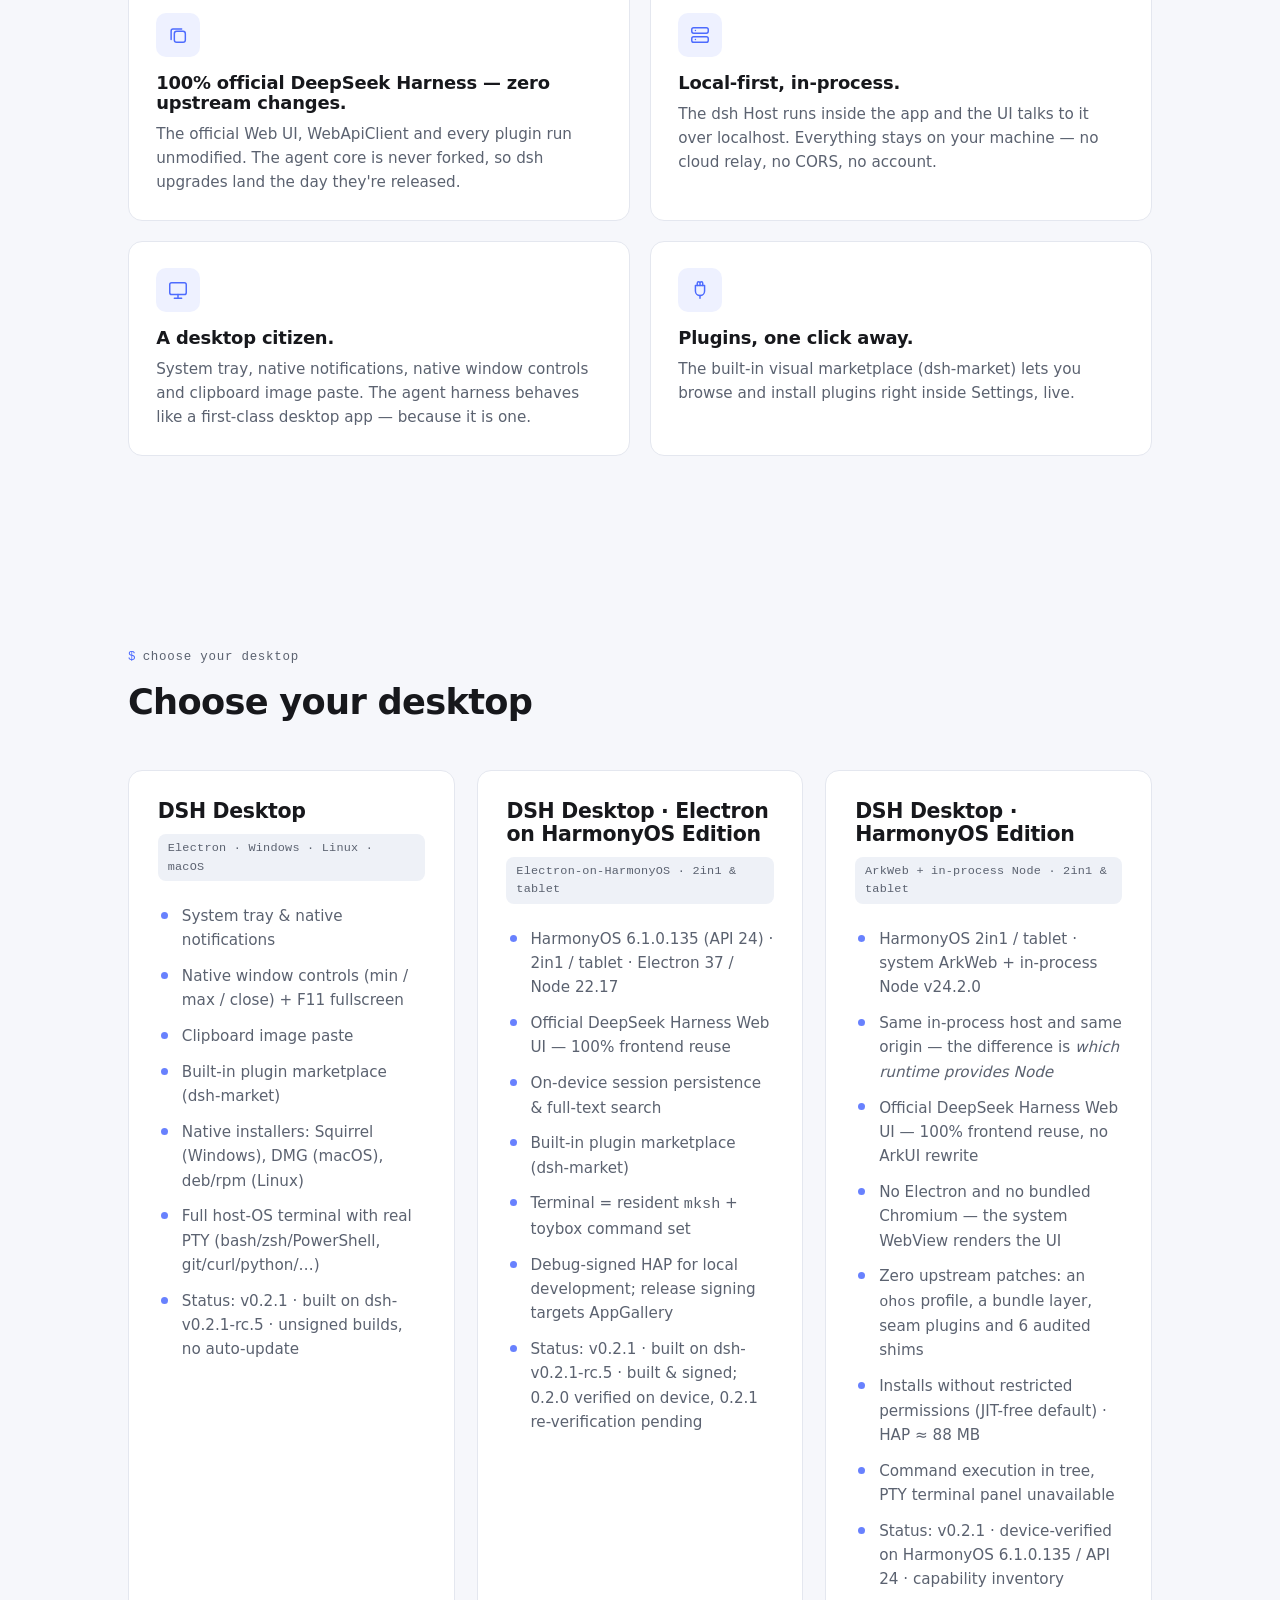
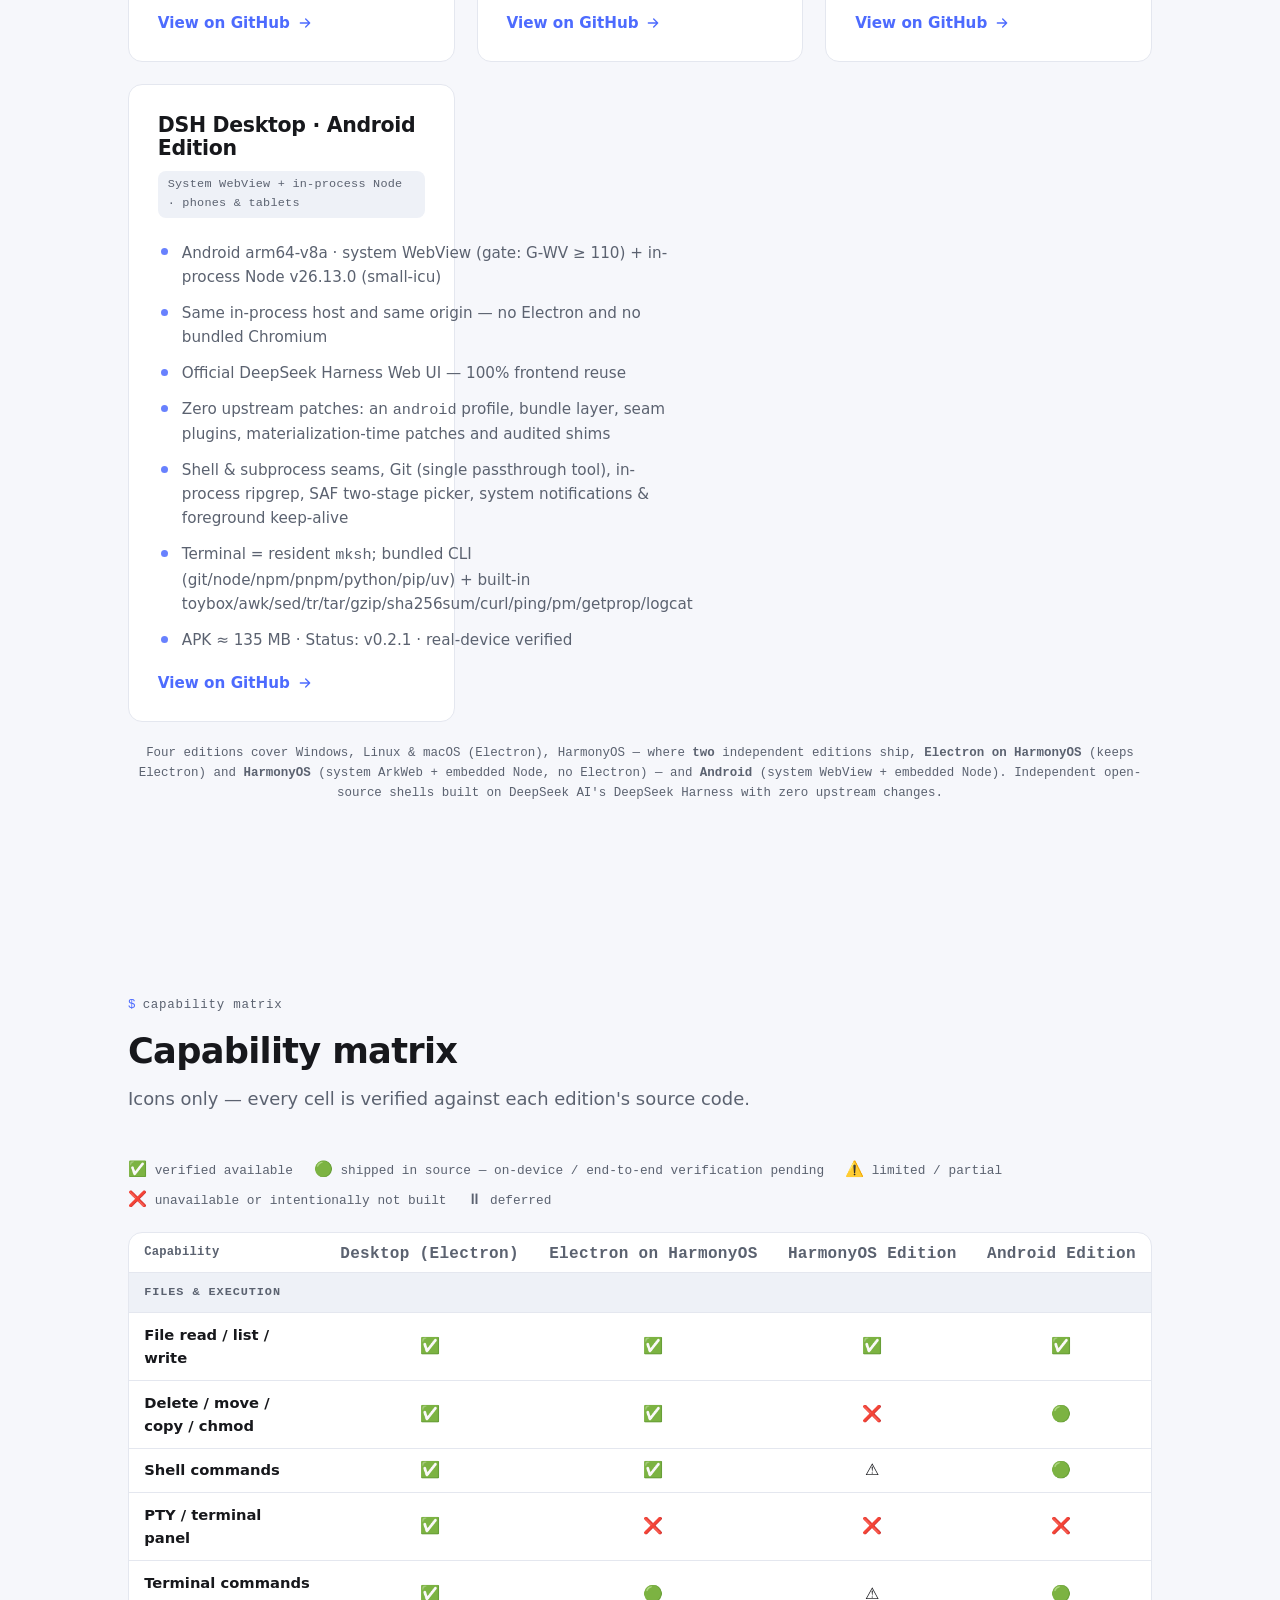
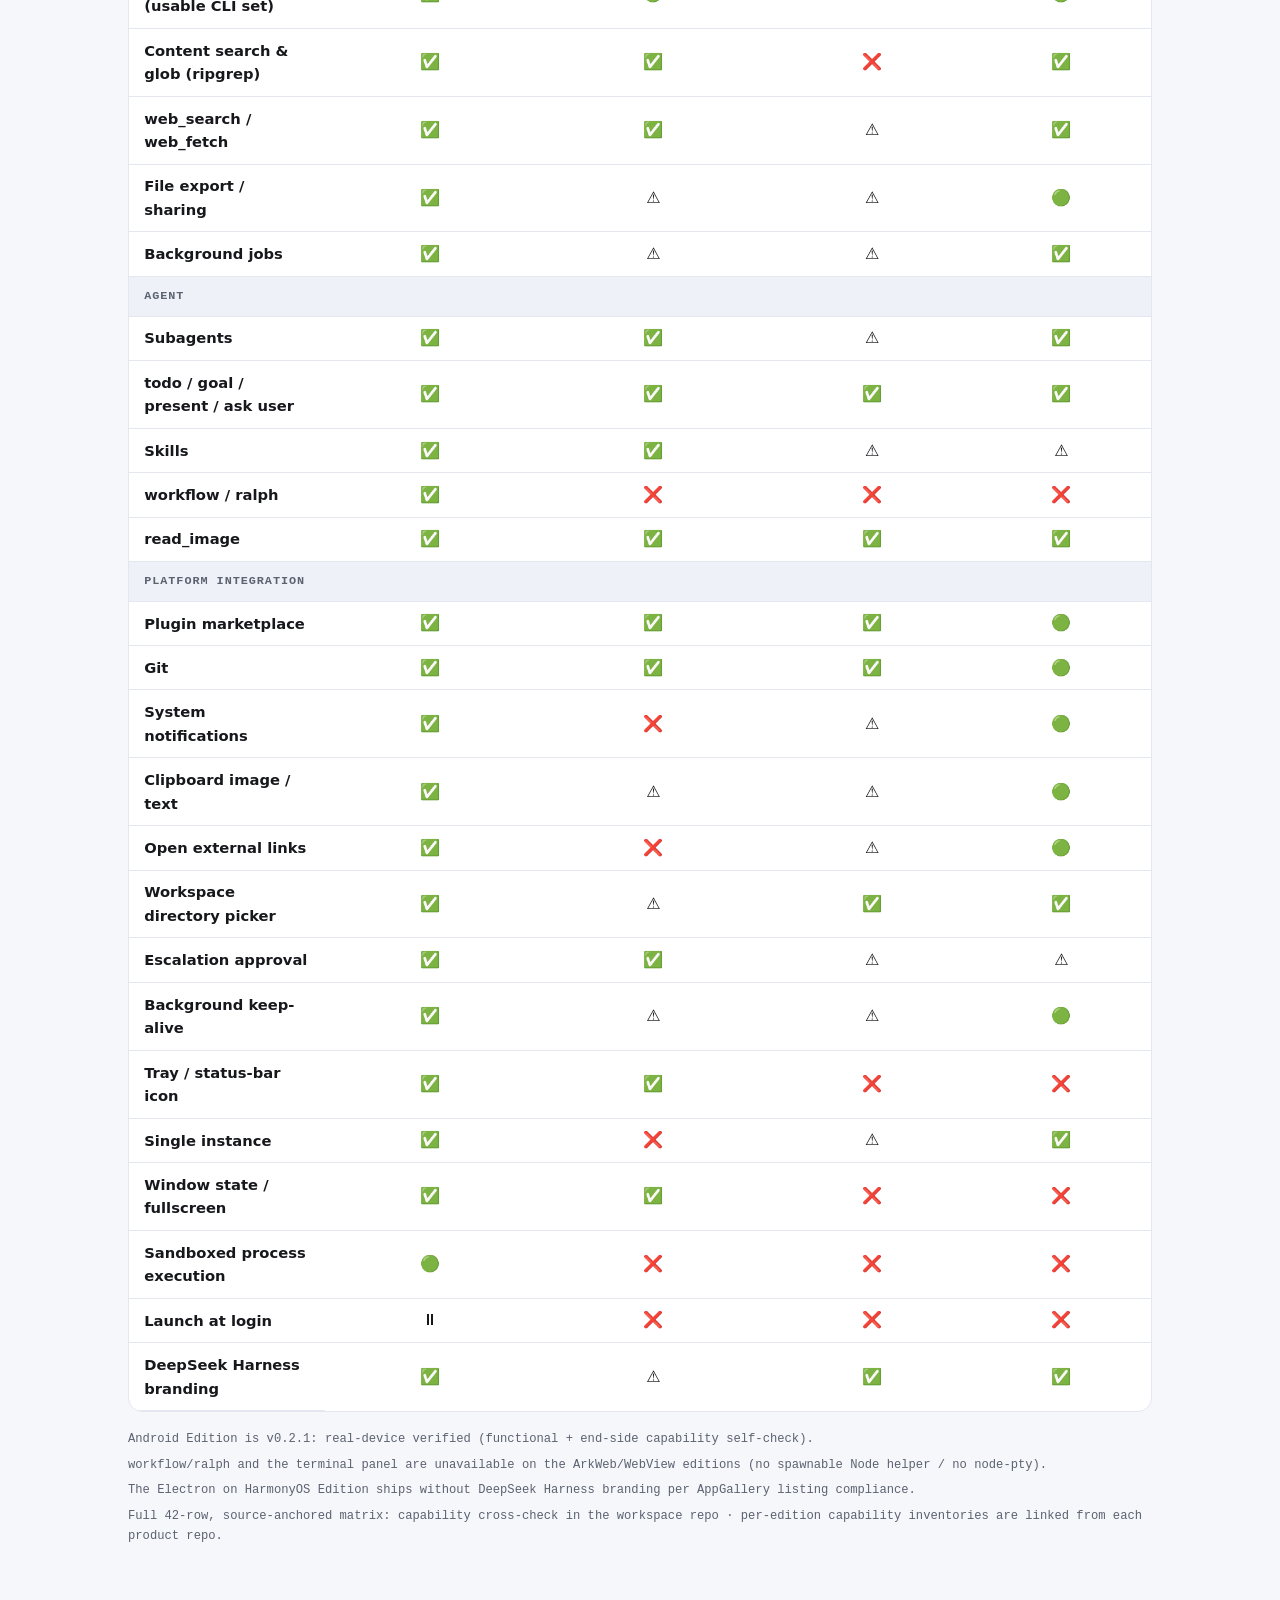
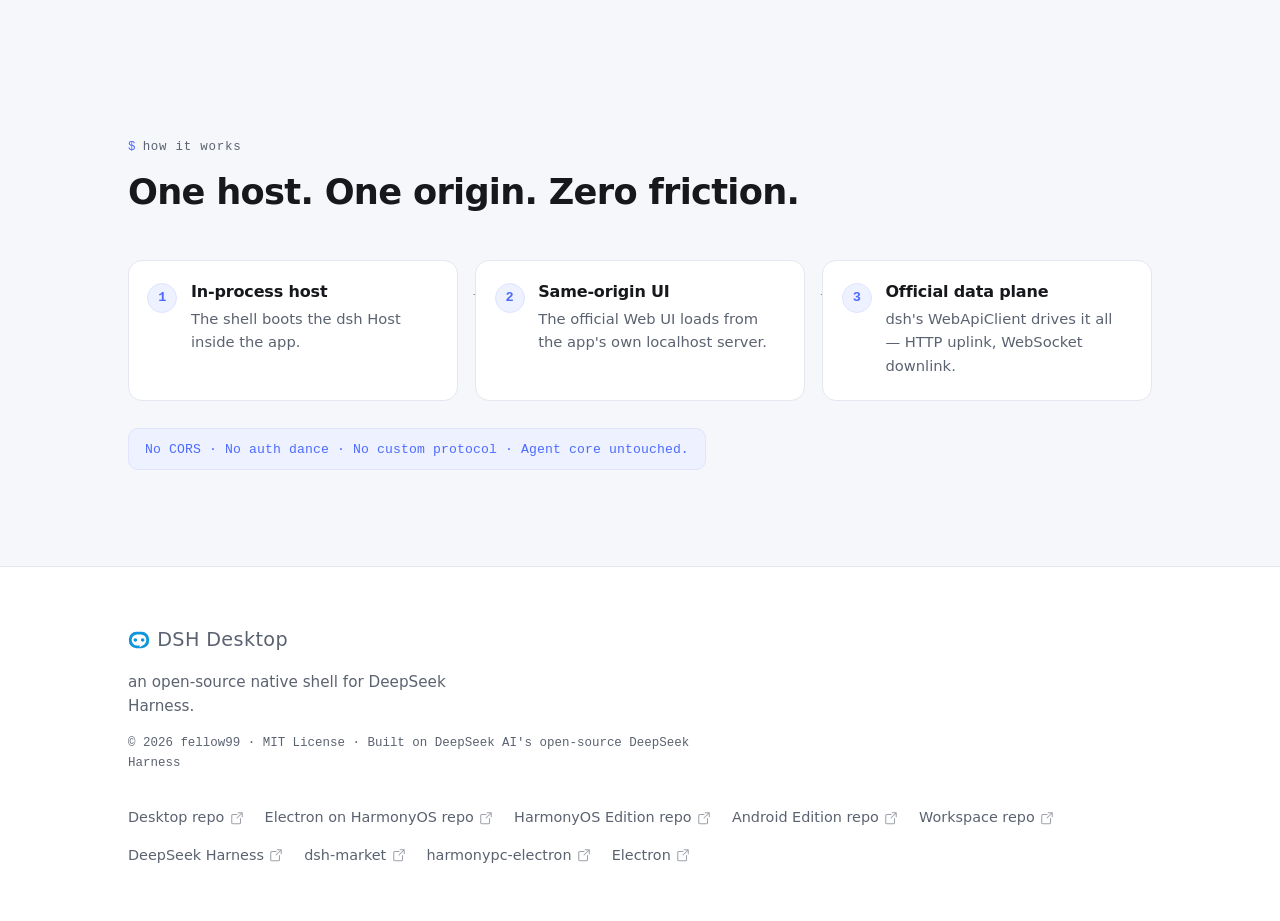
==== commit f781a001: "docs(site): add terminal-command capability to cards and matrix Add a per-edition 'Terminal commands" ====
--- a/index.html
+++ b/index.html
@@ -202,6 +202,7 @@
               <li>Clipboard image paste</li>
               <li>Built-in plugin marketplace (<a href="https://github.com/dsh-market/dsh-market" target="_blank" rel="noopener">dsh-market</a>)</li>
               <li>Native installers: Squirrel (Windows), DMG (macOS), deb/rpm (Linux)</li>
+              <li>Full host-OS terminal with real PTY (bash/zsh/PowerShell, git/curl/python/…)</li>
               <li>Status: v0.2.1 · built on dsh-v0.2.1-rc.5 · unsigned builds, no auto-update</li>
             </ul>
             <a class="repo-link" href="https://github.com/fellow99/dsh-desktop" target="_blank" rel="noopener">
@@ -220,6 +221,7 @@
               <li>Official DeepSeek Harness Web UI — 100% frontend reuse</li>
               <li>On-device session persistence &amp; full-text search</li>
               <li>Built-in plugin marketplace (<a href="https://github.com/dsh-market/dsh-market" target="_blank" rel="noopener">dsh-market</a>)</li>
+              <li>Terminal = resident <code>mksh</code> + toybox command set</li>
               <li>Debug-signed HAP for local development; release signing targets AppGallery</li>
               <li>Status: v0.2.1 · built on dsh-v0.2.1-rc.5 · built &amp; signed; 0.2.0 verified on device, 0.2.1 re-verification pending</li>
             </ul>
@@ -241,6 +243,7 @@
               <li>No Electron and no bundled Chromium — the system WebView renders the UI</li>
               <li>Zero upstream patches: an <code>ohos</code> profile, a bundle layer, seam plugins and 6 audited shims</li>
               <li>Installs without restricted permissions (JIT-free default) · HAP ≈ 88 MB</li>
+              <li>Command execution in tree, PTY terminal panel unavailable</li>
               <li>Status: v0.2.1 · device-verified on HarmonyOS 6.1.0.135 / API 24 · <a href="https://github.com/fellow99/dsh-desktop-ark/blob/main/docs/%E9%B8%BF%E8%92%99%E7%8E%AF%E5%A2%83%E8%83%BD%E5%8A%9B%E6%B8%85%E5%8D%95-0.2.1.md" target="_blank" rel="noopener">capability inventory</a></li>
             </ul>
             <a class="repo-link" href="https://github.com/fellow99/dsh-desktop-ark" target="_blank" rel="noopener">
@@ -259,7 +262,8 @@
               <li>Same in-process host and same origin — no Electron and no bundled Chromium</li>
               <li>Official DeepSeek Harness Web UI — 100% frontend reuse</li>
               <li>Zero upstream patches: an <code>android</code> profile, bundle layer, seam plugins, materialization-time patches and audited shims</li>
-              <li>Shell &amp; subprocess seams, Git (21 tools), in-process ripgrep, SAF two-stage picker, system notifications &amp; foreground keep-alive</li>
+              <li>Shell &amp; subprocess seams, Git (single passthrough tool), in-process ripgrep, SAF two-stage picker, system notifications &amp; foreground keep-alive</li>
+              <li>Terminal = resident <code>mksh</code>; bundled CLI (git/node/npm/pnpm/python/pip/uv) + built-in toybox/awk/sed/tr/tar/gzip/sha256sum/curl/ping/pm/getprop/logcat</li>
               <li>APK ≈ 135 MB · Status: v0.2.1 · real-device verified</li>
             </ul>
             <a class="repo-link" href="https://github.com/fellow99/dsh-desktop-android" target="_blank" rel="noopener">
@@ -307,6 +311,7 @@
               <tr><th scope="row">Delete / move / copy / chmod</th><td class="cap-glyph">✅</td><td class="cap-glyph">✅</td><td class="cap-glyph">❌</td><td class="cap-glyph">🟢</td></tr>
               <tr><th scope="row">Shell commands</th><td class="cap-glyph">✅</td><td class="cap-glyph">✅</td><td class="cap-glyph">⚠️</td><td class="cap-glyph">🟢</td></tr>
               <tr><th scope="row">PTY / terminal panel</th><td class="cap-glyph">✅</td><td class="cap-glyph">❌</td><td class="cap-glyph">❌</td><td class="cap-glyph">❌</td></tr>
+              <tr><th scope="row">Terminal commands (usable CLI set)</th><td class="cap-glyph">✅</td><td class="cap-glyph">🟢</td><td class="cap-glyph">⚠️</td><td class="cap-glyph">🟢</td></tr>
               <tr><th scope="row">Content search &amp; glob (ripgrep)</th><td class="cap-glyph">✅</td><td class="cap-glyph">✅</td><td class="cap-glyph">❌</td><td class="cap-glyph">✅</td></tr>
               <tr><th scope="row">web_search / web_fetch</th><td class="cap-glyph">✅</td><td class="cap-glyph">✅</td><td class="cap-glyph">⚠️</td><td class="cap-glyph">✅</td></tr>
               <tr><th scope="row">File export / sharing</th><td class="cap-glyph">✅</td><td class="cap-glyph">⚠️</td><td class="cap-glyph">⚠️</td><td class="cap-glyph">🟢</td></tr>
@@ -321,7 +326,7 @@
 
               <tr class="cap-group"><td colspan="5">Platform integration</td></tr>
               <tr><th scope="row">Plugin marketplace</th><td class="cap-glyph">✅</td><td class="cap-glyph">✅</td><td class="cap-glyph">✅</td><td class="cap-glyph">🟢</td></tr>
-              <tr><th scope="row">Git (21 tools)</th><td class="cap-glyph">✅</td><td class="cap-glyph">✅</td><td class="cap-glyph">✅</td><td class="cap-glyph">🟢</td></tr>
+              <tr><th scope="row">Git</th><td class="cap-glyph">✅</td><td class="cap-glyph">✅</td><td class="cap-glyph">✅</td><td class="cap-glyph">🟢</td></tr>
               <tr><th scope="row">System notifications</th><td class="cap-glyph">✅</td><td class="cap-glyph">❌</td><td class="cap-glyph">⚠️</td><td class="cap-glyph">🟢</td></tr>
               <tr><th scope="row">Clipboard image / text</th><td class="cap-glyph">✅</td><td class="cap-glyph">⚠️</td><td class="cap-glyph">⚠️</td><td class="cap-glyph">🟢</td></tr>
               <tr><th scope="row">Open external links</th><td class="cap-glyph">✅</td><td class="cap-glyph">❌</td><td class="cap-glyph">⚠️</td><td class="cap-glyph">🟢</td></tr>
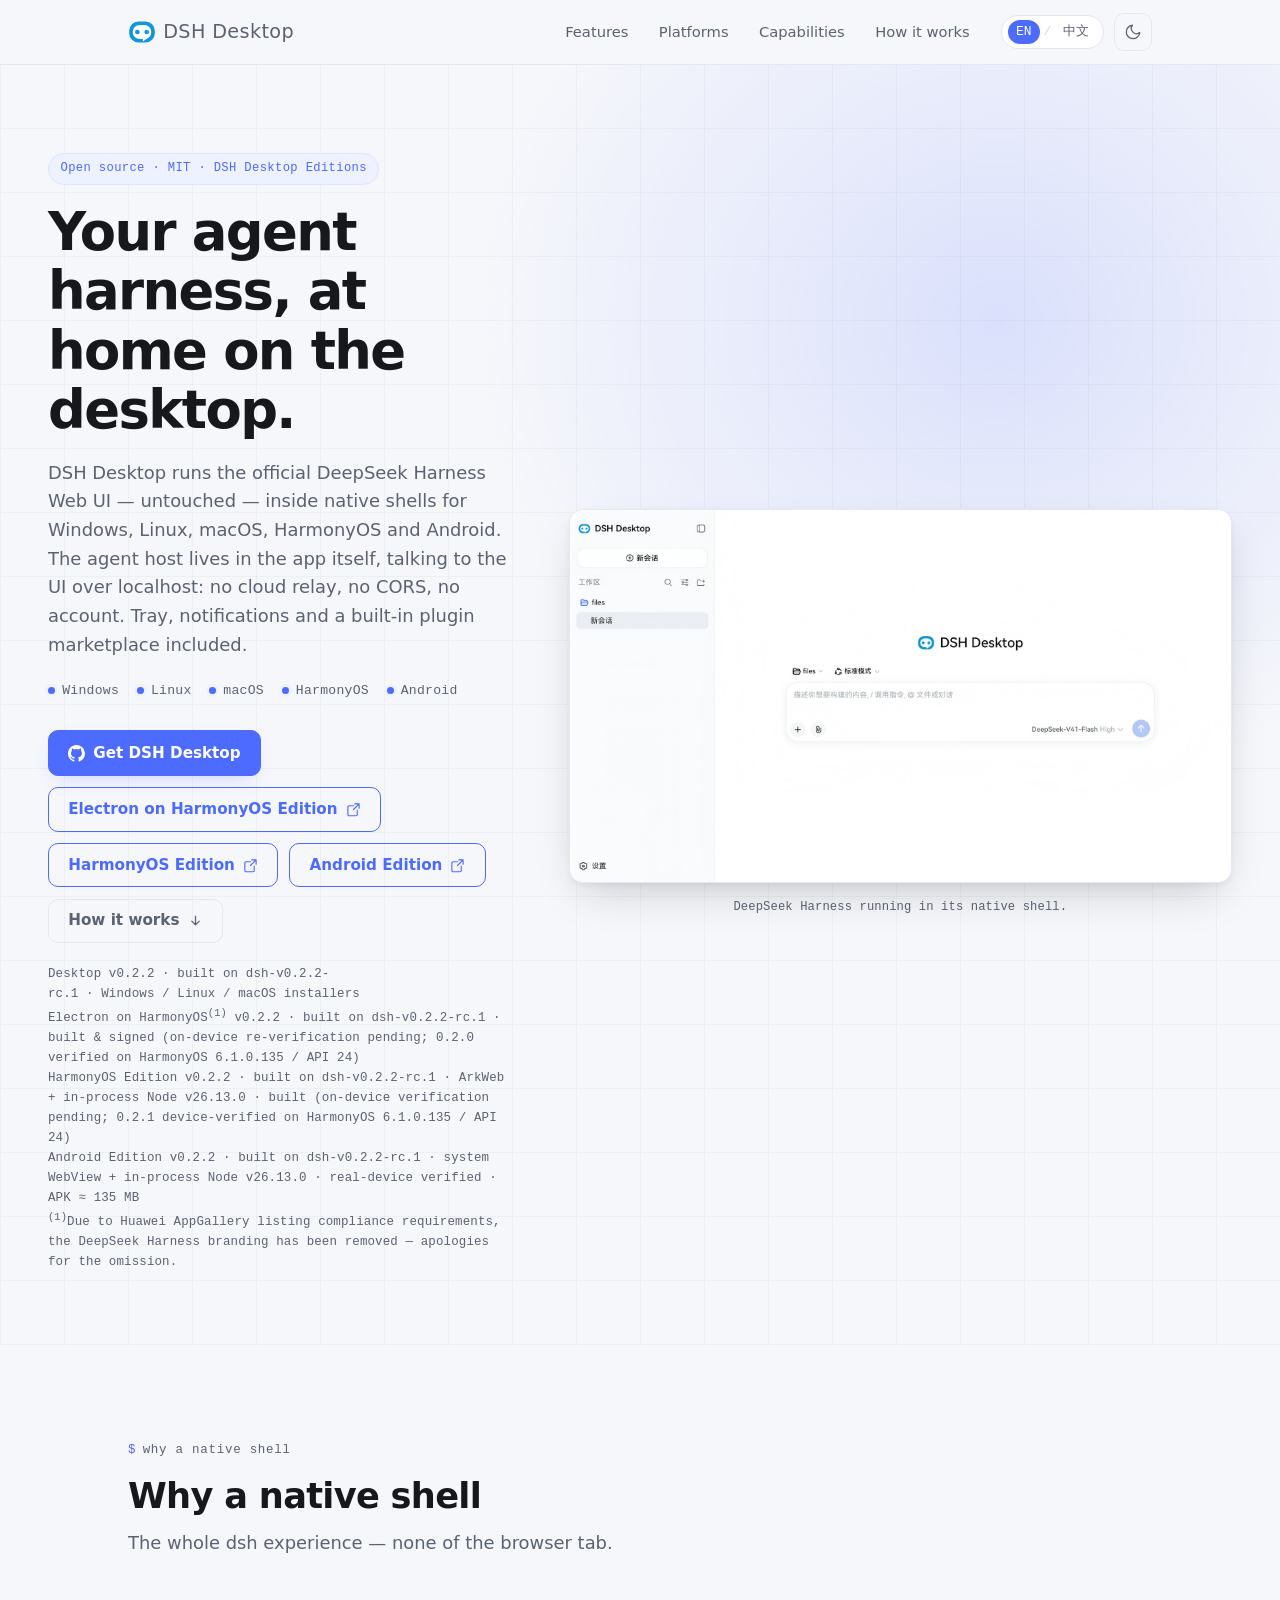
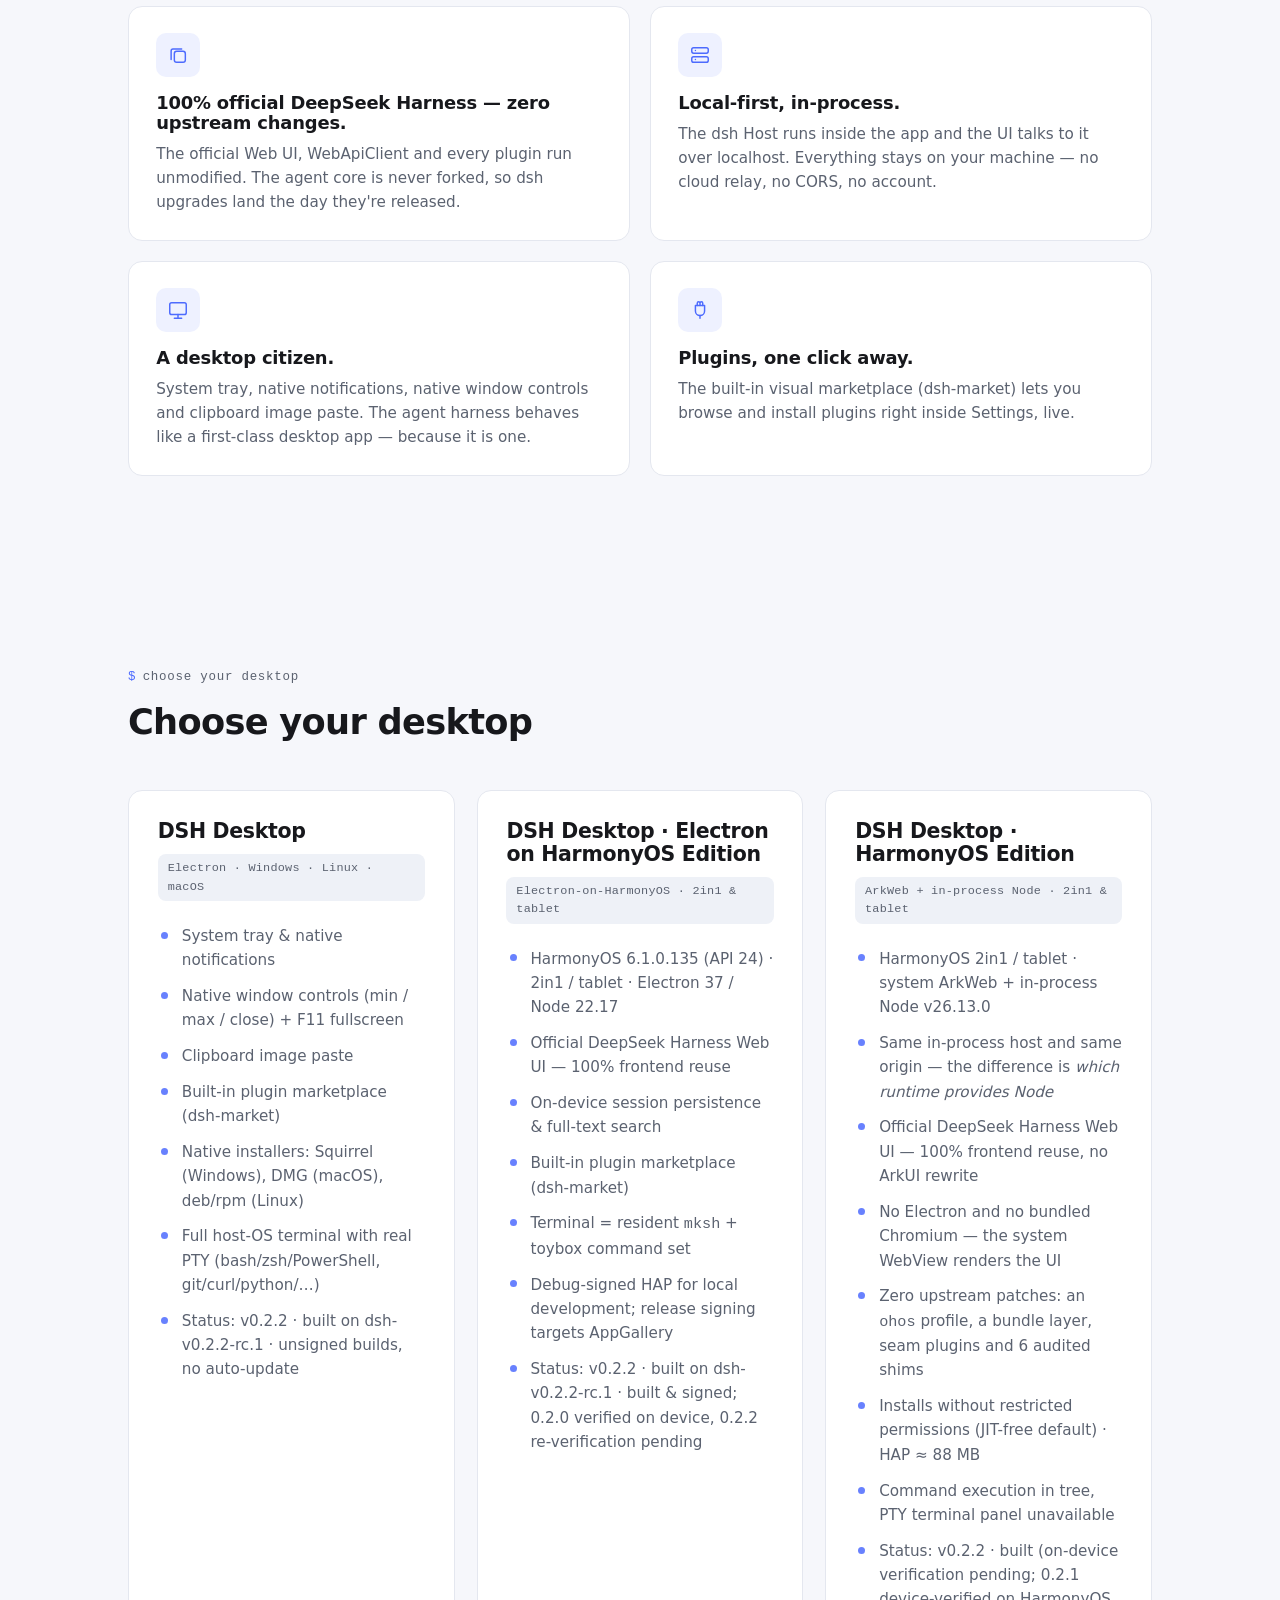
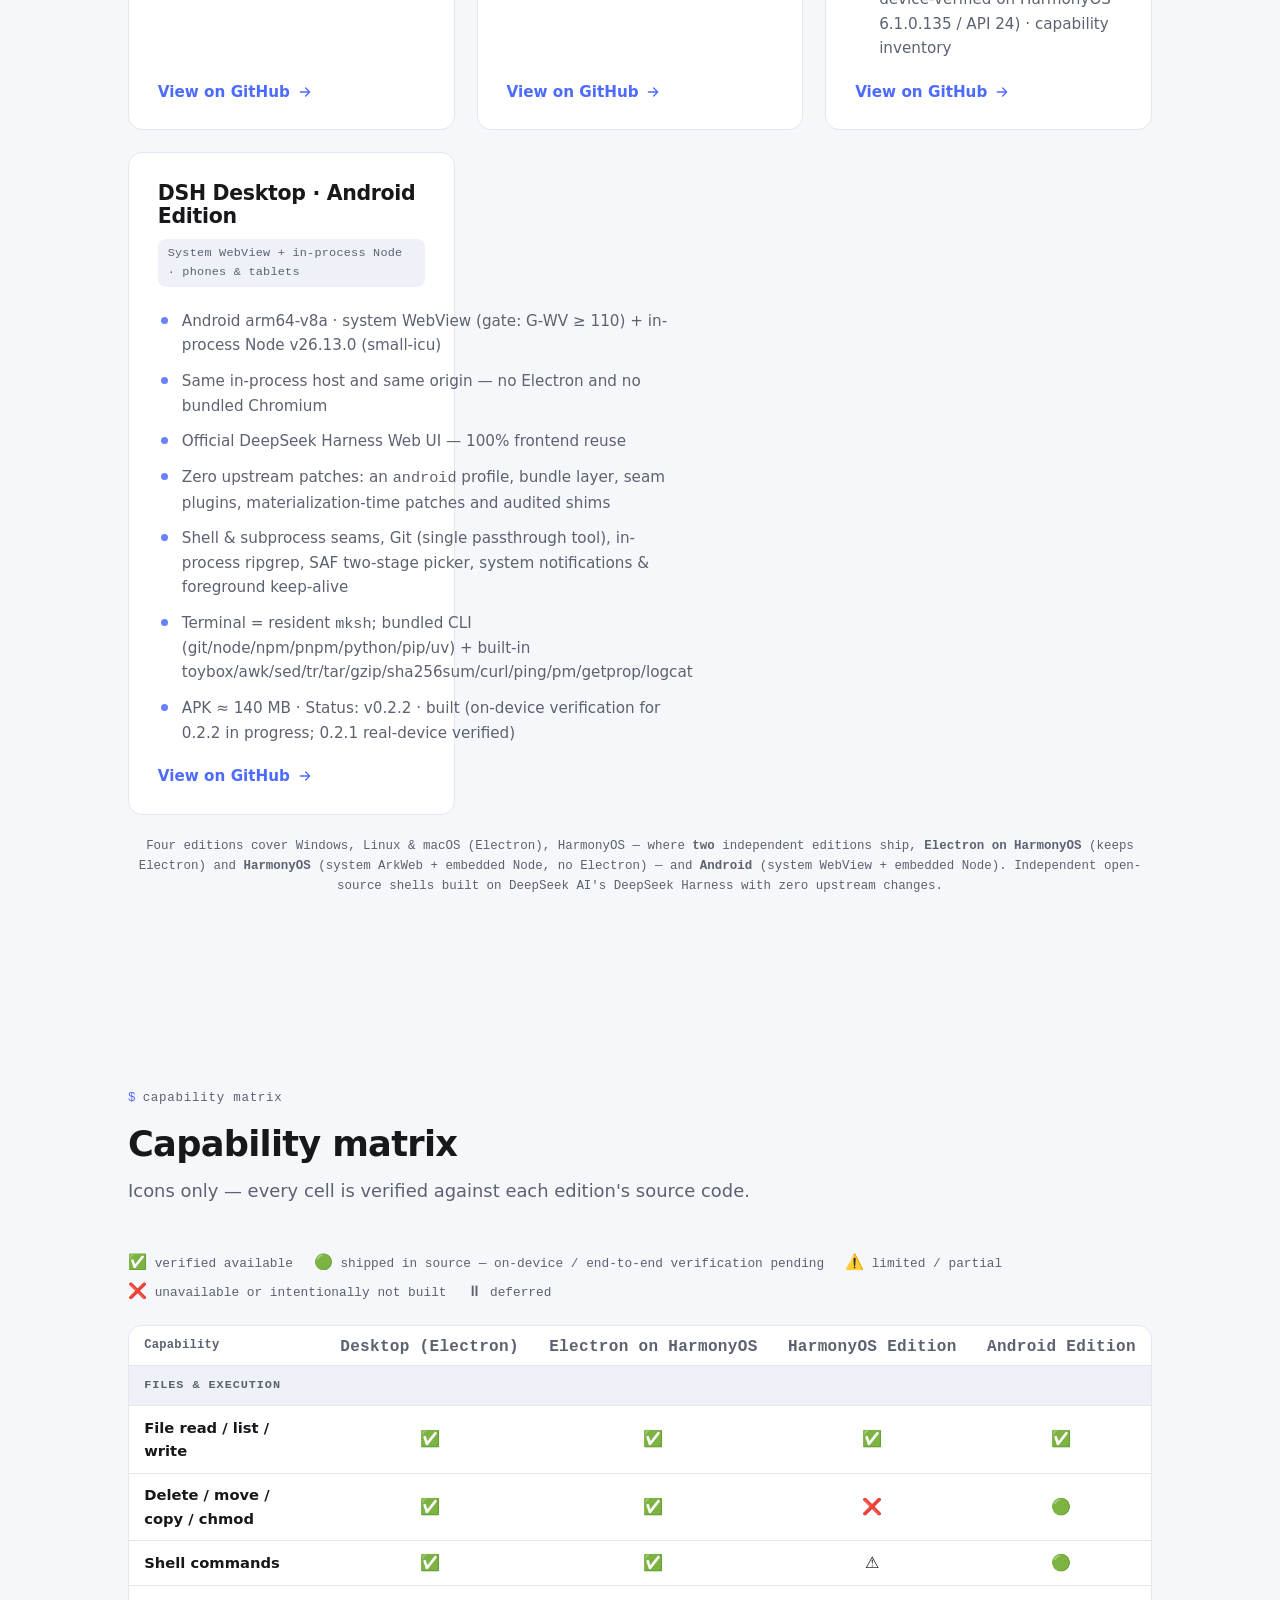
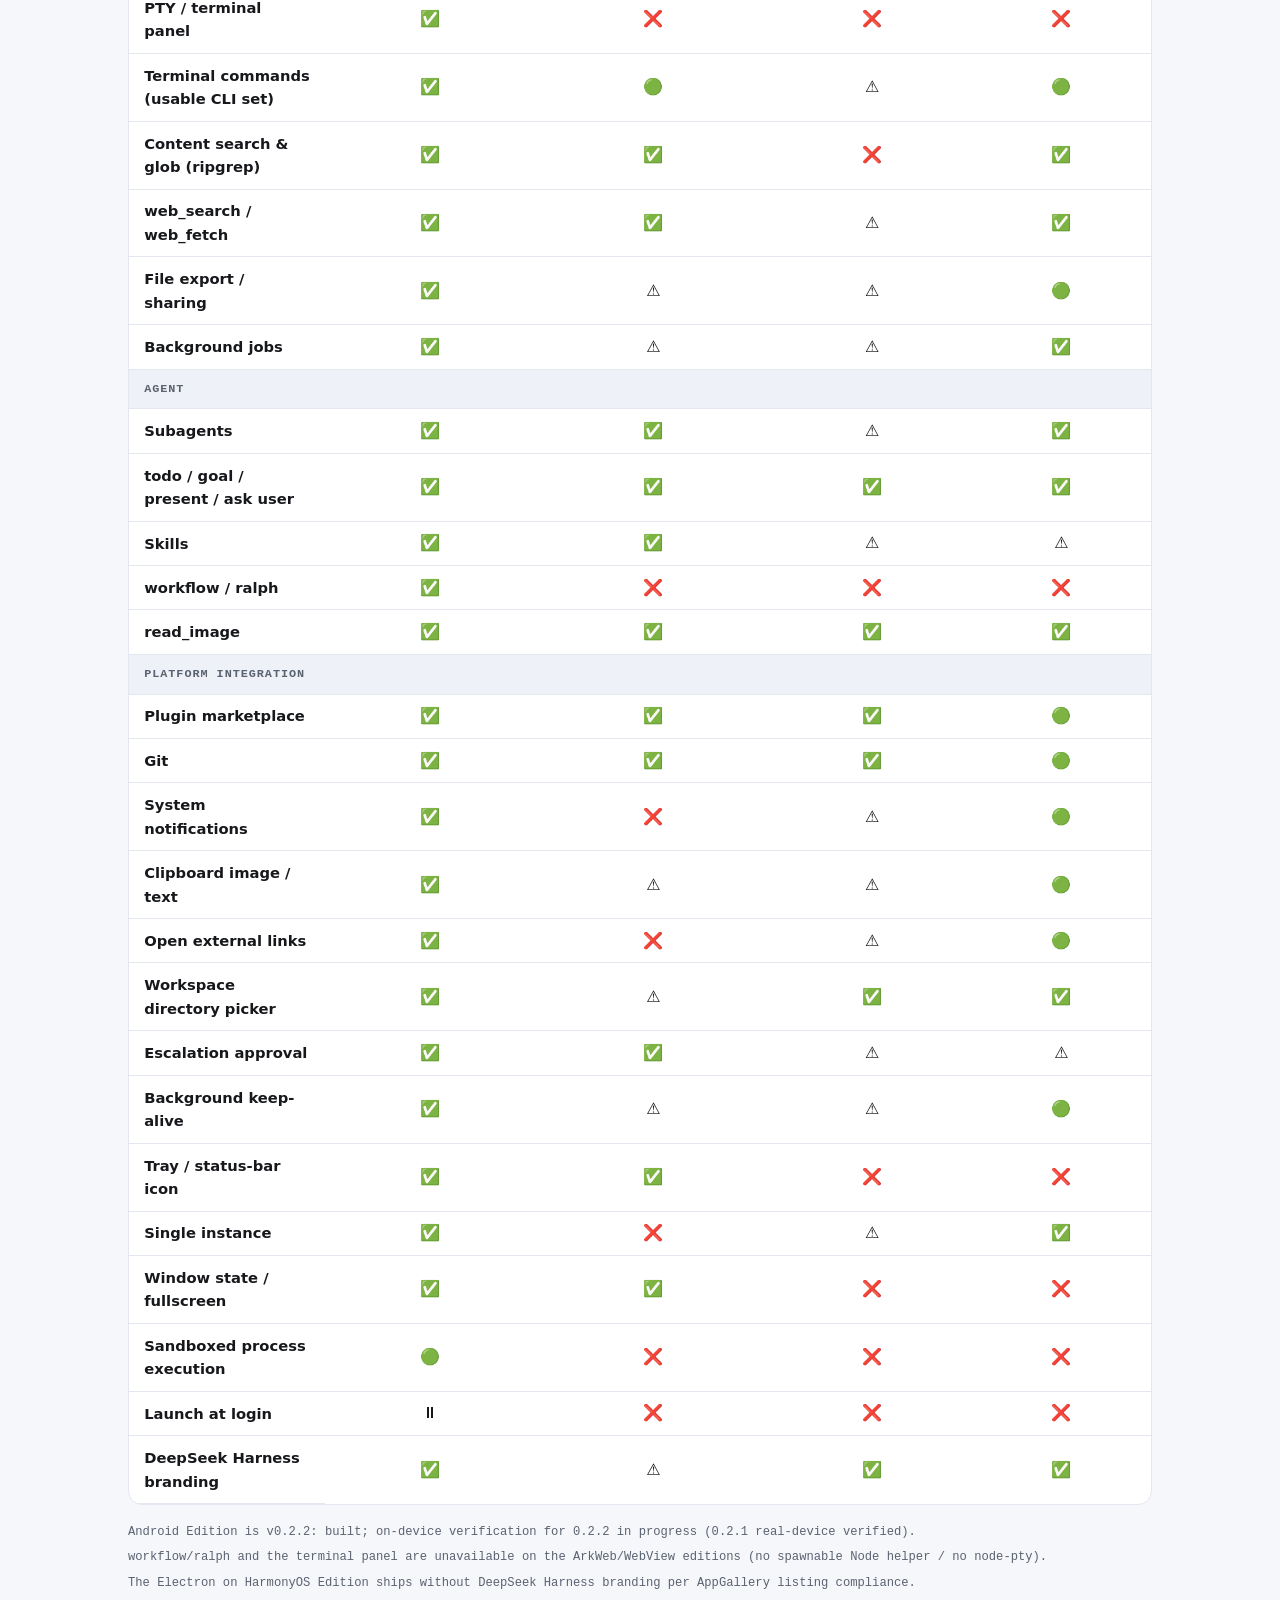
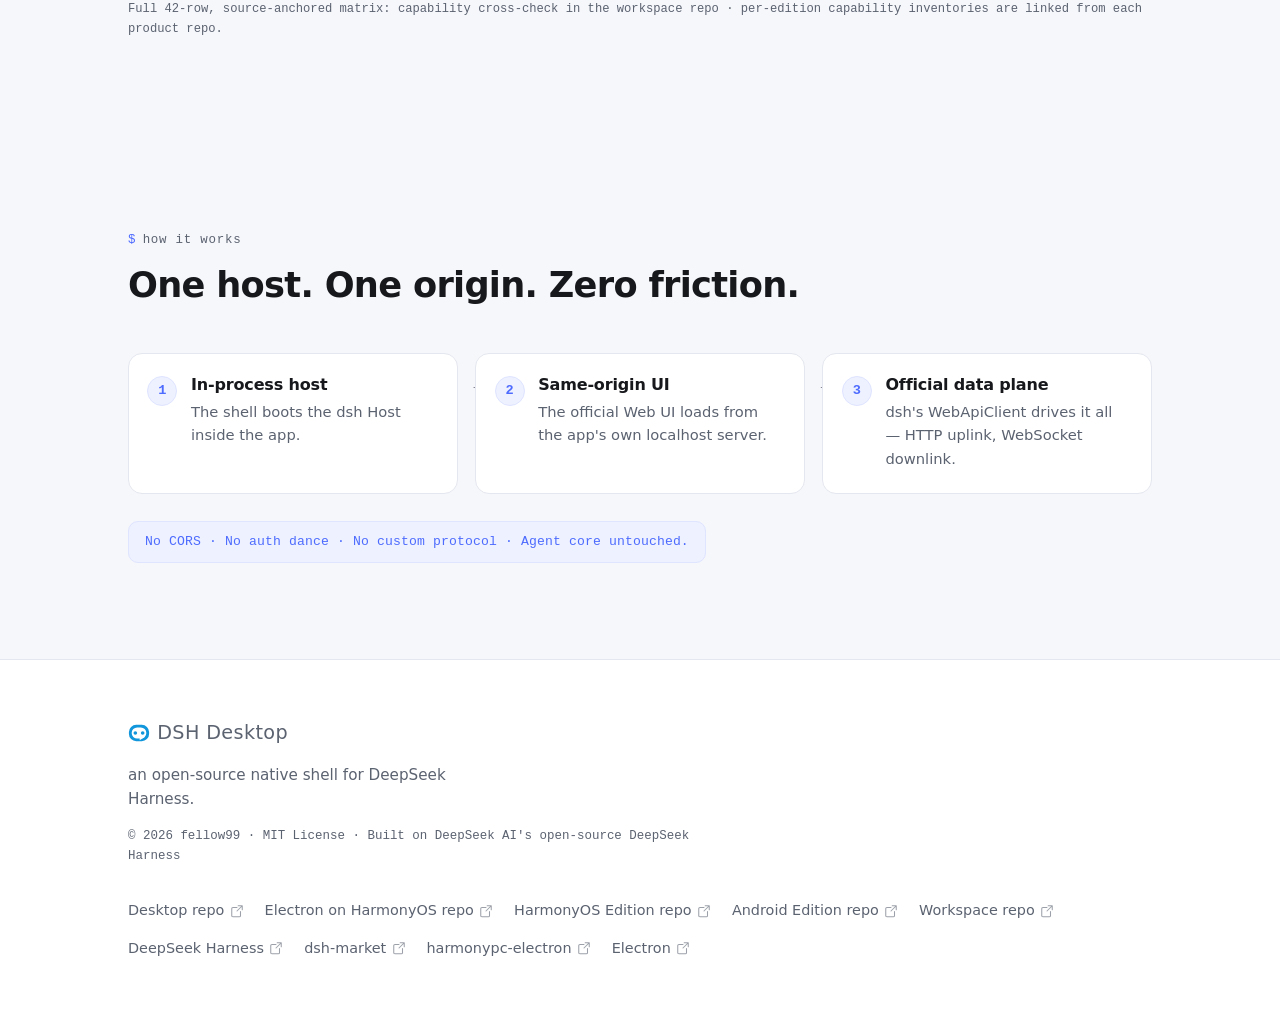
==== commit f9bdcaf4: "docs: bump site to v0.2.2 / dsh-v0.2.2-rc.1 - reflect all four editions at v0.2.2 built on dsh-v0.2." ====
--- a/index.html
+++ b/index.html
@@ -115,13 +115,13 @@
             </a>
           </div>
           <p class="trust">
-            Desktop v0.2.1 · built on dsh-v0.2.1-rc.5 · Windows / Linux / macOS installers
+            Desktop v0.2.2 · built on dsh-v0.2.2-rc.1 · Windows / Linux / macOS installers
             <br>
-            Electron on HarmonyOS<sup>(1)</sup> v0.2.1 · built on dsh-v0.2.1-rc.5 · built &amp; signed (on-device re-verification pending; 0.2.0 verified on HarmonyOS 6.1.0.135 / API 24)
+            Electron on HarmonyOS<sup>(1)</sup> v0.2.2 · built on dsh-v0.2.2-rc.1 · built &amp; signed (on-device re-verification pending; 0.2.0 verified on HarmonyOS 6.1.0.135 / API 24)
             <br>
-            HarmonyOS Edition v0.2.1 · built on dsh-v0.2.1-rc.5 · ArkWeb + in-process Node v24.2.0 · device-verified on HarmonyOS 6.1.0.135 / API 24
+            HarmonyOS Edition v0.2.2 · built on dsh-v0.2.2-rc.1 · ArkWeb + in-process Node v26.13.0 · built (on-device verification pending; 0.2.1 device-verified on HarmonyOS 6.1.0.135 / API 24)
             <br>
-            Android Edition v0.2.1 · built on dsh-v0.2.1-rc.5 · system WebView + in-process Node v26.13.0 · real-device verified · APK ≈ 135 MB
+            Android Edition v0.2.2 · built on dsh-v0.2.2-rc.1 · system WebView + in-process Node v26.13.0 · real-device verified · APK ≈ 135 MB
             <br>
             <sup>(1)</sup>Due to Huawei AppGallery listing compliance requirements, the DeepSeek Harness branding has been removed — apologies for the omission.
           </p>
@@ -203,7 +203,7 @@
               <li>Built-in plugin marketplace (<a href="https://github.com/dsh-market/dsh-market" target="_blank" rel="noopener">dsh-market</a>)</li>
               <li>Native installers: Squirrel (Windows), DMG (macOS), deb/rpm (Linux)</li>
               <li>Full host-OS terminal with real PTY (bash/zsh/PowerShell, git/curl/python/…)</li>
-              <li>Status: v0.2.1 · built on dsh-v0.2.1-rc.5 · unsigned builds, no auto-update</li>
+              <li>Status: v0.2.2 · built on dsh-v0.2.2-rc.1 · unsigned builds, no auto-update</li>
             </ul>
             <a class="repo-link" href="https://github.com/fellow99/dsh-desktop" target="_blank" rel="noopener">
               View on GitHub
@@ -223,7 +223,7 @@
               <li>Built-in plugin marketplace (<a href="https://github.com/dsh-market/dsh-market" target="_blank" rel="noopener">dsh-market</a>)</li>
               <li>Terminal = resident <code>mksh</code> + toybox command set</li>
               <li>Debug-signed HAP for local development; release signing targets AppGallery</li>
-              <li>Status: v0.2.1 · built on dsh-v0.2.1-rc.5 · built &amp; signed; 0.2.0 verified on device, 0.2.1 re-verification pending</li>
+              <li>Status: v0.2.2 · built on dsh-v0.2.2-rc.1 · built &amp; signed; 0.2.0 verified on device, 0.2.2 re-verification pending</li>
             </ul>
             <a class="repo-link" href="https://github.com/fellow99/dsh-desktop-hos" target="_blank" rel="noopener">
               View on GitHub
@@ -237,14 +237,14 @@
               <span class="platform-tag">ArkWeb + in-process Node · 2in1 &amp; tablet</span>
             </div>
             <ul class="bullet-list">
-              <li>HarmonyOS 2in1 / tablet · system ArkWeb + in-process Node v24.2.0</li>
+              <li>HarmonyOS 2in1 / tablet · system ArkWeb + in-process Node v26.13.0</li>
               <li>Same in-process host and same origin — the difference is <em>which runtime provides Node</em></li>
               <li>Official DeepSeek Harness Web UI — 100% frontend reuse, no ArkUI rewrite</li>
               <li>No Electron and no bundled Chromium — the system WebView renders the UI</li>
               <li>Zero upstream patches: an <code>ohos</code> profile, a bundle layer, seam plugins and 6 audited shims</li>
               <li>Installs without restricted permissions (JIT-free default) · HAP ≈ 88 MB</li>
               <li>Command execution in tree, PTY terminal panel unavailable</li>
-              <li>Status: v0.2.1 · device-verified on HarmonyOS 6.1.0.135 / API 24 · <a href="https://github.com/fellow99/dsh-desktop-ark/blob/main/docs/%E9%B8%BF%E8%92%99%E7%8E%AF%E5%A2%83%E8%83%BD%E5%8A%9B%E6%B8%85%E5%8D%95-0.2.1.md" target="_blank" rel="noopener">capability inventory</a></li>
+              <li>Status: v0.2.2 · built (on-device verification pending; 0.2.1 device-verified on HarmonyOS 6.1.0.135 / API 24) · <a href="https://github.com/fellow99/dsh-desktop-ark/blob/main/docs/%E9%B8%BF%E8%92%99%E7%8E%AF%E5%A2%83%E8%83%BD%E5%8A%9B%E6%B8%85%E5%8D%95-0.2.1.md" target="_blank" rel="noopener">capability inventory</a></li>
             </ul>
             <a class="repo-link" href="https://github.com/fellow99/dsh-desktop-ark" target="_blank" rel="noopener">
               View on GitHub
@@ -264,7 +264,7 @@
               <li>Zero upstream patches: an <code>android</code> profile, bundle layer, seam plugins, materialization-time patches and audited shims</li>
               <li>Shell &amp; subprocess seams, Git (single passthrough tool), in-process ripgrep, SAF two-stage picker, system notifications &amp; foreground keep-alive</li>
               <li>Terminal = resident <code>mksh</code>; bundled CLI (git/node/npm/pnpm/python/pip/uv) + built-in toybox/awk/sed/tr/tar/gzip/sha256sum/curl/ping/pm/getprop/logcat</li>
-              <li>APK ≈ 135 MB · Status: v0.2.1 · real-device verified</li>
+              <li>APK ≈ 140 MB · Status: v0.2.2 · built (on-device verification for 0.2.2 in progress; 0.2.1 real-device verified)</li>
             </ul>
             <a class="repo-link" href="https://github.com/fellow99/dsh-desktop-android" target="_blank" rel="noopener">
               View on GitHub
@@ -344,7 +344,7 @@
         </div>
 
         <div class="cap-note">
-          <span>Android Edition is v0.2.1: real-device verified (functional + end-side capability self-check).</span>
+          <span>Android Edition is v0.2.2: built; on-device verification for 0.2.2 in progress (0.2.1 real-device verified).</span>
           <span>workflow/ralph and the terminal panel are unavailable on the ArkWeb/WebView editions (no spawnable Node helper / no node-pty).</span>
           <span>The Electron on HarmonyOS Edition ships without DeepSeek Harness branding per AppGallery listing compliance.</span>
           <span>Full 42-row, source-anchored matrix: <a href="https://github.com/fellow99/deepseek-harness-workspace/blob/main/docs/%E8%83%BD%E5%8A%9B%E5%AF%B9%E7%85%A7%E6%B8%85%E5%8D%95.md" target="_blank" rel="noopener">capability cross-check in the workspace repo</a> · per-edition capability inventories are linked from each product repo.</span>
